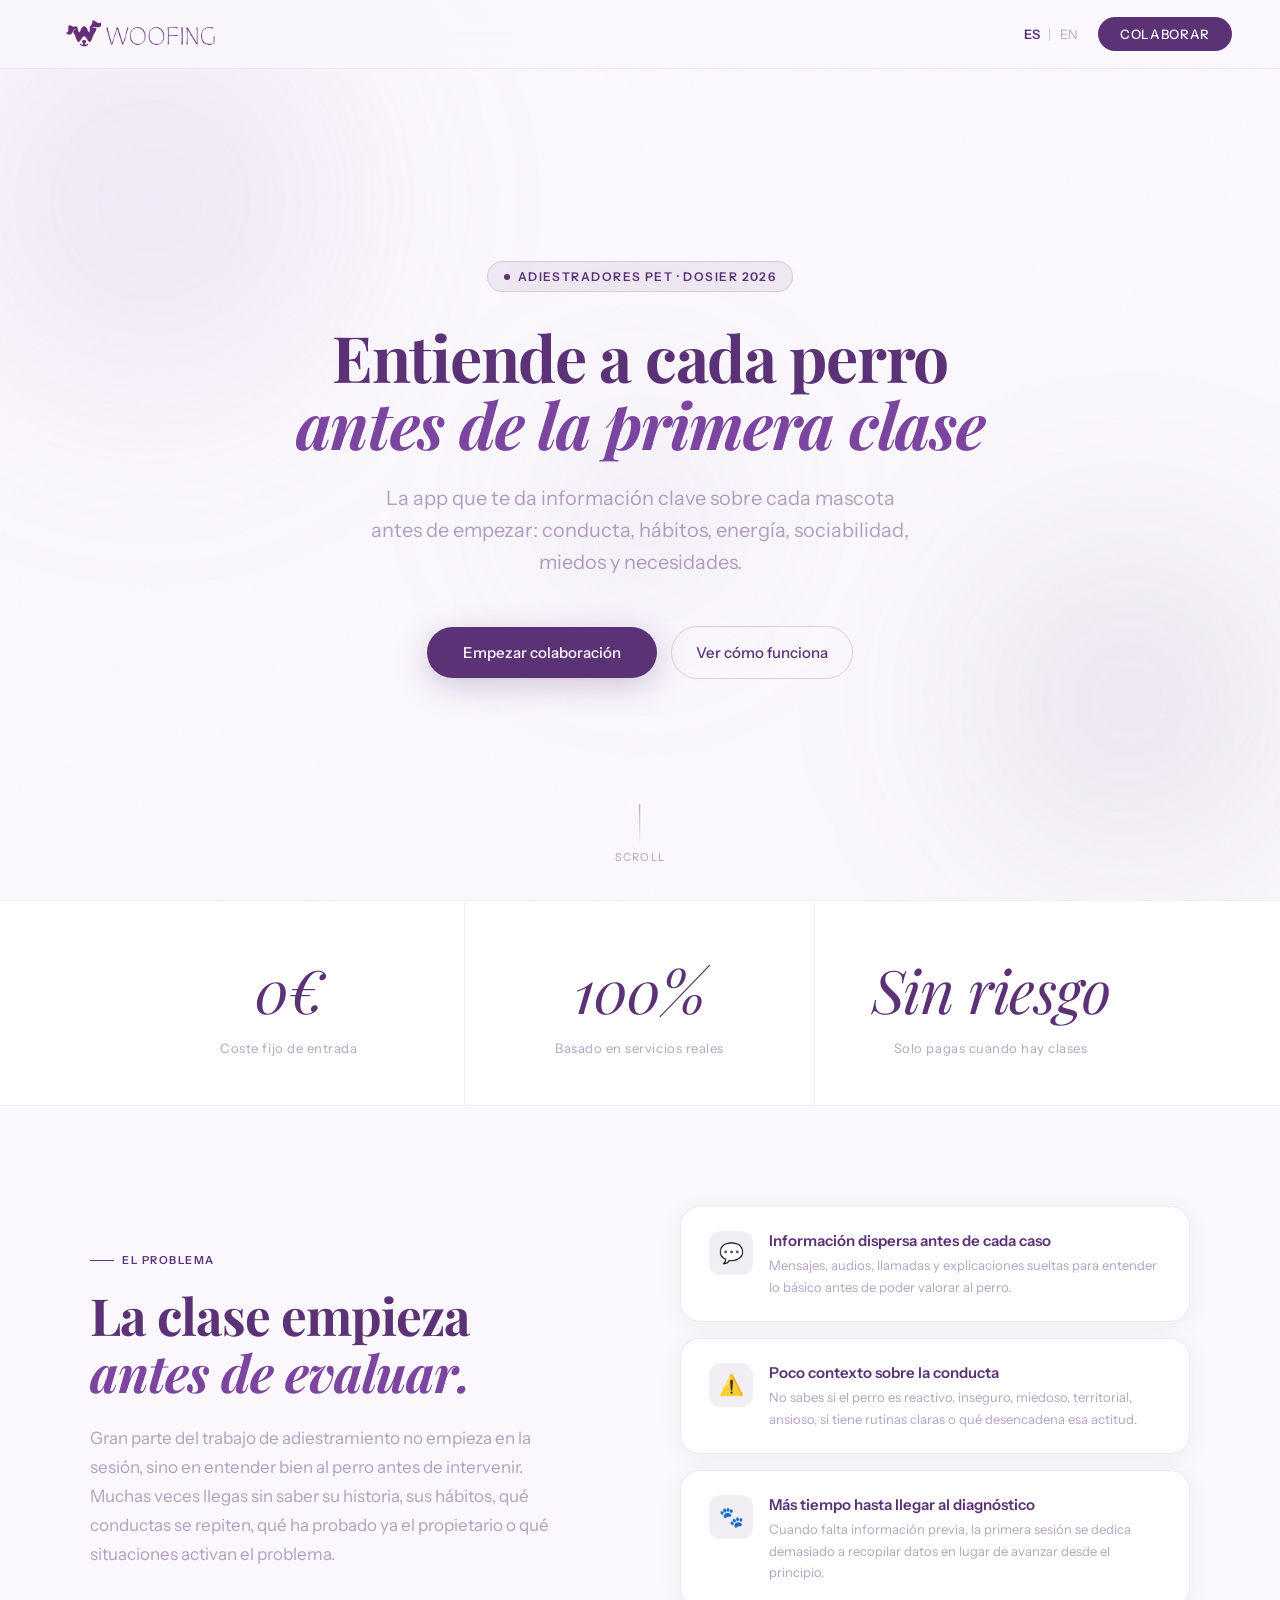
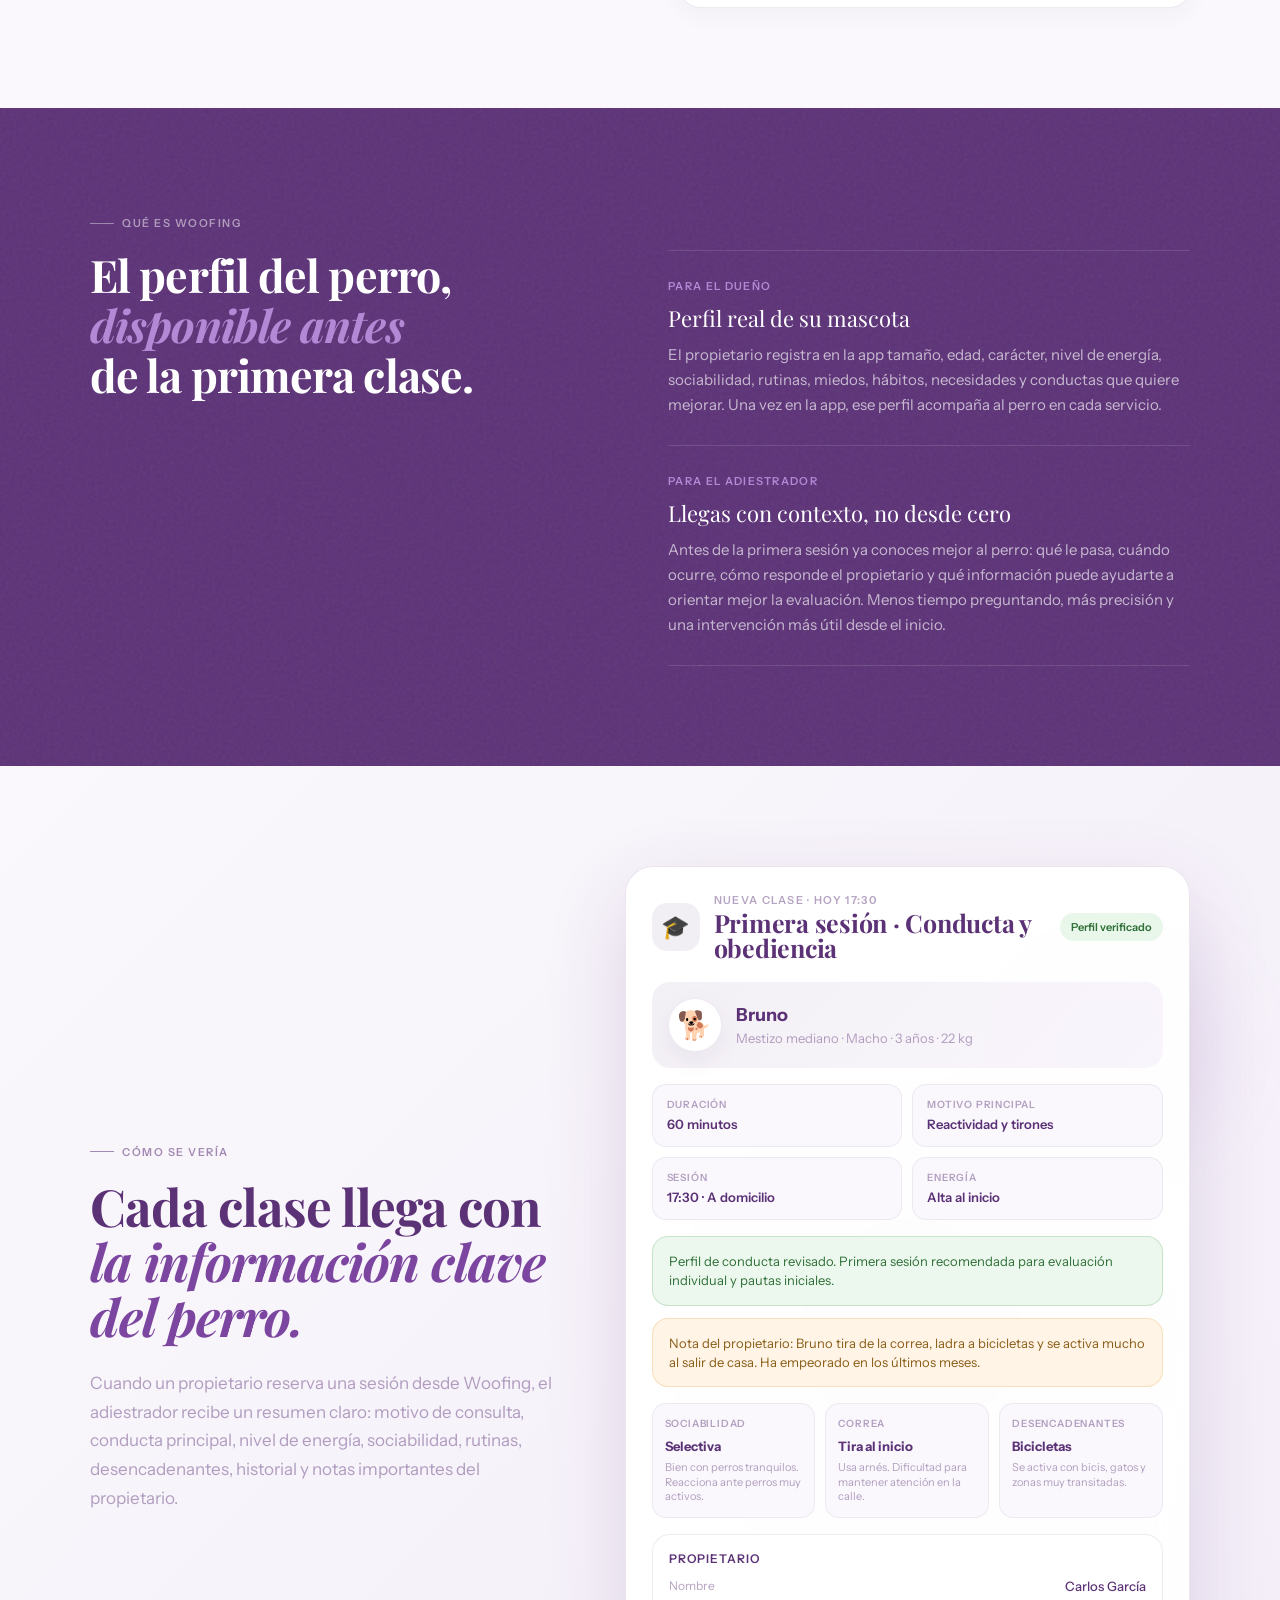
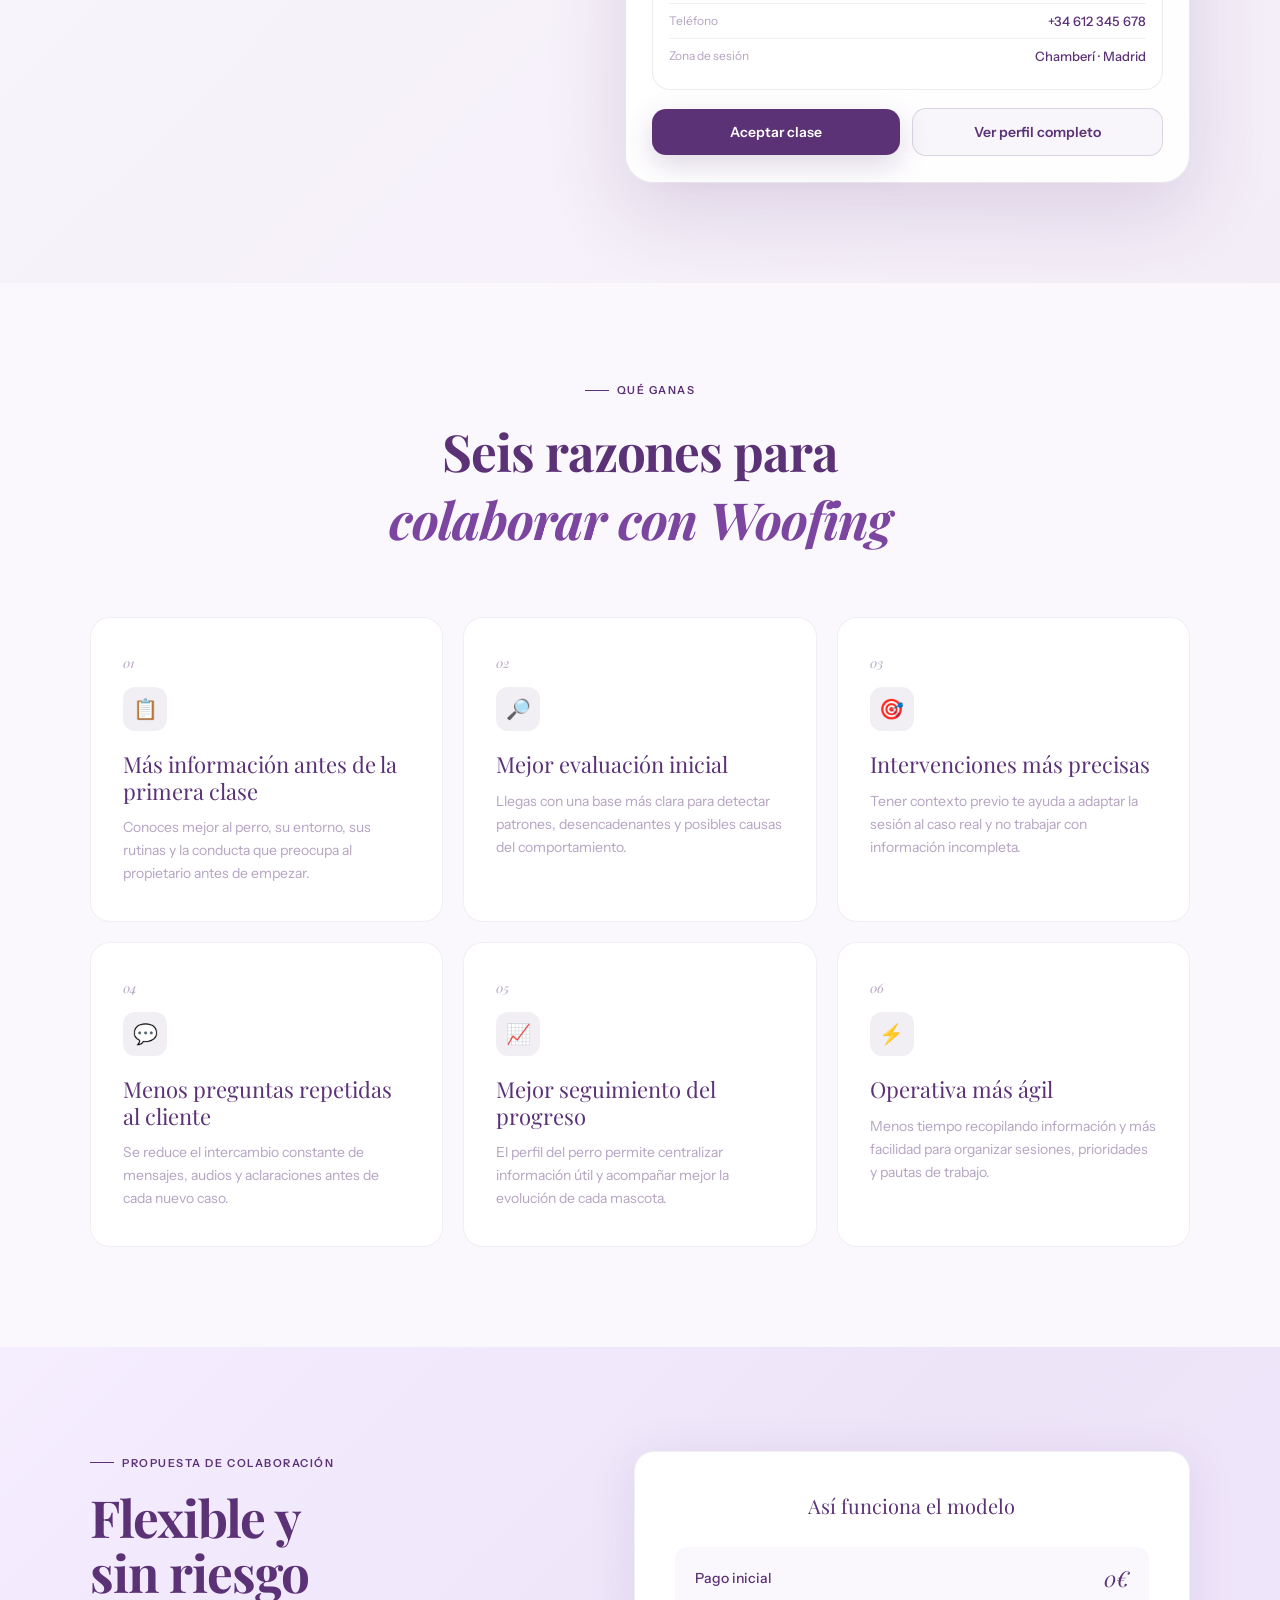
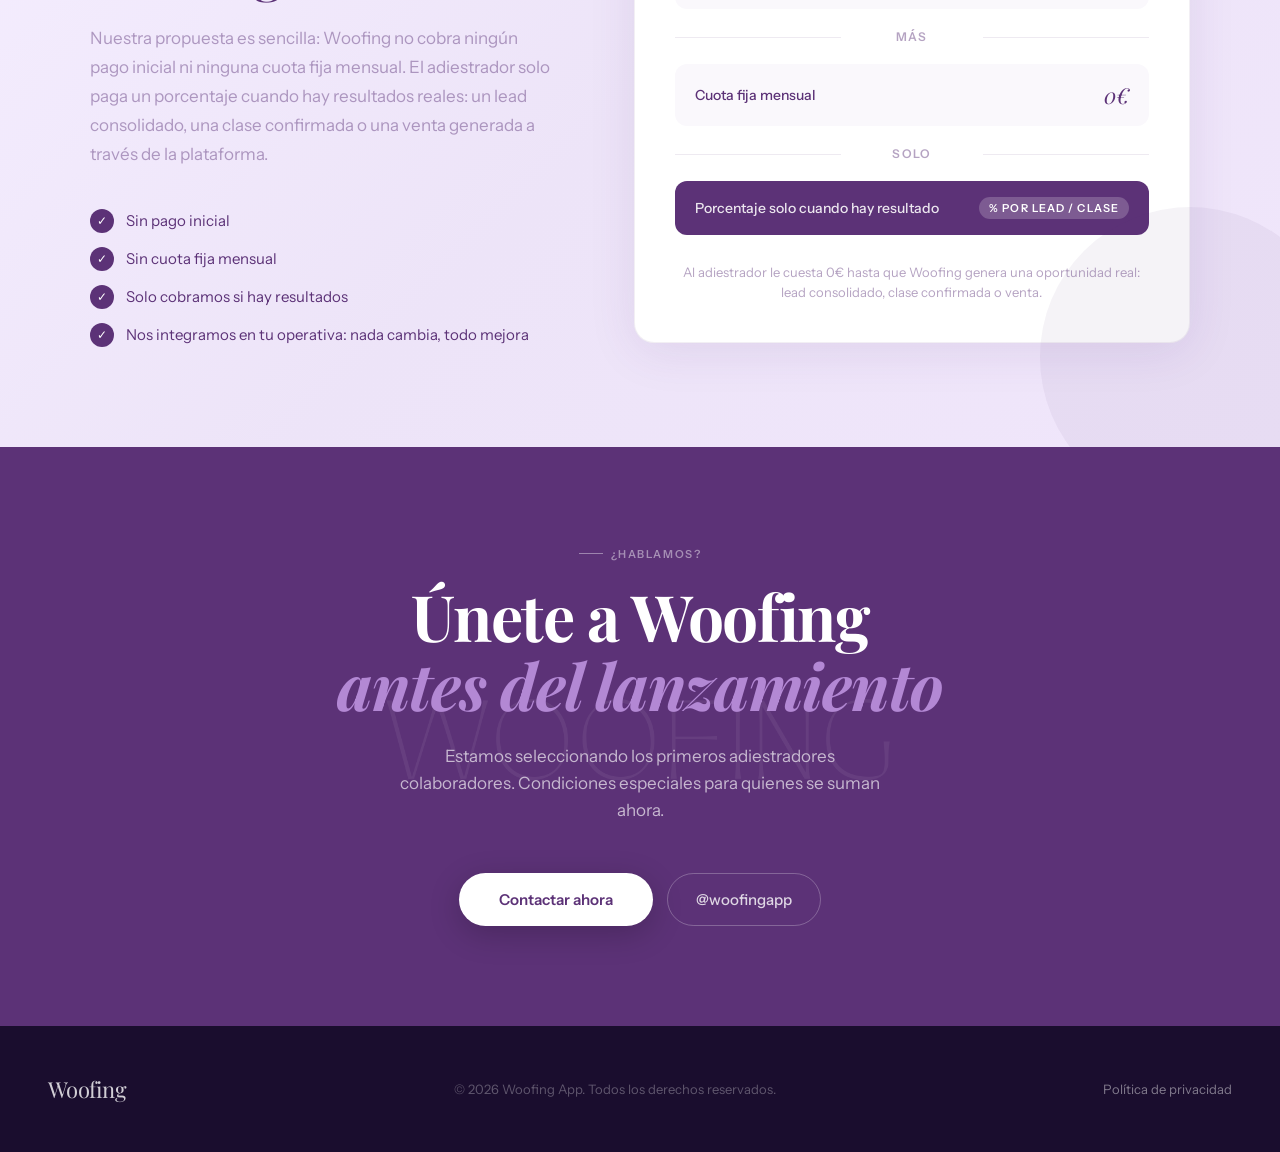
==== adiestradores.html @ 47fae060 "Create adiestradores.html" ====
<!DOCTYPE html>
<html lang="es">
<head>
<meta charset="UTF-8" />
<meta name="viewport" content="width=device-width, initial-scale=1.0" />
<title>Woofing — Adiestradores Pet</title>

<!-- Meta Pixel Code -->
<script>
!function(f,b,e,v,n,t,s)
{if(f.fbq)return;n=f.fbq=function(){n.callMethod?
n.callMethod.apply(n,arguments):n.queue.push(arguments)};
if(!f._fbq)f._fbq=n;n.push=n;n.loaded=!0;n.version='2.0';
n.queue=[];t=b.createElement(e);t.async=!0;
t.src=v;s=b.getElementsByTagName(e)[0];
s.parentNode.insertBefore(t,s)}(window, document,'script',
'https://connect.facebook.net/en_US/fbevents.js');

fbq('init', '2060550988146665');
fbq('track', 'PageView');
</script>

<noscript>
  <img height="1" width="1" style="display:none"
  src="https://www.facebook.com/tr?id=2060550988146665&ev=PageView&noscript=1" />
</noscript>
<!-- End Meta Pixel Code -->

<link rel="icon" type="image/png" href="IMAGES/favicon_circulo.png" />
<link rel="preconnect" href="https://fonts.googleapis.com" />
<link rel="preconnect" href="https://fonts.gstatic.com" crossorigin />
<link href="https://fonts.googleapis.com/css2?family=Instrument+Sans:wght@300;400;500;600;700&family=Playfair+Display:ital,wght@0,400;0,500;1,400;1,500&display=swap" rel="stylesheet" />

<style>
*, *::before, *::after { box-sizing: border-box; margin: 0; padding: 0; }

:root {
  --purple: #5c3277;
  --purple-light: #7b45a0;
  --purple-pale: #f0e8f8;
  --purple-soft: rgba(92,50,119,0.08);
  --accent: #b388d4;
  --bg: #faf8fc;
  --white: #ffffff;
  --ink: #1a0d2e;
  --muted: rgba(92,50,119,0.45);
  --serif: 'Playfair Display', Georgia, serif;
  --sans: 'Instrument Sans', sans-serif;
  --radius: 20px;
  --radius-sm: 12px;
}

html { scroll-behavior: smooth; }

body {
  font-family: var(--sans);
  background: var(--bg);
  color: var(--ink);
  -webkit-font-smoothing: antialiased;
  overflow-x: hidden;
}

body::before {
  content: '';
  position: fixed;
  inset: 0;
  background-image: url("data:image/svg+xml,%3Csvg viewBox='0 0 256 256' xmlns='http://www.w3.org/2000/svg'%3E%3Cfilter id='n'%3E%3CfeTurbulence type='fractalNoise' baseFrequency='0.9' numOctaves='4' stitchTiles='stitch'/%3E%3C/filter%3E%3Crect width='100%25' height='100%25' filter='url(%23n)' opacity='0.04'/%3E%3C/svg%3E");
  pointer-events: none;
  z-index: 0;
  opacity: 0.4;
}

/* ── NAV ── */
.nav {
  position: fixed;
  top: 0;
  left: 0;
  right: 0;
  z-index: 100;
  padding: 14px 48px;
  display: flex;
  align-items: center;
  justify-content: space-between;
  background: rgba(250,248,252,0.88);
  backdrop-filter: blur(16px);
  border-bottom: 1px solid rgba(92,50,119,0.08);
  transition: all 0.3s ease;
}

.nav__logo img {
  height: 40px;
  width: auto;
  object-fit: contain;
  display: block;
}

.nav__right {
  display: flex;
  align-items: center;
  gap: 20px;
}

.lang-switch {
  display: flex;
  align-items: center;
  gap: 8px;
  font-family: var(--sans);
  font-size: 13px;
  letter-spacing: 0.08em;
  text-transform: uppercase;
}

.lang-switch__btn {
  background: none;
  border: none;
  color: var(--purple);
  cursor: pointer;
  font: inherit;
  opacity: 0.4;
  transition: opacity 0.2s;
}

.lang-switch__btn.active {
  opacity: 1;
  font-weight: 600;
}

.lang-switch__btn:hover { opacity: 0.75; }

.lang-switch__divider {
  opacity: 0.3;
  color: var(--purple);
}

.nav__pill {
  background: var(--purple);
  color: #fff;
  font-family: var(--sans);
  font-size: 13px;
  font-weight: 500;
  letter-spacing: 0.05em;
  text-transform: uppercase;
  padding: 9px 22px;
  border-radius: 100px;
  border: none;
  cursor: pointer;
  text-decoration: none;
  transition: opacity 0.2s, transform 0.15s;
}

.nav__pill:hover {
  opacity: 0.82;
  transform: translateY(-1px);
}

/* ── HERO ── */
.hero {
  min-height: 100vh;
  display: flex;
  flex-direction: column;
  align-items: center;
  justify-content: center;
  text-align: center;
  padding: 120px 24px 80px;
  position: relative;
  overflow: hidden;
}

.hero__bg-blob {
  position: absolute;
  border-radius: 50%;
  filter: blur(80px);
  pointer-events: none;
  z-index: 0;
}

.hero__bg-blob--1 {
  width: 600px;
  height: 600px;
  background: radial-gradient(circle, rgba(180,130,210,0.18) 0%, transparent 70%);
  top: -100px;
  left: -150px;
  animation: blobFloat1 12s ease-in-out infinite;
}

.hero__bg-blob--2 {
  width: 500px;
  height: 500px;
  background: radial-gradient(circle, rgba(92,50,119,0.12) 0%, transparent 70%);
  bottom: -50px;
  right: -100px;
  animation: blobFloat2 14s ease-in-out infinite;
}

.hero__bg-blob--3 {
  width: 300px;
  height: 300px;
  background: radial-gradient(circle, rgba(179,136,212,0.15) 0%, transparent 70%);
  top: 40%;
  left: 50%;
  transform: translateX(-50%);
  animation: blobFloat3 10s ease-in-out infinite;
}

@keyframes blobFloat1 {
  0%,100% { transform: translate(0,0) scale(1); }
  50% { transform: translate(40px,30px) scale(1.05); }
}

@keyframes blobFloat2 {
  0%,100% { transform: translate(0,0) scale(1); }
  50% { transform: translate(-30px,-40px) scale(1.08); }
}

@keyframes blobFloat3 {
  0%,100% { transform: translateX(-50%) scale(1); }
  50% { transform: translateX(-50%) scale(1.12); }
}

.hero__eyebrow {
  position: relative;
  z-index: 1;
  display: inline-flex;
  align-items: center;
  gap: 8px;
  background: var(--purple-soft);
  border: 1px solid rgba(92,50,119,0.15);
  color: var(--purple);
  font-size: 12px;
  font-weight: 600;
  letter-spacing: 0.12em;
  text-transform: uppercase;
  padding: 7px 16px;
  border-radius: 100px;
  margin-bottom: 32px;
  opacity: 0;
  animation: fadeUp 0.7s 0.2s ease forwards;
}

.hero__eyebrow-dot {
  width: 6px;
  height: 6px;
  border-radius: 50%;
  background: var(--purple);
  animation: pulse 2s ease-in-out infinite;
}

@keyframes pulse {
  0%,100% { opacity: 1; transform: scale(1); }
  50% { opacity: 0.5; transform: scale(1.3); }
}

.hero__title {
  position: relative;
  z-index: 1;
  font-family: var(--serif);
  font-size: clamp(32px,5vw,68px);
  line-height: 1.04;
  color: var(--purple);
  letter-spacing: -0.02em;
  max-width: 800px;
  margin-bottom: 24px;
  opacity: 0;
  animation: fadeUp 0.8s 0.35s ease forwards;
}

.hero__title em {
  font-style: italic;
  color: var(--purple-light);
}

.hero__subtitle {
  position: relative;
  z-index: 1;
  font-size: clamp(16px,2vw,20px);
  font-weight: 300;
  color: var(--muted);
  max-width: 560px;
  line-height: 1.6;
  margin-bottom: 48px;
  opacity: 0;
  animation: fadeUp 0.8s 0.5s ease forwards;
}

.hero__cta-group {
  position: relative;
  z-index: 1;
  display: flex;
  gap: 14px;
  align-items: center;
  flex-wrap: wrap;
  justify-content: center;
  opacity: 0;
  animation: fadeUp 0.8s 0.65s ease forwards;
}

.btn-primary {
  background: var(--purple);
  color: #fff;
  font-family: var(--sans);
  font-weight: 500;
  font-size: 15px;
  padding: 16px 36px;
  border-radius: 100px;
  border: none;
  cursor: pointer;
  text-decoration: none;
  transition: opacity 0.2s, transform 0.2s, box-shadow 0.2s;
  box-shadow: 0 8px 32px rgba(92,50,119,0.25);
  display: inline-block;
}

.btn-primary:hover {
  opacity: 0.88;
  transform: translateY(-2px);
  box-shadow: 0 16px 40px rgba(92,50,119,0.3);
}

.btn-secondary {
  color: var(--purple);
  font-family: var(--sans);
  font-weight: 500;
  font-size: 15px;
  padding: 16px 24px;
  border-radius: 100px;
  border: 1.5px solid rgba(92,50,119,0.2);
  background: transparent;
  cursor: pointer;
  text-decoration: none;
  transition: border-color 0.2s, background 0.2s;
  display: inline-block;
}

.btn-secondary:hover {
  border-color: var(--purple);
  background: var(--purple-soft);
}

.hero__scroll-hint {
  position: absolute;
  bottom: 36px;
  left: 50%;
  transform: translateX(-50%);
  z-index: 1;
  display: flex;
  flex-direction: column;
  align-items: center;
  gap: 6px;
  color: var(--muted);
  font-size: 11px;
  letter-spacing: 0.1em;
  text-transform: uppercase;
  animation: fadeIn 1s 1.2s ease forwards;
  opacity: 0;
}

.hero__scroll-line {
  width: 1px;
  height: 40px;
  background: linear-gradient(to bottom,var(--accent),transparent);
  animation: scrollLine 1.8s ease-in-out infinite;
}

@keyframes scrollLine {
  0%,100% { opacity: 0.4; transform: scaleY(1); }
  50% { opacity: 1; transform: scaleY(1.2); }
}

@keyframes fadeUp {
  from { opacity: 0; transform: translateY(24px); }
  to { opacity: 1; transform: translateY(0); }
}

@keyframes fadeIn {
  from { opacity: 0; }
  to { opacity: 1; }
}

/* ── GENERAL ── */
.section {
  padding: 100px 24px;
  position: relative;
  z-index: 1;
}

.section-inner {
  max-width: 1100px;
  margin: 0 auto;
}

.section__label {
  display: inline-flex;
  align-items: center;
  gap: 8px;
  font-size: 11px;
  font-weight: 600;
  letter-spacing: 0.14em;
  text-transform: uppercase;
  color: var(--purple);
  opacity: 0.55;
  margin-bottom: 20px;
}

.section__label::before {
  content: '';
  width: 24px;
  height: 1px;
  background: currentColor;
  display: inline-block;
}

/* ── PROBLEM ── */
.problem-layout {
  display: grid;
  grid-template-columns: 1fr 1fr;
  gap: 80px;
  align-items: center;
}

.problem__heading {
  font-family: var(--serif);
  font-size: clamp(32px,4vw,54px);
  line-height: 1.1;
  color: var(--purple);
  letter-spacing: -0.02em;
  margin-bottom: 24px;
}

.problem__heading em {
  font-style: italic;
  color: var(--purple-light);
}

.problem__body {
  font-size: 17px;
  font-weight: 300;
  line-height: 1.7;
  color: var(--muted);
  max-width: 460px;
}

.problem__visual {
  position: relative;
  display: flex;
  flex-direction: column;
  gap: 16px;
}

.problem-card {
  background: var(--white);
  border: 1px solid rgba(92,50,119,0.1);
  border-radius: var(--radius);
  padding: 24px 28px;
  display: flex;
  align-items: flex-start;
  gap: 16px;
  box-shadow: 0 4px 24px rgba(92,50,119,0.06);
  transition: transform 0.3s ease, box-shadow 0.3s ease;
  opacity: 0;
  transform: translateX(30px);
}

.problem-card:hover {
  transform: translateX(4px) !important;
  box-shadow: 0 8px 32px rgba(92,50,119,0.12);
}

.problem-card.visible {
  opacity: 1;
  transform: translateX(0);
  transition: opacity 0.6s ease, transform 0.6s ease, box-shadow 0.3s ease;
}

.problem-card:nth-child(2) { transition-delay: 0.12s !important; }
.problem-card:nth-child(3) { transition-delay: 0.24s !important; }

.problem-card__icon {
  width: 44px;
  height: 44px;
  min-width: 44px;
  border-radius: 12px;
  background: var(--purple-soft);
  display: flex;
  align-items: center;
  justify-content: center;
  font-size: 20px;
}

.problem-card__text strong {
  display: block;
  font-size: 15px;
  font-weight: 600;
  color: var(--purple);
  margin-bottom: 4px;
}

.problem-card__text span {
  font-size: 13px;
  font-weight: 300;
  color: var(--muted);
  line-height: 1.5;
}

/* ── SOLUTION ── */
.solution-section {
  background: var(--purple);
  color: #fff;
  position: relative;
  overflow: hidden;
}

.solution-section::before {
  content: '';
  position: absolute;
  inset: 0;
  background: url("data:image/svg+xml,%3Csvg viewBox='0 0 256 256' xmlns='http://www.w3.org/2000/svg'%3E%3Cfilter id='n'%3E%3CfeTurbulence type='fractalNoise' baseFrequency='0.75' numOctaves='4' stitchTiles='stitch'/%3E%3C/filter%3E%3Crect width='100%25' height='100%25' filter='url(%23n)' opacity='0.07'/%3E%3C/svg%3E");
  pointer-events: none;
}

.solution-section .section__label {
  color: rgba(255,255,255,0.5);
}

.solution-section .section__label::before {
  background: rgba(255,255,255,0.4);
}

.solution__grid {
  display: grid;
  grid-template-columns: 1fr 1fr;
  gap: 56px;
  align-items: start;
}

.solution__col-title {
  font-family: var(--serif);
  font-size: clamp(28px,3.5vw,48px);
  line-height: 1.12;
  letter-spacing: -0.02em;
  color: #fff;
  margin-bottom: 40px;
}

.solution__col-title em {
  font-style: italic;
  color: var(--accent);
}

.solution-block {
  padding: 28px 0;
  border-top: 1px solid rgba(255,255,255,0.12);
}

.solution-block:last-child {
  border-bottom: 1px solid rgba(255,255,255,0.12);
}

.solution-block__eyebrow {
  font-size: 11px;
  font-weight: 600;
  letter-spacing: 0.12em;
  text-transform: uppercase;
  color: var(--accent);
  margin-bottom: 10px;
}

.solution-block__title {
  font-family: var(--serif);
  font-size: 22px;
  color: #fff;
  margin-bottom: 10px;
}

.solution-block__body {
  font-size: 15px;
  font-weight: 300;
  line-height: 1.65;
  color: rgba(255,255,255,0.65);
}

/* ── DEMO ADIESTRAMIENTO ── */
.walk-demo-section {
  background: linear-gradient(135deg, #faf8fc 0%, #f3edf8 100%);
  overflow: hidden;
}

.walk-demo-layout {
  display: grid;
  grid-template-columns: 0.9fr 1.1fr;
  gap: 72px;
  align-items: center;
}

.walk-demo-title {
  font-family: var(--serif);
  font-size: clamp(32px, 4vw, 54px);
  line-height: 1.08;
  color: var(--purple);
  letter-spacing: -0.02em;
  margin-bottom: 24px;
}

.walk-demo-title em {
  font-style: italic;
  color: var(--purple-light);
}

.walk-demo-text {
  font-size: 17px;
  font-weight: 300;
  line-height: 1.7;
  color: var(--muted);
  max-width: 480px;
}

.walk-demo-visual {
  position: relative;
  min-height: 650px;
  display: flex;
  align-items: center;
  justify-content: center;
}

.walk-demo-visual::before {
  content: '';
  position: absolute;
  width: 540px;
  height: 540px;
  border-radius: 50%;
  background: radial-gradient(circle, rgba(92,50,119,0.16) 0%, transparent 68%);
  filter: blur(20px);
  animation: demoGlow 7s ease-in-out infinite;
}

.walk-demo-visual::after {
  content: '';
  position: absolute;
  width: 300px;
  height: 300px;
  right: -70px;
  top: 30px;
  border-radius: 50%;
  background: radial-gradient(circle, rgba(179,136,212,0.18) 0%, transparent 70%);
  filter: blur(28px);
  animation: demoGlowSmall 8s ease-in-out infinite;
}

@keyframes demoGlow {
  0%, 100% { transform: scale(1); opacity: 0.65; }
  50% { transform: scale(1.08); opacity: 1; }
}

@keyframes demoGlowSmall {
  0%, 100% { transform: translate(0,0) scale(1); opacity: 0.5; }
  50% { transform: translate(-20px,18px) scale(1.1); opacity: 0.85; }
}

.walk-notification-card {
  position: relative;
  z-index: 1;
  width: 100%;
  max-width: 620px;
  background: rgba(255,255,255,0.94);
  border: 1px solid rgba(92,50,119,0.12);
  border-radius: 28px;
  padding: 26px;
  box-shadow: 0 28px 80px rgba(92,50,119,0.16);
  backdrop-filter: blur(18px);
  animation: notificationFloat 5.5s ease-in-out infinite;
}

@keyframes notificationFloat {
  0%, 100% { transform: translateY(0); }
  50% { transform: translateY(-12px); }
}

.walk-notification-top {
  display: grid;
  grid-template-columns: auto 1fr auto;
  gap: 14px;
  align-items: center;
  margin-bottom: 22px;
}

.walk-notification-icon {
  width: 48px;
  height: 48px;
  border-radius: 15px;
  background: var(--purple-soft);
  color: var(--purple);
  display: flex;
  align-items: center;
  justify-content: center;
  font-size: 23px;
}

.walk-notification-kicker {
  font-size: 11px;
  font-weight: 600;
  color: var(--muted);
  letter-spacing: 0.12em;
  text-transform: uppercase;
  margin-bottom: 3px;
}

.walk-notification-title {
  font-family: var(--serif);
  font-size: 25px;
  line-height: 1;
  color: var(--purple);
  letter-spacing: -0.01em;
}

.walk-notification-status {
  font-size: 11px;
  font-weight: 600;
  color: #2f6f38;
  background: #e8f7ea;
  padding: 7px 11px;
  border-radius: 100px;
  white-space: nowrap;
}

.walk-notification-patient {
  display: flex;
  align-items: center;
  gap: 14px;
  padding: 16px;
  border-radius: 18px;
  background: linear-gradient(135deg, rgba(92,50,119,0.07), rgba(179,136,212,0.08));
  margin-bottom: 16px;
}

.walk-avatar {
  width: 54px;
  height: 54px;
  min-width: 54px;
  border-radius: 50%;
  background: #fff;
  border: 1px solid rgba(92,50,119,0.1);
  display: flex;
  align-items: center;
  justify-content: center;
  font-size: 28px;
  box-shadow: 0 8px 24px rgba(92,50,119,0.08);
}

.walk-notification-patient strong {
  display: block;
  font-size: 18px;
  color: var(--purple);
  margin-bottom: 4px;
}

.walk-notification-patient span {
  display: block;
  font-size: 13px;
  color: var(--muted);
}

.walk-service-grid {
  display: grid;
  grid-template-columns: repeat(2, 1fr);
  gap: 10px;
  margin-bottom: 16px;
}

.walk-service-grid div {
  background: var(--bg);
  border: 1px solid rgba(92,50,119,0.08);
  border-radius: 14px;
  padding: 13px 14px;
}

.walk-service-grid span {
  display: block;
  font-size: 10px;
  font-weight: 600;
  color: var(--muted);
  letter-spacing: 0.08em;
  text-transform: uppercase;
  margin-bottom: 5px;
}

.walk-service-grid strong {
  display: block;
  font-size: 13px;
  font-weight: 600;
  color: var(--purple);
  line-height: 1.3;
}

.walk-confirmation {
  border-radius: 16px;
  background: #ecf8ed;
  border: 1px solid rgba(98,169,106,0.28);
  padding: 15px 16px;
  margin-bottom: 12px;
  color: #2f6f38;
  font-size: 13px;
  line-height: 1.45;
}

.walk-note {
  border-radius: 16px;
  background: #fff4e6;
  border: 1px solid rgba(217,154,48,0.24);
  padding: 15px 16px;
  margin-bottom: 16px;
  color: #8a5d17;
  font-size: 13px;
  line-height: 1.45;
}

.walk-alerts {
  display: grid;
  grid-template-columns: repeat(3, 1fr);
  gap: 10px;
  margin-bottom: 16px;
}

.walk-alert {
  border-radius: 14px;
  padding: 13px 12px;
  min-height: 112px;
  background: var(--bg);
  border: 1px solid rgba(92,50,119,0.08);
}

.walk-alert span {
  display: block;
  font-size: 10px;
  font-weight: 600;
  color: var(--muted);
  letter-spacing: 0.08em;
  text-transform: uppercase;
  margin-bottom: 8px;
}

.walk-alert strong {
  display: block;
  font-size: 13px;
  color: var(--purple);
  line-height: 1.25;
  margin-bottom: 5px;
}

.walk-alert small {
  display: block;
  font-size: 11px;
  color: var(--muted);
  line-height: 1.35;
}

.walk-owner-card {
  border: 1px solid rgba(92,50,119,0.1);
  border-radius: 18px;
  padding: 16px;
  background: #fff;
  margin-bottom: 18px;
}

.walk-owner-card p {
  font-size: 12px;
  font-weight: 600;
  color: var(--purple);
  letter-spacing: 0.08em;
  text-transform: uppercase;
  margin-bottom: 12px;
}

.walk-owner-row {
  display: grid;
  grid-template-columns: 1fr auto;
  gap: 12px;
  padding: 9px 0;
  border-top: 1px solid rgba(92,50,119,0.07);
}

.walk-owner-row:first-of-type {
  border-top: none;
  padding-top: 0;
}

.walk-owner-row span {
  font-size: 12px;
  color: var(--muted);
}

.walk-owner-row strong {
  font-size: 13px;
  font-weight: 500;
  color: var(--purple);
  text-align: right;
}

.walk-notification-actions {
  display: flex;
  align-items: center;
  gap: 12px;
}

.walk-notification-actions button {
  flex: 1;
  background: var(--purple);
  color: #fff;
  border: none;
  border-radius: 14px;
  padding: 14px 18px;
  font-family: var(--sans);
  font-size: 14px;
  font-weight: 600;
  cursor: pointer;
  box-shadow: 0 10px 30px rgba(92,50,119,0.2);
  transition: opacity 0.2s, transform 0.2s;
}

.walk-notification-actions button:hover {
  opacity: 0.88;
  transform: translateY(-1px);
}

.walk-notification-actions a {
  flex: 1;
  border: 1px solid rgba(92,50,119,0.18);
  color: var(--purple);
  background: rgba(92,50,119,0.04);
  border-radius: 14px;
  padding: 14px 18px;
  font-size: 14px;
  font-weight: 600;
  text-align: center;
  text-decoration: none;
  transition: background 0.2s, border-color 0.2s;
}

.walk-notification-actions a:hover {
  background: rgba(92,50,119,0.08);
  border-color: rgba(92,50,119,0.28);
}

/* ── BENEFITS ── */
.benefits-section { background: var(--bg); }

.benefits__title {
  font-family: var(--serif);
  font-size: clamp(32px,4vw,56px);
  color: var(--purple);
  text-align: center;
  margin-bottom: 64px;
  letter-spacing: -0.02em;
}

.benefits__title em {
  font-style: italic;
  color: var(--purple-light);
}

.benefits-grid {
  display: grid;
  grid-template-columns: repeat(3,1fr);
  gap: 20px;
}

.benefit-card {
  background: var(--white);
  border: 1px solid rgba(92,50,119,0.08);
  border-radius: var(--radius);
  padding: 36px 32px;
  position: relative;
  overflow: hidden;
  transition: transform 0.3s ease, box-shadow 0.3s ease, border-color 0.3s ease;
  opacity: 0;
  transform: translateY(20px);
  cursor: default;
}

.benefit-card.visible {
  opacity: 1;
  transform: translateY(0);
  transition: opacity 0.6s ease, transform 0.6s ease, box-shadow 0.3s ease, border-color 0.3s ease;
}

.benefit-card:hover {
  transform: translateY(-4px) !important;
  box-shadow: 0 16px 48px rgba(92,50,119,0.12);
  border-color: rgba(92,50,119,0.2);
}

.benefit-card__num {
  font-family: var(--serif);
  font-size: 13px;
  color: var(--muted);
  margin-bottom: 16px;
  font-style: italic;
  display: block;
}

.benefit-card__icon {
  width: 44px;
  height: 44px;
  border-radius: 12px;
  background: var(--purple-soft);
  display: flex;
  align-items: center;
  justify-content: center;
  margin-bottom: 20px;
  font-size: 20px;
}

.benefit-card__title {
  font-family: var(--serif);
  font-size: 22px;
  color: var(--purple);
  margin-bottom: 12px;
  line-height: 1.2;
}

.benefit-card__body {
  font-size: 14px;
  font-weight: 300;
  line-height: 1.65;
  color: var(--muted);
}

/* ── RISK ── */
.risk-section {
  background: linear-gradient(135deg,#f5eeff 0%,#ede4f8 50%,#f0e6fb 100%);
  position: relative;
  overflow: hidden;
}

.risk-section::after {
  content: '';
  position: absolute;
  bottom: -60px;
  right: -60px;
  width: 300px;
  height: 300px;
  border-radius: 50%;
  background: rgba(92,50,119,0.06);
  pointer-events: none;
}

.risk-layout {
  display: grid;
  grid-template-columns: 1fr 1.2fr;
  gap: 80px;
  align-items: center;
}

.risk__heading {
  font-family: var(--serif);
  font-size: clamp(32px,4vw,54px);
  line-height: 1.08;
  color: var(--purple);
  letter-spacing: -0.02em;
  margin-bottom: 24px;
}

.risk__body {
  font-size: 17px;
  font-weight: 300;
  line-height: 1.7;
  color: var(--muted);
  margin-bottom: 40px;
}

.risk__checklist {
  list-style: none;
  display: flex;
  flex-direction: column;
  gap: 14px;
}

.risk__checklist li {
  display: flex;
  align-items: center;
  gap: 12px;
  font-size: 15px;
  font-weight: 400;
  color: var(--purple);
}

.risk__check {
  width: 24px;
  height: 24px;
  min-width: 24px;
  border-radius: 50%;
  background: var(--purple);
  display: flex;
  align-items: center;
  justify-content: center;
  color: #fff;
  font-size: 12px;
}

.risk-visual {
  background: var(--white);
  border-radius: var(--radius);
  padding: 40px;
  box-shadow: 0 8px 48px rgba(92,50,119,0.1);
  border: 1px solid rgba(92,50,119,0.08);
}

.risk-visual__title {
  font-family: var(--serif);
  font-size: 20px;
  color: var(--purple);
  margin-bottom: 28px;
  text-align: center;
}

.commission-visual {
  display: flex;
  flex-direction: column;
  gap: 20px;
}

.commission-row {
  display: flex;
  align-items: center;
  justify-content: space-between;
  padding: 16px 20px;
  border-radius: var(--radius-sm);
  background: var(--bg);
}

.commission-row--highlighted {
  background: var(--purple);
  color: #fff;
}

.commission-row__label {
  font-size: 14px;
  font-weight: 500;
  color: var(--purple);
}

.commission-row--highlighted .commission-row__label {
  color: rgba(255,255,255,0.88);
}

.commission-row__value {
  font-family: var(--serif);
  font-size: 22px;
  color: var(--purple);
  font-style: italic;
}

.commission-row--highlighted .commission-row__value {
  color: #fff;
}

.commission-row__badge {
  font-size: 11px;
  font-weight: 600;
  letter-spacing: 0.1em;
  text-transform: uppercase;
  background: rgba(255,255,255,0.2);
  padding: 4px 10px;
  border-radius: 100px;
  color: #fff;
  white-space: nowrap;
}

.commission-divider {
  text-align: center;
  font-size: 12px;
  font-weight: 600;
  letter-spacing: 0.1em;
  text-transform: uppercase;
  color: var(--muted);
  position: relative;
}

.commission-divider::before,
.commission-divider::after {
  content: '';
  position: absolute;
  top: 50%;
  width: 35%;
  height: 1px;
  background: rgba(92,50,119,0.1);
}

.commission-divider::before { left: 0; }
.commission-divider::after { right: 0; }

/* ── CTA ── */
.cta-section {
  background: var(--purple);
  text-align: center;
  position: relative;
  overflow: hidden;
}

.cta-section__logo-bg {
  position: absolute;
  top: 50%;
  left: 50%;
  transform: translate(-50%,-50%);
  pointer-events: none;
  z-index: 0;
  opacity: 0.06;
  width: min(600px,80vw);
}

.cta-section__logo-bg img {
  width: 100%;
  height: auto;
  filter: brightness(0) invert(1);
}

.cta__label {
  color: rgba(255,255,255,0.45);
}

.cta__label::before {
  background: rgba(255,255,255,0.4);
}

.cta__title {
  font-family: var(--serif);
  font-size: clamp(36px,5vw,68px);
  color: #fff;
  letter-spacing: -0.02em;
  line-height: 1.08;
  margin-bottom: 24px;
  position: relative;
  z-index: 1;
}

.cta__title em {
  font-style: italic;
  color: var(--accent);
}

.cta__subtitle {
  font-size: 17px;
  font-weight: 300;
  color: rgba(255,255,255,0.65);
  max-width: 480px;
  margin: 0 auto 48px;
  line-height: 1.6;
  position: relative;
  z-index: 1;
}

.cta__btns {
  display: flex;
  gap: 14px;
  justify-content: center;
  flex-wrap: wrap;
  position: relative;
  z-index: 1;
}

.btn-white {
  background: #fff;
  color: var(--purple);
  font-family: var(--sans);
  font-weight: 600;
  font-size: 15px;
  padding: 16px 40px;
  border-radius: 100px;
  border: none;
  cursor: pointer;
  text-decoration: none;
  transition: opacity 0.2s, transform 0.2s;
  box-shadow: 0 8px 32px rgba(0,0,0,0.2);
  display: inline-block;
}

.btn-white:hover {
  opacity: 0.9;
  transform: translateY(-2px);
}

.btn-ghost {
  background: transparent;
  color: rgba(255,255,255,0.8);
  font-family: var(--sans);
  font-weight: 500;
  font-size: 15px;
  padding: 16px 28px;
  border-radius: 100px;
  border: 1.5px solid rgba(255,255,255,0.25);
  cursor: pointer;
  text-decoration: none;
  transition: border-color 0.2s, background 0.2s;
  display: inline-block;
}

.btn-ghost:hover {
  border-color: rgba(255,255,255,0.6);
  background: rgba(255,255,255,0.08);
}

/* ── STATS ── */
.stats-strip {
  border-top: 1px solid rgba(92,50,119,0.08);
  border-bottom: 1px solid rgba(92,50,119,0.08);
  background: var(--white);
  overflow: hidden;
}

.stats-inner {
  max-width: 1100px;
  margin: 0 auto;
  padding: 0 24px;
  display: grid;
  grid-template-columns: repeat(3,1fr);
}

.stat-item {
  padding: 48px 32px;
  text-align: center;
  border-right: 1px solid rgba(92,50,119,0.08);
}

.stat-item:last-child {
  border-right: none;
}

.stat-item__num {
  font-family: var(--serif);
  font-size: clamp(36px,5vw,60px);
  color: var(--purple);
  font-style: italic;
  display: block;
  margin-bottom: 8px;
  letter-spacing: -0.02em;
}

.stat-item__label {
  font-size: 13px;
  font-weight: 400;
  color: var(--muted);
  letter-spacing: 0.04em;
}

/* ── FOOTER ── */
.footer {
  background: var(--ink);
  padding: 48px;
  display: flex;
  align-items: center;
  justify-content: space-between;
  gap: 24px;
  flex-wrap: wrap;
}

.footer__brand {
  font-family: var(--serif);
  font-size: 22px;
  color: rgba(255,255,255,0.8);
  letter-spacing: -0.01em;
}

.footer__copy {
  font-size: 13px;
  color: rgba(255,255,255,0.3);
}

.footer__link {
  font-size: 13px;
  color: rgba(255,255,255,0.45);
  text-decoration: none;
  transition: color 0.2s;
}

.footer__link:hover {
  color: rgba(255,255,255,0.8);
}

/* ── REVEAL ── */
.reveal {
  opacity: 0;
  transform: translateY(28px);
  transition: opacity 0.7s ease, transform 0.7s ease;
}

.reveal.visible {
  opacity: 1;
  transform: translateY(0);
}

/* ── MODAL ── */
.modal-overlay {
  position: fixed;
  inset: 0;
  background: rgba(26,13,46,0.55);
  backdrop-filter: blur(6px);
  z-index: 200;
  display: flex;
  align-items: center;
  justify-content: center;
  padding: 24px;
  opacity: 0;
  pointer-events: none;
  transition: opacity 0.3s ease;
}

.modal-overlay.active {
  opacity: 1;
  pointer-events: all;
}

.modal {
  background: var(--white);
  border-radius: 24px;
  padding: 48px 44px 44px;
  width: 100%;
  max-width: 580px;
  max-height: 90vh;
  overflow-y: auto;
  position: relative;
  transform: translateY(24px) scale(0.97);
  transition: transform 0.35s cubic-bezier(0.34,1.56,0.64,1);
  box-shadow: 0 32px 80px rgba(26,13,46,0.2);
}

.modal-overlay.active .modal {
  transform: translateY(0) scale(1);
}

.modal__close {
  position: absolute;
  top: 18px;
  right: 22px;
  background: none;
  border: none;
  font-size: 26px;
  color: var(--purple);
  cursor: pointer;
  opacity: 0.35;
  line-height: 1;
  transition: opacity 0.2s;
}

.modal__close:hover {
  opacity: 0.9;
}

.modal__title {
  font-family: var(--serif);
  font-size: 30px;
  color: var(--purple);
  margin-bottom: 8px;
  letter-spacing: -0.01em;
}

.modal__subtitle {
  font-size: 15px;
  font-weight: 300;
  color: var(--muted);
  line-height: 1.5;
  margin-bottom: 32px;
}

.form__grid {
  display: grid;
  grid-template-columns: 1fr 1fr;
  gap: 14px;
  margin-bottom: 14px;
}

.form__group {
  display: flex;
  flex-direction: column;
  gap: 6px;
}

.form__group--full {
  grid-column: 1/-1;
}

.form__label {
  font-size: 11px;
  font-weight: 600;
  letter-spacing: 0.1em;
  text-transform: uppercase;
  color: var(--purple);
  opacity: 0.6;
}

.form__input,
.form__select,
.form__textarea {
  font-family: var(--sans);
  font-size: 15px;
  color: var(--purple);
  background: var(--bg);
  border: 1.5px solid rgba(92,50,119,0.15);
  border-radius: 10px;
  padding: 13px 16px;
  outline: none;
  transition: border-color 0.2s, box-shadow 0.2s;
  width: 100%;
  appearance: none;
  -webkit-appearance: none;
}

.form__input::placeholder,
.form__textarea::placeholder {
  color: rgba(92,50,119,0.3);
}

.form__input:focus,
.form__select:focus,
.form__textarea:focus {
  border-color: var(--purple);
  box-shadow: 0 0 0 3px rgba(92,50,119,0.08);
}

.form__select {
  cursor: pointer;
  background-image: url("data:image/svg+xml,%3Csvg xmlns='http://www.w3.org/2000/svg' width='12' height='8' viewBox='0 0 12 8'%3E%3Cpath d='M1 1l5 5 5-5' stroke='%235c3277' stroke-width='1.5' fill='none' stroke-linecap='round'/%3E%3C/svg%3E");
  background-repeat: no-repeat;
  background-position: right 16px center;
  background-color: var(--bg);
  padding-right: 40px;
}

.form__textarea {
  resize: vertical;
  min-height: 120px;
  line-height: 1.5;
}

.form__privacy {
  display: flex;
  align-items: flex-start;
  gap: 10px;
  margin: 16px 0;
  cursor: pointer;
}

.form__privacy input[type="checkbox"] {
  appearance: none;
  -webkit-appearance: none;
  width: 18px;
  height: 18px;
  min-width: 18px;
  border: 1.5px solid rgba(92,50,119,0.3);
  border-radius: 5px;
  background: #fff;
  cursor: pointer;
  margin-top: 1px;
  transition: border-color 0.2s, background 0.2s;
  position: relative;
}

.form__privacy input[type="checkbox"]:checked {
  background: var(--purple);
  border-color: var(--purple);
}

.form__privacy input[type="checkbox"]:checked::after {
  content: '';
  position: absolute;
  left: 4px;
  top: 1px;
  width: 6px;
  height: 10px;
  border: 2px solid #fff;
  border-top: none;
  border-left: none;
  transform: rotate(45deg);
}

.form__privacy-text {
  font-size: 13px;
  color: var(--purple);
  opacity: 0.75;
  line-height: 1.5;
}

.form__privacy-text a {
  text-decoration: underline;
  color: inherit;
}

.form__submit {
  width: 100%;
  background: var(--purple);
  color: #fff;
  font-family: var(--sans);
  font-weight: 500;
  font-size: 15px;
  padding: 16px;
  border-radius: 12px;
  border: none;
  cursor: pointer;
  letter-spacing: 0.02em;
  transition: opacity 0.2s, transform 0.15s;
  margin-top: 4px;
}

.form__submit:hover {
  opacity: 0.85;
  transform: translateY(-1px);
}

.form__submit:disabled {
  opacity: 0.6;
  cursor: not-allowed;
  transform: none;
}

.form__message {
  font-size: 13px;
  font-weight: 500;
  min-height: 20px;
  margin-top: 8px;
  text-align: center;
}

/* ── RESPONSIVE ── */
@media(max-width:900px) {
  .nav { padding: 14px 24px; }

  .problem-layout,
  .solution__grid,
  .risk-layout,
  .walk-demo-layout {
    grid-template-columns: 1fr;
    gap: 48px;
  }

  .walk-demo-visual {
    min-height: auto;
  }

  .benefits-grid {
    grid-template-columns: 1fr 1fr;
  }

  .stats-inner {
    grid-template-columns: 1fr;
  }

  .stat-item {
    border-right: none;
    border-bottom: 1px solid rgba(92,50,119,0.08);
    padding: 32px;
  }

  .stat-item:last-child {
    border-bottom: none;
  }

  .footer {
    padding: 32px 24px;
    flex-direction: column;
    align-items: flex-start;
  }

  .modal {
    padding: 36px 28px 32px;
  }

  .form__grid {
    grid-template-columns: 1fr;
  }

  .form__group--full {
    grid-column: 1;
  }
}

@media(max-width:580px) {
  .benefits-grid {
    grid-template-columns: 1fr;
  }

  .hero__cta-group {
    flex-direction: column;
    width: 100%;
  }

  .btn-primary,
  .btn-secondary {
    width: 100%;
    text-align: center;
  }

  .cta__btns {
    flex-direction: column;
    align-items: center;
  }

  .btn-white,
  .btn-ghost {
    width: 100%;
    max-width: 320px;
    text-align: center;
  }

  .nav__logo img {
    height: 32px;
  }

  .nav__right {
    gap: 12px;
  }

  .nav__pill {
    padding: 8px 14px;
    font-size: 12px;
  }

  .walk-demo-section {
    padding-top: 80px;
    padding-bottom: 80px;
  }

  .walk-notification-card {
    padding: 20px;
    border-radius: 24px;
  }

  .walk-notification-top {
    grid-template-columns: auto 1fr;
  }

  .walk-notification-status {
    grid-column: 1 / -1;
    width: fit-content;
  }

  .walk-service-grid,
  .walk-alerts {
    grid-template-columns: 1fr;
  }

  .walk-owner-row {
    grid-template-columns: 1fr;
    gap: 4px;
  }

  .walk-owner-row strong {
    text-align: left;
  }

  .walk-notification-actions {
    flex-direction: column;
  }

  .walk-notification-actions button,
  .walk-notification-actions a {
    width: 100%;
  }

  .commission-row {
    flex-direction: column;
    align-items: flex-start;
    gap: 8px;
  }
}
</style>
</head>

<body>

<nav class="nav" id="mainNav">
  <a href="index.html" class="nav__logo">
    <img src="IMAGES/LOGO_HORIZONTAL_PNG.png" alt="Woofing" />
  </a>

  <div class="nav__right">
    <div class="lang-switch" aria-label="Selector de idioma">
      <button class="lang-switch__btn active" id="langEs" type="button">ES</button>
      <span class="lang-switch__divider">|</span>
      <button class="lang-switch__btn" id="langEn" type="button">EN</button>
    </div>
    <button class="nav__pill" id="openContactModal" data-i18n="nav_contact">Colaborar</button>
  </div>
</nav>

<section class="hero">
  <div class="hero__bg-blob hero__bg-blob--1"></div>
  <div class="hero__bg-blob hero__bg-blob--2"></div>
  <div class="hero__bg-blob hero__bg-blob--3"></div>

  <div class="hero__eyebrow">
    <span class="hero__eyebrow-dot"></span>
    <span data-i18n="hero_eyebrow">Adiestradores Pet · Dosier 2026</span>
  </div>

  <h1 class="hero__title" data-i18n="hero_title">
    Entiende a cada perro<br />
    <em>antes de la primera clase</em>
  </h1>

  <p class="hero__subtitle" data-i18n="hero_subtitle">
    La app que te da información clave sobre cada mascota antes de empezar: conducta, hábitos, energía, sociabilidad, miedos y necesidades.
  </p>

  <div class="hero__cta-group">
    <button class="btn-primary" id="heroOpenContact" data-i18n="hero_cta_primary">Empezar colaboración</button>
    <a href="#demo-paseo" class="btn-secondary" data-i18n="hero_cta_secondary">Ver cómo funciona</a>
  </div>

  <div class="hero__scroll-hint">
    <div class="hero__scroll-line"></div>
    <span>scroll</span>
  </div>
</section>

<div class="stats-strip">
  <div class="stats-inner">
    <div class="stat-item reveal">
      <span class="stat-item__num">0€</span>
      <span class="stat-item__label" data-i18n="stat1">Coste fijo de entrada</span>
    </div>

    <div class="stat-item reveal" style="transition-delay:0.1s">
      <span class="stat-item__num">100%</span>
      <span class="stat-item__label" data-i18n="stat2">Basado en servicios reales</span>
    </div>

    <div class="stat-item reveal" style="transition-delay:0.2s">
      <span class="stat-item__num" data-i18n="stat3_num">Sin riesgo</span>
      <span class="stat-item__label" data-i18n="stat3">Solo pagas cuando hay clases</span>
    </div>
  </div>
</div>

<section class="section" id="problema">
  <div class="section-inner">
    <div class="problem-layout">
      <div>
        <div class="section__label reveal" data-i18n="problem_label">El problema</div>

        <h2 class="problem__heading reveal" style="transition-delay:0.1s" data-i18n="problem_heading">
          La clase empieza<br />
          <em>antes de evaluar.</em>
        </h2>

        <p class="problem__body reveal" style="transition-delay:0.2s" data-i18n="problem_body">
          Gran parte del trabajo de adiestramiento no empieza en la sesión, sino en entender bien al perro antes de intervenir. Muchas veces llegas sin saber su historia, sus hábitos, qué conductas se repiten, qué ha probado ya el propietario o qué situaciones activan el problema.
        </p>
      </div>

      <div class="problem__visual">
        <div class="problem-card">
          <div class="problem-card__icon">💬</div>
          <div class="problem-card__text">
            <strong data-i18n="prob1_title">Información dispersa antes de cada caso</strong>
            <span data-i18n="prob1_body">Mensajes, audios, llamadas y explicaciones sueltas para entender lo básico antes de poder valorar al perro.</span>
          </div>
        </div>

        <div class="problem-card">
          <div class="problem-card__icon">⚠️</div>
          <div class="problem-card__text">
            <strong data-i18n="prob2_title">Poco contexto sobre la conducta</strong>
            <span data-i18n="prob2_body">No sabes si el perro es reactivo, inseguro, miedoso, territorial, ansioso, si tiene rutinas claras o qué desencadena esa actitud.</span>
          </div>
        </div>

        <div class="problem-card">
          <div class="problem-card__icon">🐾</div>
          <div class="problem-card__text">
            <strong data-i18n="prob3_title">Más tiempo hasta llegar al diagnóstico</strong>
            <span data-i18n="prob3_body">Cuando falta información previa, la primera sesión se dedica demasiado a recopilar datos en lugar de avanzar desde el principio.</span>
          </div>
        </div>
      </div>
    </div>
  </div>
</section>

<section class="section solution-section">
  <div class="section-inner">
    <div class="section__label reveal" data-i18n="solution_label">Qué es Woofing</div>

    <div class="solution__grid">
      <div>
        <h2 class="solution__col-title reveal" data-i18n="solution_title">
          El perfil del perro,<br />
          <em>disponible antes</em><br />
          de la primera clase.
        </h2>
      </div>

      <div>
        <div class="solution-block reveal">
          <div class="solution-block__eyebrow" data-i18n="sol_block1_eyebrow">Para el dueño</div>
          <div class="solution-block__title" data-i18n="sol_block1_title">Perfil real de su mascota</div>
          <p class="solution-block__body" data-i18n="sol_block1_body">
            El propietario registra en la app tamaño, edad, carácter, nivel de energía, sociabilidad, rutinas, miedos, hábitos, necesidades y conductas que quiere mejorar. Una vez en la app, ese perfil acompaña al perro en cada servicio.
          </p>
        </div>

        <div class="solution-block reveal" style="transition-delay:0.15s">
          <div class="solution-block__eyebrow" data-i18n="sol_block2_eyebrow">Para el adiestrador</div>
          <div class="solution-block__title" data-i18n="sol_block2_title">Llegas con contexto, no desde cero</div>
          <p class="solution-block__body" data-i18n="sol_block2_body">
            Antes de la primera sesión ya conoces mejor al perro: qué le pasa, cuándo ocurre, cómo responde el propietario y qué información puede ayudarte a orientar mejor la evaluación. Menos tiempo preguntando, más precisión y una intervención más útil desde el inicio.
          </p>
        </div>
      </div>
    </div>
  </div>
</section>

<section class="section walk-demo-section" id="demo-paseo">
  <div class="section-inner">
    <div class="walk-demo-layout">

      <div class="walk-demo-copy reveal">
        <div class="section__label" data-i18n="demo_label">Cómo se vería</div>

        <h2 class="walk-demo-title" data-i18n="demo_title">
          Cada clase llega con<br />
          <em>la información clave del perro.</em>
        </h2>

        <p class="walk-demo-text" data-i18n="demo_text">
          Cuando un propietario reserva una sesión desde Woofing, el adiestrador recibe un resumen claro: motivo de consulta, conducta principal, nivel de energía, sociabilidad, rutinas, desencadenantes, historial y notas importantes del propietario.
        </p>
      </div>

      <div class="walk-demo-visual reveal" style="transition-delay:0.15s">
        <div class="walk-notification-card">

          <div class="walk-notification-top">
            <div class="walk-notification-icon">🎓</div>

            <div>
              <p class="walk-notification-kicker" data-i18n="demo_popup_kicker">Nueva clase · Hoy 17:30</p>
              <h3 class="walk-notification-title" data-i18n="demo_popup_title">Primera sesión · Conducta y obediencia</h3>
            </div>

            <span class="walk-notification-status" data-i18n="demo_popup_status">Perfil verificado</span>
          </div>

          <div class="walk-notification-patient">
            <div class="walk-avatar">🐕</div>
            <div>
              <strong>Bruno</strong>
              <span data-i18n="demo_popup_pet">Mestizo mediano · Macho · 3 años · 22 kg</span>
            </div>
          </div>

          <div class="walk-service-grid">
            <div>
              <span data-i18n="demo_duration_label">Duración</span>
              <strong data-i18n="demo_duration_value">60 minutos</strong>
            </div>
            <div>
              <span data-i18n="demo_type_label">Motivo principal</span>
              <strong data-i18n="demo_type_value">Reactividad y tirones</strong>
            </div>
            <div>
              <span data-i18n="demo_pickup_label">Sesión</span>
              <strong>17:30 · A domicilio</strong>
            </div>
            <div>
              <span data-i18n="demo_energy_label">Energía</span>
              <strong data-i18n="demo_energy_value">Alta al inicio</strong>
            </div>
          </div>

          <div class="walk-confirmation" data-i18n="demo_safety_ok">
            Perfil de conducta revisado. Primera sesión recomendada para evaluación individual y pautas iniciales.
          </div>

          <div class="walk-note" data-i18n="demo_owner_note">
            Nota del propietario: Bruno tira de la correa, ladra a bicicletas y se activa mucho al salir de casa. Ha empeorado en los últimos meses.
          </div>

          <div class="walk-alerts">
            <div class="walk-alert">
              <span data-i18n="demo_social_label">Sociabilidad</span>
              <strong data-i18n="demo_social_value">Selectiva</strong>
              <small data-i18n="demo_social_text">Bien con perros tranquilos. Reacciona ante perros muy activos.</small>
            </div>

            <div class="walk-alert">
              <span data-i18n="demo_leash_label">Correa</span>
              <strong data-i18n="demo_leash_value">Tira al inicio</strong>
              <small data-i18n="demo_leash_text">Usa arnés. Dificultad para mantener atención en la calle.</small>
            </div>

            <div class="walk-alert">
              <span data-i18n="demo_escape_label">Desencadenantes</span>
              <strong data-i18n="demo_escape_value">Bicicletas</strong>
              <small data-i18n="demo_escape_text">Se activa con bicis, gatos y zonas muy transitadas.</small>
            </div>
          </div>

          <div class="walk-owner-card">
            <p data-i18n="demo_owner_title">Propietario</p>

            <div class="walk-owner-row">
              <span data-i18n="demo_owner_name_label">Nombre</span>
              <strong>Carlos García</strong>
            </div>

            <div class="walk-owner-row">
              <span data-i18n="demo_owner_phone_label">Teléfono</span>
              <strong>+34 612 345 678</strong>
            </div>

            <div class="walk-owner-row">
              <span data-i18n="demo_owner_address_label">Zona de sesión</span>
              <strong>Chamberí · Madrid</strong>
            </div>
          </div>

          <div class="walk-notification-actions">
            <button type="button" data-i18n="demo_confirm">Aceptar clase</button>
            <a href="#contactar" data-i18n="demo_more">Ver perfil completo</a>
          </div>

        </div>
      </div>

    </div>
  </div>
</section>

<section class="section benefits-section" id="beneficios">
  <div class="section-inner">
    <div class="section__label reveal" style="justify-content:center;display:flex;" data-i18n="benefits_label">Qué ganas</div>

    <h2 class="benefits__title reveal" data-i18n="benefits_title">
      Seis razones para<br />
      <em>colaborar con Woofing</em>
    </h2>

    <div class="benefits-grid">
      <div class="benefit-card">
        <span class="benefit-card__num">01</span>
        <div class="benefit-card__icon">📋</div>
        <div class="benefit-card__title" data-i18n="ben1_title">Más información antes de la primera clase</div>
        <p class="benefit-card__body" data-i18n="ben1_body">Conoces mejor al perro, su entorno, sus rutinas y la conducta que preocupa al propietario antes de empezar.</p>
      </div>

      <div class="benefit-card">
        <span class="benefit-card__num">02</span>
        <div class="benefit-card__icon">🔎</div>
        <div class="benefit-card__title" data-i18n="ben2_title">Mejor evaluación inicial</div>
        <p class="benefit-card__body" data-i18n="ben2_body">Llegas con una base más clara para detectar patrones, desencadenantes y posibles causas del comportamiento.</p>
      </div>

      <div class="benefit-card">
        <span class="benefit-card__num">03</span>
        <div class="benefit-card__icon">🎯</div>
        <div class="benefit-card__title" data-i18n="ben3_title">Intervenciones más precisas</div>
        <p class="benefit-card__body" data-i18n="ben3_body">Tener contexto previo te ayuda a adaptar la sesión al caso real y no trabajar con información incompleta.</p>
      </div>

      <div class="benefit-card">
        <span class="benefit-card__num">04</span>
        <div class="benefit-card__icon">💬</div>
        <div class="benefit-card__title" data-i18n="ben4_title">Menos preguntas repetidas al cliente</div>
        <p class="benefit-card__body" data-i18n="ben4_body">Se reduce el intercambio constante de mensajes, audios y aclaraciones antes de cada nuevo caso.</p>
      </div>

      <div class="benefit-card">
        <span class="benefit-card__num">05</span>
        <div class="benefit-card__icon">📈</div>
        <div class="benefit-card__title" data-i18n="ben5_title">Mejor seguimiento del progreso</div>
        <p class="benefit-card__body" data-i18n="ben5_body">El perfil del perro permite centralizar información útil y acompañar mejor la evolución de cada mascota.</p>
      </div>

      <div class="benefit-card">
        <span class="benefit-card__num">06</span>
        <div class="benefit-card__icon">⚡</div>
        <div class="benefit-card__title" data-i18n="ben6_title">Operativa más ágil</div>
        <p class="benefit-card__body" data-i18n="ben6_body">Menos tiempo recopilando información y más facilidad para organizar sesiones, prioridades y pautas de trabajo.</p>
      </div>
    </div>
  </div>
</section>

<section class="section risk-section" id="modelo">
  <div class="section-inner">
    <div class="risk-layout">
      <div>
        <div class="section__label reveal" data-i18n="risk_label">Propuesta de colaboración</div>

        <h2 class="risk__heading reveal" style="transition-delay:0.1s" data-i18n="risk_heading">
          Flexible y<br />sin riesgo
        </h2>

        <p class="risk__body reveal" style="transition-delay:0.2s" data-i18n="risk_body">
          Nuestra propuesta es sencilla: Woofing no cobra ningún pago inicial ni ninguna cuota fija mensual. El adiestrador solo paga un porcentaje cuando hay resultados reales: un lead consolidado, una clase confirmada o una venta generada a través de la plataforma.
        </p>

        <ul class="risk__checklist reveal" style="transition-delay:0.3s">
          <li><span class="risk__check">✓</span><span data-i18n="risk_check1">Sin pago inicial</span></li>
          <li><span class="risk__check">✓</span><span data-i18n="risk_check2">Sin cuota fija mensual</span></li>
          <li><span class="risk__check">✓</span><span data-i18n="risk_check3">Solo cobramos si hay resultados</span></li>
          <li><span class="risk__check">✓</span><span data-i18n="risk_check4">Nos integramos en tu operativa: nada cambia, todo mejora</span></li>
        </ul>
      </div>

      <div class="risk-visual reveal" style="transition-delay:0.2s">
        <div class="risk-visual__title" data-i18n="risk_visual_title">Así funciona el modelo</div>

        <div class="commission-visual">
          <div class="commission-row">
            <span class="commission-row__label" data-i18n="comm1">Pago inicial</span>
            <span class="commission-row__value">0€</span>
          </div>

          <div class="commission-divider" data-i18n="comm_plus">más</div>

          <div class="commission-row">
            <span class="commission-row__label" data-i18n="comm2">Cuota fija mensual</span>
            <span class="commission-row__value">0€</span>
          </div>

          <div class="commission-divider" data-i18n="comm_only">solo</div>

          <div class="commission-row commission-row--highlighted">
            <span class="commission-row__label" data-i18n="comm3">Porcentaje solo cuando hay resultado</span>
            <span class="commission-row__badge" data-i18n="comm3_badge">% por lead / clase</span>
          </div>

          <p style="font-size:13px;color:var(--muted);text-align:center;margin-top:8px;font-weight:400;line-height:1.5;" data-i18n="comm_note">
            Al adiestrador le cuesta 0€ hasta que Woofing genera una oportunidad real: lead consolidado, clase confirmada o venta.
          </p>
        </div>
      </div>
    </div>
  </div>
</section>

<section class="section cta-section" id="contactar">
  <div class="cta-section__logo-bg">
    <img src="IMAGES/LOGO_.png" alt="" aria-hidden="true" />
  </div>

  <div class="section-inner">
    <div class="section__label cta__label reveal" style="justify-content:center;display:flex;" data-i18n="cta_label">¿Hablamos?</div>

    <h2 class="cta__title reveal" style="transition-delay:0.1s" data-i18n="cta_title">
      Únete a Woofing<br />
      <em>antes del lanzamiento</em>
    </h2>

    <p class="cta__subtitle reveal" style="transition-delay:0.2s" data-i18n="cta_subtitle">
      Estamos seleccionando los primeros adiestradores colaboradores. Condiciones especiales para quienes se suman ahora.
    </p>

    <div class="cta__btns reveal" style="transition-delay:0.3s">
      <button class="btn-white" id="ctaOpenContact" data-i18n="cta_btn_primary">Contactar ahora</button>
      <a href="https://www.instagram.com/woofingapp/" target="_blank" rel="noopener" class="btn-ghost">@woofingapp</a>
    </div>
  </div>
</section>

<footer class="footer">
  <div class="footer__brand">Woofing</div>
  <p class="footer__copy" data-i18n="footer_copy">© 2026 Woofing App. Todos los derechos reservados.</p>
  <a href="politica-privacidad.html" class="footer__link" data-i18n="footer_privacy">Política de privacidad</a>
</footer>

<div class="modal-overlay" id="contactModal">
  <div class="modal">
    <button class="modal__close" id="closeModal" type="button">&times;</button>

    <h2 class="modal__title" data-i18n="modal_title">Hablemos</h2>

    <p class="modal__subtitle" data-i18n="modal_subtitle">
      Cuéntanos sobre tu actividad como adiestrador y nos ponemos en contacto contigo pronto.
    </p>

    <form id="contactForm">
      <div class="form__grid">
        <div class="form__group">
          <label class="form__label" for="nombre" data-i18n="form_name">Nombre</label>
          <input class="form__input" type="text" id="nombre" name="nombre" />
        </div>

        <div class="form__group">
          <label class="form__label" for="apellido" data-i18n="form_surname">Apellido</label>
          <input class="form__input" type="text" id="apellido" name="apellido" />
        </div>

        <div class="form__group">
          <label class="form__label" for="email" data-i18n="form_email">Email</label>
          <input class="form__input" type="email" id="email" name="email" />
        </div>

        <div class="form__group">
          <label class="form__label" for="telefono" data-i18n="form_phone">Teléfono</label>
          <input class="form__input" type="tel" id="telefono" name="telefono" />
        </div>

        <div class="form__group form__group--full">
          <label class="form__label" for="asunto" data-i18n="form_subject">Asunto</label>
          <select class="form__select" id="asunto" name="asunto">
            <option value="" disabled selected data-i18n="subject_placeholder">Selecciona un asunto</option>
            <option value="Colaboración adiestrador" data-i18n="subject_collabs">Colaboración adiestrador</option>
            <option value="Información general" data-i18n="subject_general">Información general</option>
            <option value="Prensa y medios" data-i18n="subject_press">Prensa y medios</option>
            <option value="Otro" data-i18n="subject_other">Otro</option>
          </select>
        </div>

        <div class="form__group form__group--full">
          <label class="form__label" for="mensaje" data-i18n="form_message">Mensaje</label>
          <textarea class="form__textarea" id="mensaje" name="mensaje"></textarea>
        </div>
      </div>

      <label class="form__privacy">
        <input type="checkbox" id="privacyCheck" name="privacy" />
        <span class="form__privacy-text" data-i18n="form_privacy">
          Acepto la <a href="politica-privacidad.html" target="_blank">Política de privacidad</a> de Woofing App.
        </span>
      </label>

      <button class="form__submit" id="formSubmit" type="submit" data-i18n="form_submit">Enviar mensaje</button>
      <p class="form__message" id="formMessage"></p>
    </form>
  </div>
</div>

<script>
const FORMSPREE = "https://formspree.io/f/xojkooan";
const LANG_KEY = "woofing_language";

function trackMetaEvent(eventName, params = {}) {
  if (typeof fbq === "function") {
    fbq("track", eventName, params);
  }
}

function trackMetaCustomEvent(eventName, params = {}) {
  if (typeof fbq === "function") {
    fbq("trackCustom", eventName, params);
  }
}

const tr = {
  es: {
    nav_contact:"Colaborar",
    hero_eyebrow:"Adiestradores Pet · Dosier 2026",
    hero_title:"Entiende a cada perro<br /><em>antes de la primera clase</em>",
    hero_subtitle:"La app que te da información clave sobre cada mascota antes de empezar: conducta, hábitos, energía, sociabilidad, miedos y necesidades.",
    hero_cta_primary:"Empezar colaboración",
    hero_cta_secondary:"Ver cómo funciona",

    stat1:"Coste fijo de entrada",
    stat2:"Basado en servicios reales",
    stat3_num:"Sin riesgo",
    stat3:"Solo pagas cuando hay clases",

    problem_label:"El problema",
    problem_heading:"La clase empieza<br /><em>antes de evaluar.</em>",
    problem_body:"Gran parte del trabajo de adiestramiento no empieza en la sesión, sino en entender bien al perro antes de intervenir. Muchas veces llegas sin saber su historia, sus hábitos, qué conductas se repiten, qué ha probado ya el propietario o qué situaciones activan el problema.",
    prob1_title:"Información dispersa antes de cada caso",
    prob1_body:"Mensajes, audios, llamadas y explicaciones sueltas para entender lo básico antes de poder valorar al perro.",
    prob2_title:"Poco contexto sobre la conducta",
    prob2_body:"No sabes si el perro es reactivo, inseguro, miedoso, territorial, ansioso, si tiene rutinas claras o qué desencadena esa actitud.",
    prob3_title:"Más tiempo hasta llegar al diagnóstico",
    prob3_body:"Cuando falta información previa, la primera sesión se dedica demasiado a recopilar datos en lugar de avanzar desde el principio.",

    solution_label:"Qué es Woofing",
    solution_title:"El perfil del perro,<br /><em>disponible antes</em><br />de la primera clase.",
    sol_block1_eyebrow:"Para el dueño",
    sol_block1_title:"Perfil real de su mascota",
    sol_block1_body:"El propietario registra en la app tamaño, edad, carácter, nivel de energía, sociabilidad, rutinas, miedos, hábitos, necesidades y conductas que quiere mejorar. Una vez en la app, ese perfil acompaña al perro en cada servicio.",
    sol_block2_eyebrow:"Para el adiestrador",
    sol_block2_title:"Llegas con contexto, no desde cero",
    sol_block2_body:"Antes de la primera sesión ya conoces mejor al perro: qué le pasa, cuándo ocurre, cómo responde el propietario y qué información puede ayudarte a orientar mejor la evaluación. Menos tiempo preguntando, más precisión y una intervención más útil desde el inicio.",

    demo_label:"Cómo se vería",
    demo_title:"Cada clase llega con<br /><em>la información clave del perro.</em>",
    demo_text:"Cuando un propietario reserva una sesión desde Woofing, el adiestrador recibe un resumen claro: motivo de consulta, conducta principal, nivel de energía, sociabilidad, rutinas, desencadenantes, historial y notas importantes del propietario.",
    demo_popup_kicker:"Nueva clase · Hoy 17:30",
    demo_popup_title:"Primera sesión · Conducta y obediencia",
    demo_popup_status:"Perfil verificado",
    demo_popup_pet:"Mestizo mediano · Macho · 3 años · 22 kg",
    demo_duration_label:"Duración",
    demo_duration_value:"60 minutos",
    demo_type_label:"Motivo principal",
    demo_type_value:"Reactividad y tirones",
    demo_pickup_label:"Sesión",
    demo_energy_label:"Energía",
    demo_energy_value:"Alta al inicio",
    demo_safety_ok:"Perfil de conducta revisado. Primera sesión recomendada para evaluación individual y pautas iniciales.",
    demo_owner_note:"Nota del propietario: Bruno tira de la correa, ladra a bicicletas y se activa mucho al salir de casa. Ha empeorado en los últimos meses.",
    demo_social_label:"Sociabilidad",
    demo_social_value:"Selectiva",
    demo_social_text:"Bien con perros tranquilos. Reacciona ante perros muy activos.",
    demo_leash_label:"Correa",
    demo_leash_value:"Tira al inicio",
    demo_leash_text:"Usa arnés. Dificultad para mantener atención en la calle.",
    demo_escape_label:"Desencadenantes",
    demo_escape_value:"Bicicletas",
    demo_escape_text:"Se activa con bicis, gatos y zonas muy transitadas.",
    demo_owner_title:"Propietario",
    demo_owner_name_label:"Nombre",
    demo_owner_phone_label:"Teléfono",
    demo_owner_address_label:"Zona de sesión",
    demo_confirm:"Aceptar clase",
    demo_more:"Ver perfil completo",

    benefits_label:"Qué ganas",
    benefits_title:"Seis razones para<br /><em>colaborar con Woofing</em>",
    ben1_title:"Más información antes de la primera clase",
    ben1_body:"Conoces mejor al perro, su entorno, sus rutinas y la conducta que preocupa al propietario antes de empezar.",
    ben2_title:"Mejor evaluación inicial",
    ben2_body:"Llegas con una base más clara para detectar patrones, desencadenantes y posibles causas del comportamiento.",
    ben3_title:"Intervenciones más precisas",
    ben3_body:"Tener contexto previo te ayuda a adaptar la sesión al caso real y no trabajar con información incompleta.",
    ben4_title:"Menos preguntas repetidas al cliente",
    ben4_body:"Se reduce el intercambio constante de mensajes, audios y aclaraciones antes de cada nuevo caso.",
    ben5_title:"Mejor seguimiento del progreso",
    ben5_body:"El perfil del perro permite centralizar información útil y acompañar mejor la evolución de cada mascota.",
    ben6_title:"Operativa más ágil",
    ben6_body:"Menos tiempo recopilando información y más facilidad para organizar sesiones, prioridades y pautas de trabajo.",

    risk_label:"Propuesta de colaboración",
    risk_heading:"Flexible y<br />sin riesgo",
    risk_body:"Nuestra propuesta es sencilla: Woofing no cobra ningún pago inicial ni ninguna cuota fija mensual. El adiestrador solo paga un porcentaje cuando hay resultados reales: un lead consolidado, una clase confirmada o una venta generada a través de la plataforma.",
    risk_check1:"Sin pago inicial",
    risk_check2:"Sin cuota fija mensual",
    risk_check3:"Solo cobramos si hay resultados",
    risk_check4:"Nos integramos en tu operativa: nada cambia, todo mejora",
    risk_visual_title:"Así funciona el modelo",
    comm1:"Pago inicial",
    comm_plus:"más",
    comm2:"Cuota fija mensual",
    comm_only:"solo",
    comm3:"Porcentaje solo cuando hay resultado",
    comm3_badge:"% por lead / clase",
    comm_note:"Al adiestrador le cuesta 0€ hasta que Woofing genera una oportunidad real: lead consolidado, clase confirmada o venta.",

    cta_label:"¿Hablamos?",
    cta_title:"Únete a Woofing<br /><em>antes del lanzamiento</em>",
    cta_subtitle:"Estamos seleccionando los primeros adiestradores colaboradores. Condiciones especiales para quienes se suman ahora.",
    cta_btn_primary:"Contactar ahora",
    footer_copy:"© 2026 Woofing App. Todos los derechos reservados.",
    footer_privacy:"Política de privacidad",

    modal_title:"Hablemos",
    modal_subtitle:"Cuéntanos sobre tu actividad como adiestrador y nos ponemos en contacto contigo pronto.",
    form_name:"Nombre",
    form_surname:"Apellido",
    form_email:"Email",
    form_phone:"Teléfono",
    form_subject:"Asunto",
    subject_placeholder:"Selecciona un asunto",
    subject_collabs:"Colaboración adiestrador",
    subject_general:"Información general",
    subject_press:"Prensa y medios",
    subject_other:"Otro",
    form_message:"Mensaje",
    form_privacy:'Acepto la <a href="politica-privacidad.html" target="_blank">Política de privacidad</a> de Woofing App.',
    form_submit:"Enviar mensaje",
    ph_name:"Tu nombre",
    ph_surname:"Tu apellido",
    ph_email:"hola@tuperfil.com",
    ph_phone:"+34 600 000 000",
    ph_message:"Cuéntanos sobre tu actividad como adiestrador y cómo podemos colaborar...",
    err_required:"Por favor, rellena todos los campos obligatorios.",
    err_email:"Por favor, introduce un email válido.",
    err_privacy:"Debes aceptar la Política de privacidad.",
    sending:"Enviando...",
    success:"¡Mensaje enviado! Te respondemos pronto.",
    error:"No se pudo enviar. Inténtalo de nuevo."
  },

  en: {
    nav_contact:"Collaborate",
    hero_eyebrow:"Dog Trainers · Pitch 2026",
    hero_title:"Understand every dog<br /><em>before the first session</em>",
    hero_subtitle:"The app that gives you key information about each pet before you begin: behaviour, habits, energy, sociability, fears and needs.",
    hero_cta_primary:"Start collaboration",
    hero_cta_secondary:"See how it works",

    stat1:"Fixed entry cost",
    stat2:"Based on real services",
    stat3_num:"No risk",
    stat3:"You only pay when there are sessions",

    problem_label:"The problem",
    problem_heading:"The session starts<br /><em>before the assessment.</em>",
    problem_body:"Much of dog training does not start during the session, but in understanding the dog properly before intervening. You often arrive without knowing its history, habits, repeated behaviours, what the owner has already tried or which situations trigger the problem.",
    prob1_title:"Scattered information before each case",
    prob1_body:"Messages, voice notes, calls and loose explanations just to understand the basics before assessing the dog.",
    prob2_title:"Limited context about behaviour",
    prob2_body:"You do not know whether the dog is reactive, insecure, fearful, territorial, anxious, has clear routines or what triggers the attitude.",
    prob3_title:"More time before reaching a diagnosis",
    prob3_body:"When prior information is missing, the first session is often spent collecting data instead of making progress from the beginning.",

    solution_label:"What is Woofing",
    solution_title:"The dog's profile,<br /><em>available before</em><br />the first session.",
    sol_block1_eyebrow:"For the owner",
    sol_block1_title:"Real pet profile",
    sol_block1_body:"The owner registers in the app their dog’s size, age, temperament, energy level, sociability, routines, fears, habits, needs and behaviours they want to improve. Once in the app, that profile accompanies the dog for every service.",
    sol_block2_eyebrow:"For the trainer",
    sol_block2_title:"Arrive with context, not from zero",
    sol_block2_body:"Before the first session, you already understand the dog better: what is happening, when it happens, how the owner responds and what information can help guide the assessment. Less time asking, more precision and a more useful intervention from the start.",

    demo_label:"How it would look",
    demo_title:"Every session arrives with<br /><em>the dog's key information.</em>",
    demo_text:"When an owner books a session through Woofing, the trainer receives a clear summary: reason for consultation, main behaviour, energy level, sociability, routines, triggers, history and important owner notes.",
    demo_popup_kicker:"New session · Today 17:30",
    demo_popup_title:"First session · Behaviour and obedience",
    demo_popup_status:"Profile verified",
    demo_popup_pet:"Medium mixed breed · Male · 3 years · 22 kg",
    demo_duration_label:"Duration",
    demo_duration_value:"60 minutes",
    demo_type_label:"Main issue",
    demo_type_value:"Reactivity and pulling",
    demo_pickup_label:"Session",
    demo_energy_label:"Energy",
    demo_energy_value:"High at the start",
    demo_safety_ok:"Behaviour profile reviewed. First session recommended for individual assessment and initial guidance.",
    demo_owner_note:"Owner note: Bruno pulls on the leash, barks at bicycles and gets very activated when leaving home. It has worsened in recent months.",
    demo_social_label:"Sociability",
    demo_social_value:"Selective",
    demo_social_text:"Good with calm dogs. Reacts to very active dogs.",
    demo_leash_label:"Leash",
    demo_leash_value:"Pulls at first",
    demo_leash_text:"Uses harness. Difficulty keeping focus outdoors.",
    demo_escape_label:"Triggers",
    demo_escape_value:"Bicycles",
    demo_escape_text:"Gets activated by bikes, cats and busy areas.",
    demo_owner_title:"Owner",
    demo_owner_name_label:"Name",
    demo_owner_phone_label:"Phone",
    demo_owner_address_label:"Session area",
    demo_confirm:"Accept session",
    demo_more:"View full profile",

    benefits_label:"What you gain",
    benefits_title:"Six reasons to<br /><em>collaborate with Woofing</em>",
    ben1_title:"More information before the first session",
    ben1_body:"You better understand the dog, its environment, routines and the behaviour that concerns the owner before you begin.",
    ben2_title:"Better initial assessment",
    ben2_body:"You arrive with a clearer foundation to identify patterns, triggers and possible causes of the behaviour.",
    ben3_title:"More precise interventions",
    ben3_body:"Having prior context helps you adapt the session to the real case instead of working with incomplete information.",
    ben4_title:"Fewer repeated questions to the client",
    ben4_body:"The constant back-and-forth of messages, voice notes and prior clarifications before each new case is reduced.",
    ben5_title:"Better progress tracking",
    ben5_body:"The dog’s profile helps centralize useful information and support each pet’s evolution more effectively.",
    ben6_title:"More agile operations",
    ben6_body:"Less time gathering information and more ease in organizing sessions, priorities and training guidance.",

    risk_label:"Collaboration proposal",
    risk_heading:"Flexible and<br />risk-free",
    risk_body:"Our proposal is simple: Woofing charges no upfront payment and no fixed monthly fee. The trainer only pays a percentage when there are real results: a qualified lead, a confirmed session or a sale generated through the platform.",
    risk_check1:"No upfront payment",
    risk_check2:"No fixed monthly fee",
    risk_check3:"We only charge when there are results",
    risk_check4:"We integrate into your workflow: nothing changes, everything improves",
    risk_visual_title:"How the model works",
    comm1:"Upfront payment",
    comm_plus:"plus",
    comm2:"Fixed monthly fee",
    comm_only:"only",
    comm3:"Percentage only when there is a result",
    comm3_badge:"% per lead / session",
    comm_note:"The trainer pays 0€ until Woofing generates a real opportunity: qualified lead, confirmed session or sale.",

    cta_label:"Let's talk?",
    cta_title:"Join Woofing<br /><em>before launch</em>",
    cta_subtitle:"We are selecting the first partner trainers. Special conditions for those who join now.",
    cta_btn_primary:"Contact us now",
    footer_copy:"© 2026 Woofing App. All rights reserved.",
    footer_privacy:"Privacy Policy",

    modal_title:"Let's talk",
    modal_subtitle:"Tell us about your dog training activity and we’ll get in touch with you soon.",
    form_name:"First Name",
    form_surname:"Last Name",
    form_email:"Email",
    form_phone:"Phone",
    form_subject:"Subject",
    subject_placeholder:"Select a subject",
    subject_collabs:"Dog trainer collaboration",
    subject_general:"General information",
    subject_press:"Press & media",
    subject_other:"Other",
    form_message:"Message",
    form_privacy:'I accept the <a href="politica-privacidad.html" target="_blank">Privacy Policy</a> of Woofing App.',
    form_submit:"Send message",
    ph_name:"Your first name",
    ph_surname:"Your last name",
    ph_email:"hello@yourprofile.com",
    ph_phone:"+34 600 000 000",
    ph_message:"Tell us about your dog training activity and how we can collaborate...",
    err_required:"Please fill in all required fields.",
    err_email:"Please enter a valid email.",
    err_privacy:"You must accept the Privacy Policy.",
    sending:"Sending...",
    success:"Message sent! We'll get back to you soon.",
    error:"Could not send. Please try again."
  }
};

let lang = localStorage.getItem(LANG_KEY) || "es";

function applyLang(l) {
  lang = l;
  localStorage.setItem(LANG_KEY, l);
  document.documentElement.lang = l;

  document.querySelectorAll("[data-i18n]").forEach(el => {
    const k = el.getAttribute("data-i18n");
    if (tr[l][k] !== undefined) el.innerHTML = tr[l][k];
  });

  const nombre = document.getElementById("nombre");
  if (nombre) {
    nombre.placeholder = tr[l].ph_name;
    document.getElementById("apellido").placeholder = tr[l].ph_surname;
    document.getElementById("email").placeholder = tr[l].ph_email;
    document.getElementById("telefono").placeholder = tr[l].ph_phone;
    document.getElementById("mensaje").placeholder = tr[l].ph_message;
  }

  const sel = document.getElementById("asunto");
  if (sel) {
    sel.options[0].text = tr[l].subject_placeholder;
    sel.options[1].text = tr[l].subject_collabs;
    sel.options[2].text = tr[l].subject_general;
    sel.options[3].text = tr[l].subject_press;
    sel.options[4].text = tr[l].subject_other;
  }

  document.getElementById("langEs").classList.toggle("active", l === "es");
  document.getElementById("langEn").classList.toggle("active", l === "en");
}

document.getElementById("langEs").addEventListener("click", () => applyLang("es"));
document.getElementById("langEn").addEventListener("click", () => applyLang("en"));

const modalEl = document.getElementById("contactModal");

function openModal() {
  modalEl.classList.add("active");
  document.body.style.overflow = "hidden";

  trackMetaEvent("ViewContent", {
    content_name: "Popup contacto adiestradores",
    content_category: "Adiestradores Pet",
    page_type: "pitch_adiestradores",
    language: lang
  });
}

function closeModalFn() {
  modalEl.classList.remove("active");
  document.body.style.overflow = "";
}

document.getElementById("openContactModal").addEventListener("click", openModal);
document.getElementById("heroOpenContact").addEventListener("click", openModal);
document.getElementById("ctaOpenContact").addEventListener("click", openModal);
document.getElementById("closeModal").addEventListener("click", closeModalFn);

modalEl.addEventListener("click", e => {
  if (e.target === modalEl) closeModalFn();
});

document.addEventListener("keydown", e => {
  if (e.key === "Escape") closeModalFn();
});

const form = document.getElementById("contactForm");
const formMsg = document.getElementById("formMessage");
const submitBtn = document.getElementById("formSubmit");

function isValidEmail(e) {
  return /^[^\s@]+@[^\s@]+\.[^\s@]+$/.test(e);
}

form.addEventListener("submit", async e => {
  e.preventDefault();

  const nombre = document.getElementById("nombre").value.trim();
  const apellido = document.getElementById("apellido").value.trim();
  const email = document.getElementById("email").value.trim();
  const telefono = document.getElementById("telefono").value.trim();
  const asunto = document.getElementById("asunto").value;
  const mensaje = document.getElementById("mensaje").value.trim();
  const privacy = document.getElementById("privacyCheck").checked;

  if (!nombre || !apellido || !email || !asunto || !mensaje) {
    formMsg.textContent = tr[lang].err_required;
    formMsg.style.color = "#c00";
    return;
  }

  if (!isValidEmail(email)) {
    formMsg.textContent = tr[lang].err_email;
    formMsg.style.color = "#c00";
    return;
  }

  if (!privacy) {
    formMsg.textContent = tr[lang].err_privacy;
    formMsg.style.color = "#c00";
    return;
  }

  submitBtn.disabled = true;
  submitBtn.textContent = tr[lang].sending;
  formMsg.textContent = "";

  try {
    const res = await fetch(FORMSPREE, {
      method:"POST",
      headers:{
        "Accept":"application/json",
        "Content-Type":"application/json"
      },
      body: JSON.stringify({
        nombre,
        apellido,
        email,
        telefono,
        asunto,
        mensaje,
        language: lang,
        form_type: "pitch_adiestradores",
        _subject: "Nuevo contacto adiestrador - Woofing Pitch"
      })
    });

    if (res.ok) {
      trackMetaEvent("Lead", {
        content_name: "Contacto adiestrador",
        content_category: "B2B Lead",
        business_type: "adiestrador",
        page_type: "pitch_adiestradores",
        language: lang
      });

      formMsg.textContent = tr[lang].success;
      formMsg.style.color = "#5c3277";
      form.reset();
      setTimeout(closeModalFn, 2200);
    } else {
      formMsg.textContent = tr[lang].error;
      formMsg.style.color = "#c00";
    }
  } catch {
    formMsg.textContent = tr[lang].error;
    formMsg.style.color = "#c00";
  } finally {
    submitBtn.disabled = false;
    submitBtn.textContent = tr[lang].form_submit;
  }
});

const observer = new IntersectionObserver(entries => {
  entries.forEach(e => {
    if (e.isIntersecting) e.target.classList.add("visible");
  });
}, { threshold: 0.12 });

document.querySelectorAll(".reveal, .benefit-card, .problem-card").forEach(el => observer.observe(el));

const navEl = document.getElementById("mainNav");

window.addEventListener("scroll", () => {
  navEl.style.boxShadow = window.scrollY > 40 ? "0 4px 32px rgba(92,50,119,0.08)" : "none";
}, { passive: true });

applyLang(lang);
</script>

</body>
</html>
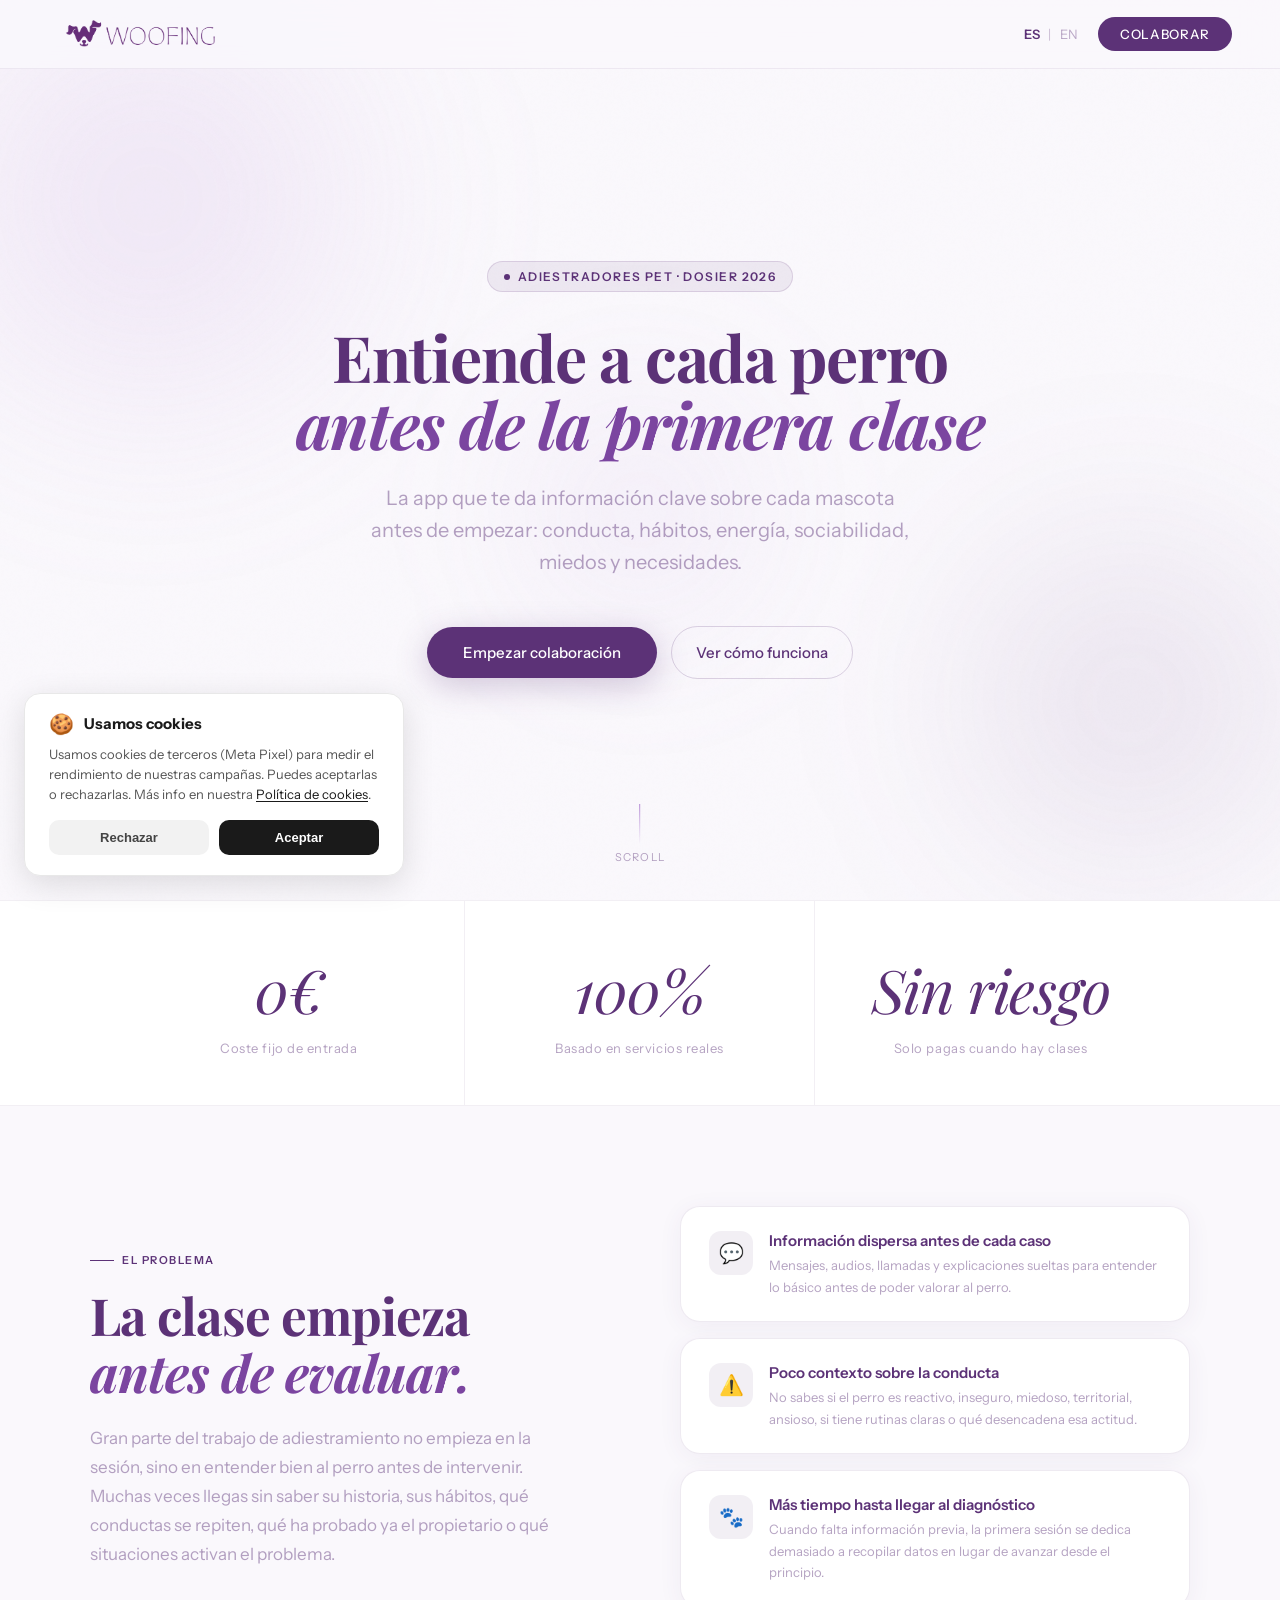
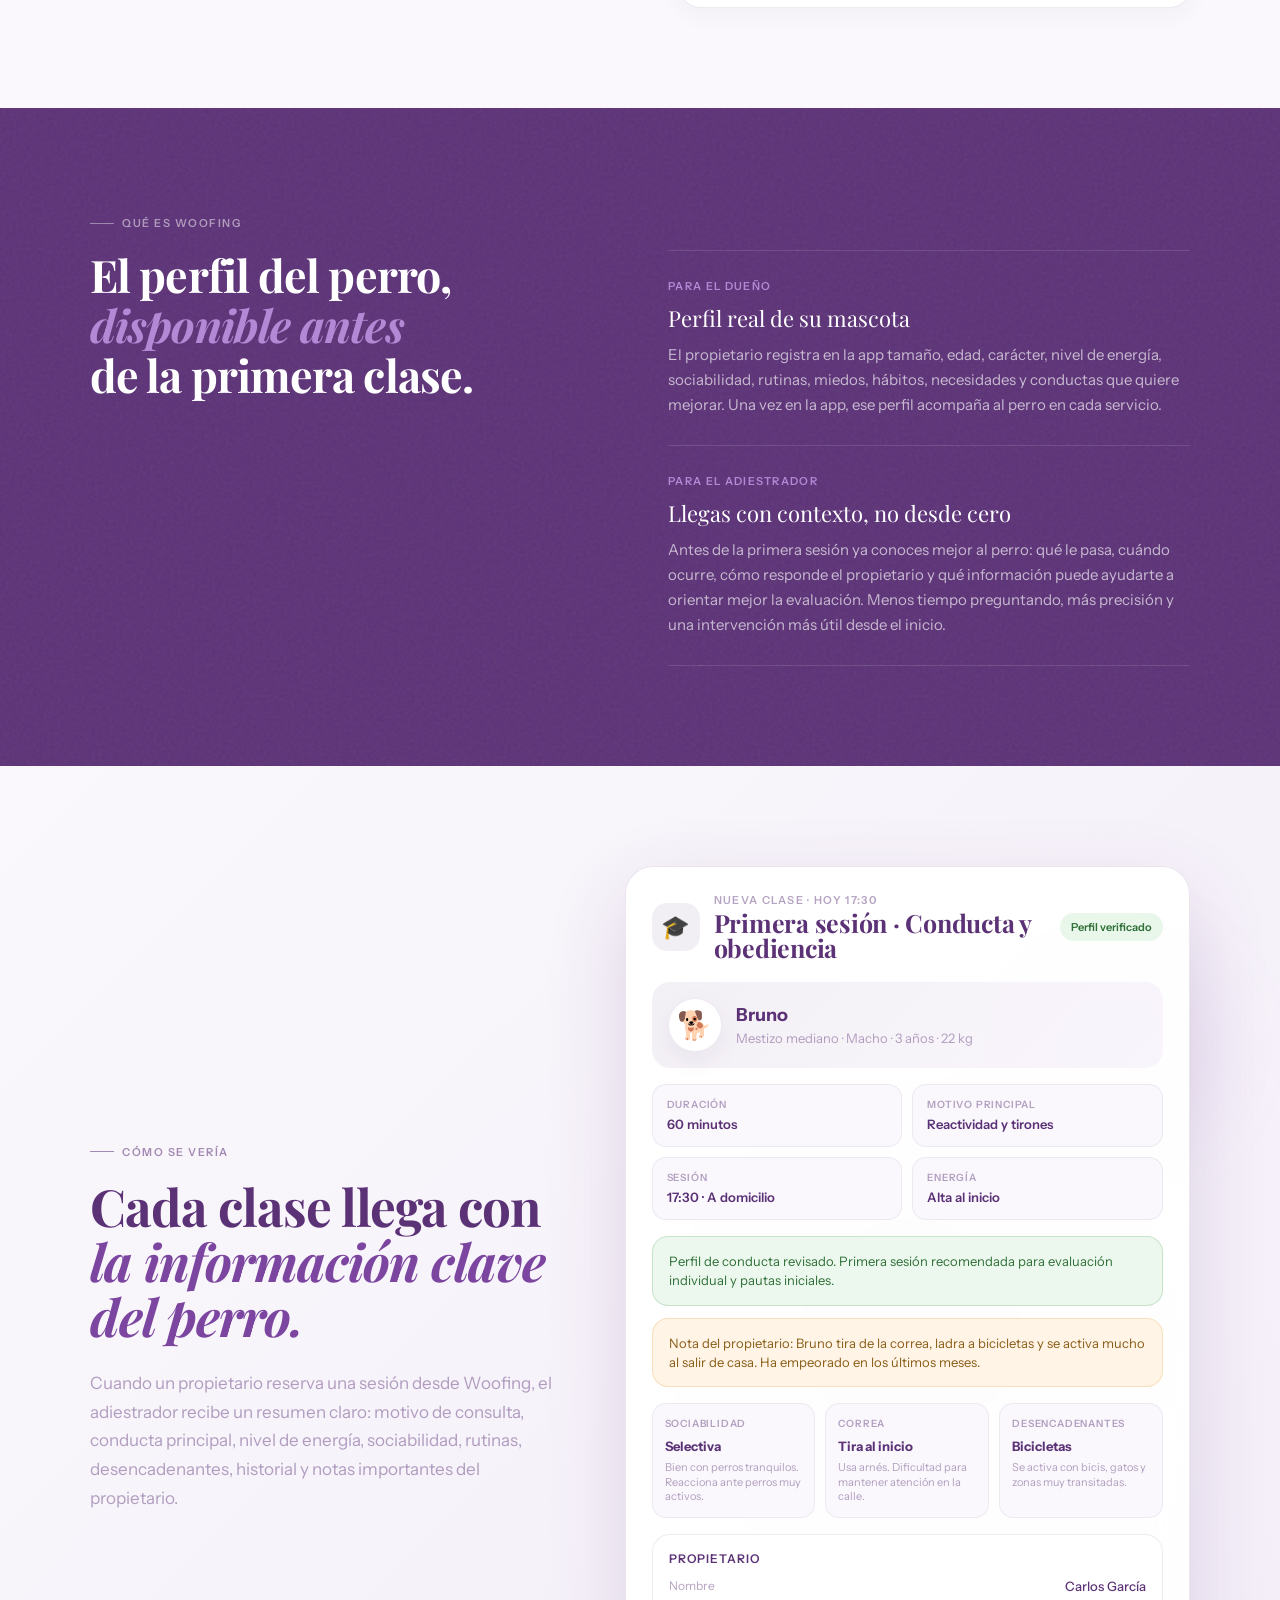
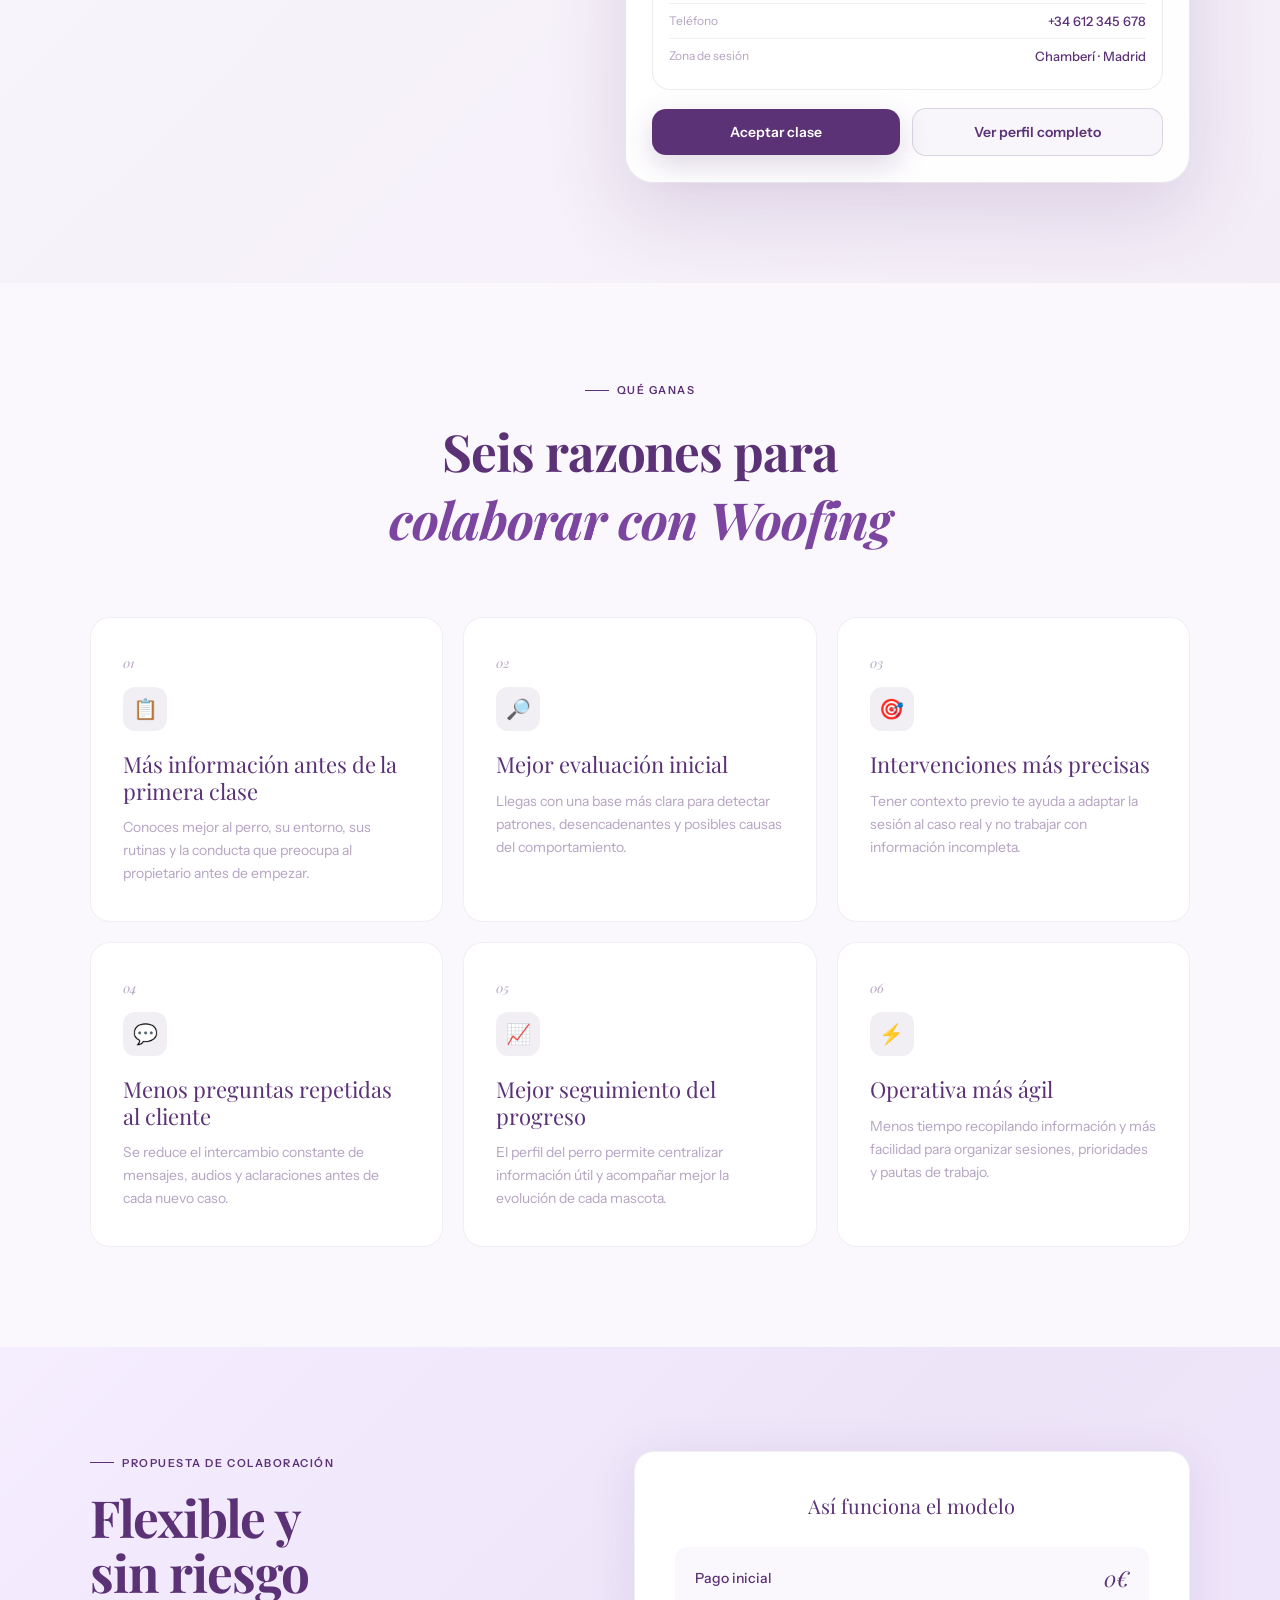
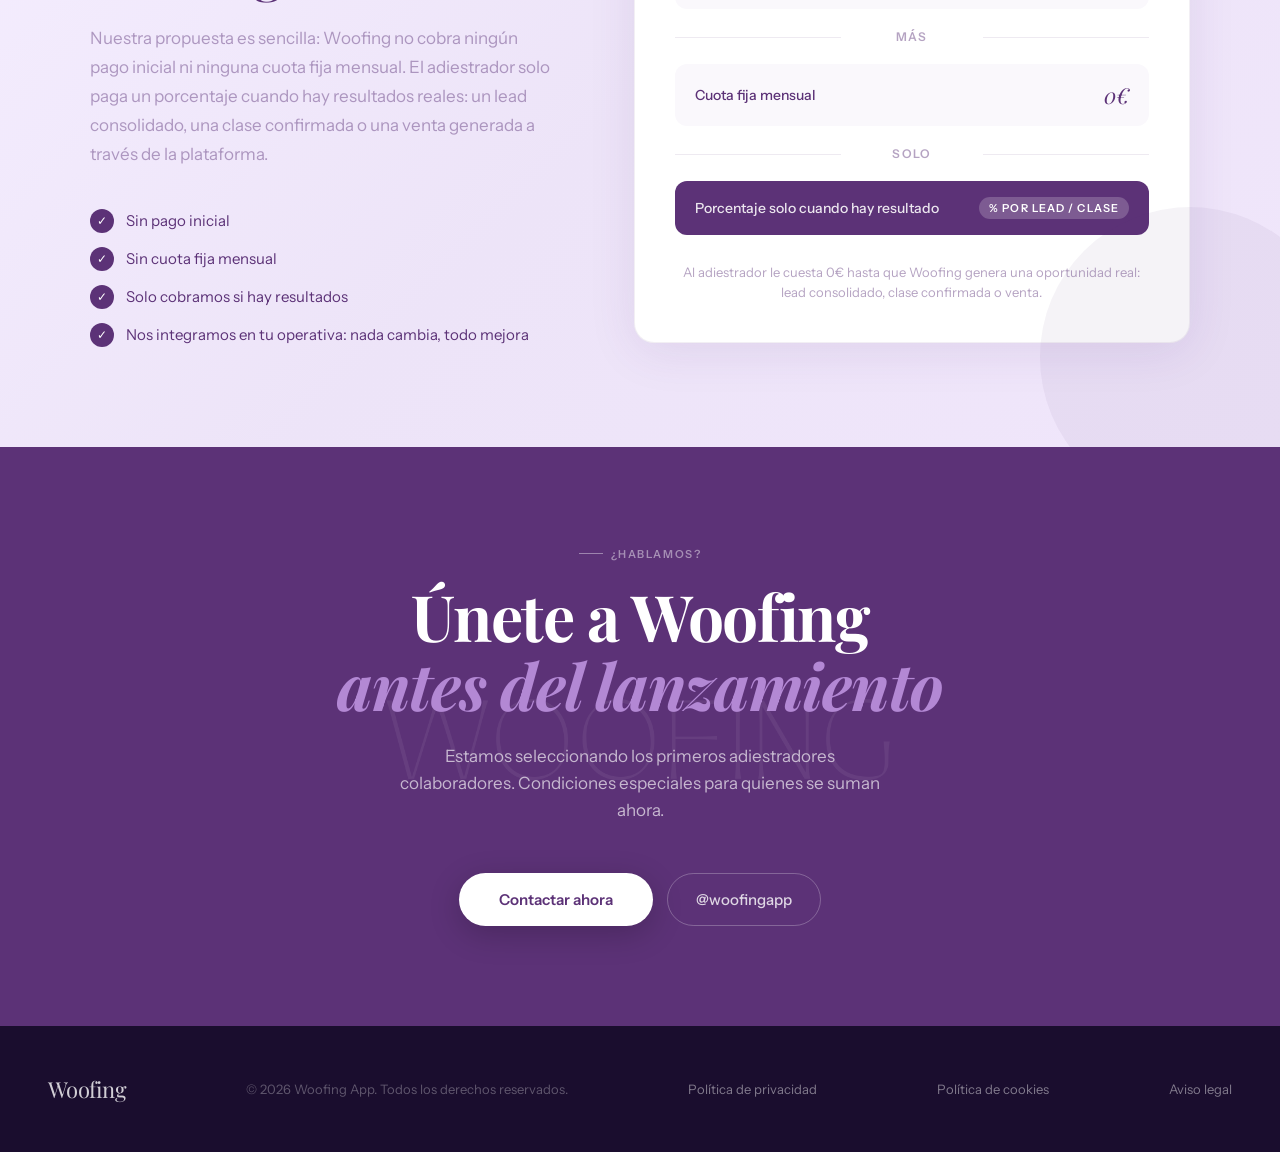
==== commit 27acc44c: "Implement cookie consent banner and scripts Added cookie consent banner and related scripts." ====
--- a/adiestradores.html
+++ b/adiestradores.html
@@ -5,31 +5,14 @@
 <meta name="viewport" content="width=device-width, initial-scale=1.0" />
 <title>Woofing — Adiestradores Pet</title>
 
-<!-- Meta Pixel Code -->
-<script>
-!function(f,b,e,v,n,t,s)
-{if(f.fbq)return;n=f.fbq=function(){n.callMethod?
-n.callMethod.apply(n,arguments):n.queue.push(arguments)};
-if(!f._fbq)f._fbq=n;n.push=n;n.loaded=!0;n.version='2.0';
-n.queue=[];t=b.createElement(e);t.async=!0;
-t.src=v;s=b.getElementsByTagName(e)[0];
-s.parentNode.insertBefore(t,s)}(window, document,'script',
-'https://connect.facebook.net/en_US/fbevents.js');
-
-fbq('init', '2060550988146665');
-fbq('track', 'PageView');
-</script>
-
-<noscript>
-  <img height="1" width="1" style="display:none"
-  src="https://www.facebook.com/tr?id=2060550988146665&ev=PageView&noscript=1" />
-</noscript>
-<!-- End Meta Pixel Code -->
+<!-- Pixel gestionado por cookies.js tras consentimiento -->
 
 <link rel="icon" type="image/png" href="IMAGES/favicon_circulo.png" />
 <link rel="preconnect" href="https://fonts.googleapis.com" />
 <link rel="preconnect" href="https://fonts.gstatic.com" crossorigin />
 <link href="https://fonts.googleapis.com/css2?family=Instrument+Sans:wght@300;400;500;600;700&family=Playfair+Display:ital,wght@0,400;0,500;1,400;1,500&display=swap" rel="stylesheet" />
+
+<link rel="stylesheet" href="cookies.css" />
 
 <style>
 *, *::before, *::after { box-sizing: border-box; margin: 0; padding: 0; }
@@ -2159,8 +2142,22 @@
 
 <footer class="footer">
   <div class="footer__brand">Woofing</div>
-  <p class="footer__copy" data-i18n="footer_copy">© 2026 Woofing App. Todos los derechos reservados.</p>
-  <a href="politica-privacidad.html" class="footer__link" data-i18n="footer_privacy">Política de privacidad</a>
+
+  <p class="footer__copy" data-i18n="footer_copy">
+    © 2026 Woofing App. Todos los derechos reservados.
+  </p>
+
+  <a href="politica-privacidad.html" class="footer__link" data-i18n="footer_privacy">
+    Política de privacidad
+  </a>
+
+  <a href="cookies.html" class="footer__link" data-i18n="footer_cookies">
+    Política de cookies
+  </a>
+
+  <a href="aviso_legal.html" class="footer__link" data-i18n="footer_legal">
+    Aviso legal
+  </a>
 </footer>
 
 <div class="modal-overlay" id="contactModal">
@@ -2224,6 +2221,32 @@
     </form>
   </div>
 </div>
+
+<!-- COOKIE BANNER -->
+<div id="cookie-banner" hidden role="dialog" aria-label="Aviso de cookies">
+  <div class="cookie-banner__header">
+    <span class="cookie-banner__icon">🍪</span>
+    <p class="cookie-banner__title" data-i18n="cookie_banner_title">Usamos cookies</p>
+  </div>
+
+  <p class="cookie-banner__text" data-i18n="cookie_banner_text">
+    Usamos cookies de terceros (Meta Pixel) para medir el rendimiento de nuestras campañas.
+    Puedes aceptarlas o rechazarlas. Más info en nuestra
+    <a href="cookies.html">Política de cookies</a>.
+  </p>
+
+  <div class="cookie-banner__actions">
+    <button class="cookie-btn cookie-btn--reject" onclick="setConsent(false)" data-i18n="cookie_reject">
+      Rechazar
+    </button>
+
+    <button class="cookie-btn cookie-btn--accept" onclick="setConsent(true)" data-i18n="cookie_accept">
+      Aceptar
+    </button>
+  </div>
+</div>
+
+<script src="cookies.js"></script>
 
 <script>
 const FORMSPREE = "https://formspree.io/f/xojkooan";
@@ -2341,8 +2364,16 @@
     cta_title:"Únete a Woofing<br /><em>antes del lanzamiento</em>",
     cta_subtitle:"Estamos seleccionando los primeros adiestradores colaboradores. Condiciones especiales para quienes se suman ahora.",
     cta_btn_primary:"Contactar ahora",
+
     footer_copy:"© 2026 Woofing App. Todos los derechos reservados.",
     footer_privacy:"Política de privacidad",
+    footer_cookies:"Política de cookies",
+    footer_legal:"Aviso legal",
+
+    cookie_banner_title:"Usamos cookies",
+    cookie_banner_text:'Usamos cookies de terceros (Meta Pixel) para medir el rendimiento de nuestras campañas. Puedes aceptarlas o rechazarlas. Más info en nuestra <a href="cookies.html">Política de cookies</a>.',
+    cookie_reject:"Rechazar",
+    cookie_accept:"Aceptar",
 
     modal_title:"Hablemos",
     modal_subtitle:"Cuéntanos sobre tu actividad como adiestrador y nos ponemos en contacto contigo pronto.",
@@ -2471,8 +2502,16 @@
     cta_title:"Join Woofing<br /><em>before launch</em>",
     cta_subtitle:"We are selecting the first partner trainers. Special conditions for those who join now.",
     cta_btn_primary:"Contact us now",
+
     footer_copy:"© 2026 Woofing App. All rights reserved.",
     footer_privacy:"Privacy Policy",
+    footer_cookies:"Cookie Policy",
+    footer_legal:"Legal Notice",
+
+    cookie_banner_title:"We use cookies",
+    cookie_banner_text:'We use third-party cookies (Meta Pixel) to measure the performance of our campaigns. You can accept or reject them. More info in our <a href="cookies.html">Cookie Policy</a>.',
+    cookie_reject:"Reject",
+    cookie_accept:"Accept",
 
     modal_title:"Let's talk",
     modal_subtitle:"Tell us about your dog training activity and we’ll get in touch with you soon.",
--- a/cookies.css
+++ b/cookies.css
@@ -0,0 +1,125 @@
+/* ============================================================
+   Woofing — Cookie Banner Styles
+   Banner bottom-left, limpio y coherente con la marca
+   ============================================================ */
+ 
+#cookie-banner {
+  position: fixed;
+  bottom: 24px;
+  left: 24px;
+  z-index: 9999;
+  max-width: 380px;
+  width: calc(100% - 48px);
+ 
+  background: #ffffff;
+  border: 1px solid #e8e8e8;
+  border-radius: 16px;
+  box-shadow: 0 8px 32px rgba(0, 0, 0, 0.12);
+  padding: 20px 24px;
+ 
+  /* Animación de entrada */
+  opacity: 0;
+  transform: translateY(16px);
+  transition: opacity 0.35s ease, transform 0.35s ease;
+}
+ 
+#cookie-banner[hidden] {
+  display: none !important;
+}
+ 
+#cookie-banner.visible {
+  opacity: 1;
+  transform: translateY(0);
+}
+ 
+#cookie-banner.hiding {
+  opacity: 0;
+  transform: translateY(16px);
+}
+ 
+/* Icono y título */
+.cookie-banner__header {
+  display: flex;
+  align-items: center;
+  gap: 10px;
+  margin-bottom: 10px;
+}
+ 
+.cookie-banner__icon {
+  font-size: 20px;
+  line-height: 1;
+}
+ 
+.cookie-banner__title {
+  font-family: inherit;
+  font-size: 15px;
+  font-weight: 700;
+  color: #1a1a1a;
+  margin: 0;
+}
+ 
+/* Texto */
+.cookie-banner__text {
+  font-size: 13px;
+  line-height: 1.55;
+  color: #555;
+  margin: 0 0 16px 0;
+}
+ 
+.cookie-banner__text a {
+  color: #1a1a1a;
+  text-decoration: underline;
+  text-underline-offset: 2px;
+}
+ 
+.cookie-banner__text a:hover {
+  color: #000;
+}
+ 
+/* Botones */
+.cookie-banner__actions {
+  display: flex;
+  gap: 10px;
+}
+ 
+.cookie-btn {
+  flex: 1;
+  padding: 10px 0;
+  border-radius: 10px;
+  font-size: 13px;
+  font-weight: 600;
+  cursor: pointer;
+  border: none;
+  transition: background 0.2s ease, transform 0.1s ease;
+}
+ 
+.cookie-btn:active {
+  transform: scale(0.97);
+}
+ 
+.cookie-btn--accept {
+  background: #1a1a1a;
+  color: #ffffff;
+}
+ 
+.cookie-btn--accept:hover {
+  background: #333;
+}
+ 
+.cookie-btn--reject {
+  background: #f2f2f2;
+  color: #444;
+}
+ 
+.cookie-btn--reject:hover {
+  background: #e8e8e8;
+}
+ 
+/* Mobile */
+@media (max-width: 480px) {
+  #cookie-banner {
+    bottom: 16px;
+    left: 16px;
+    width: calc(100% - 32px);
+  }
+}
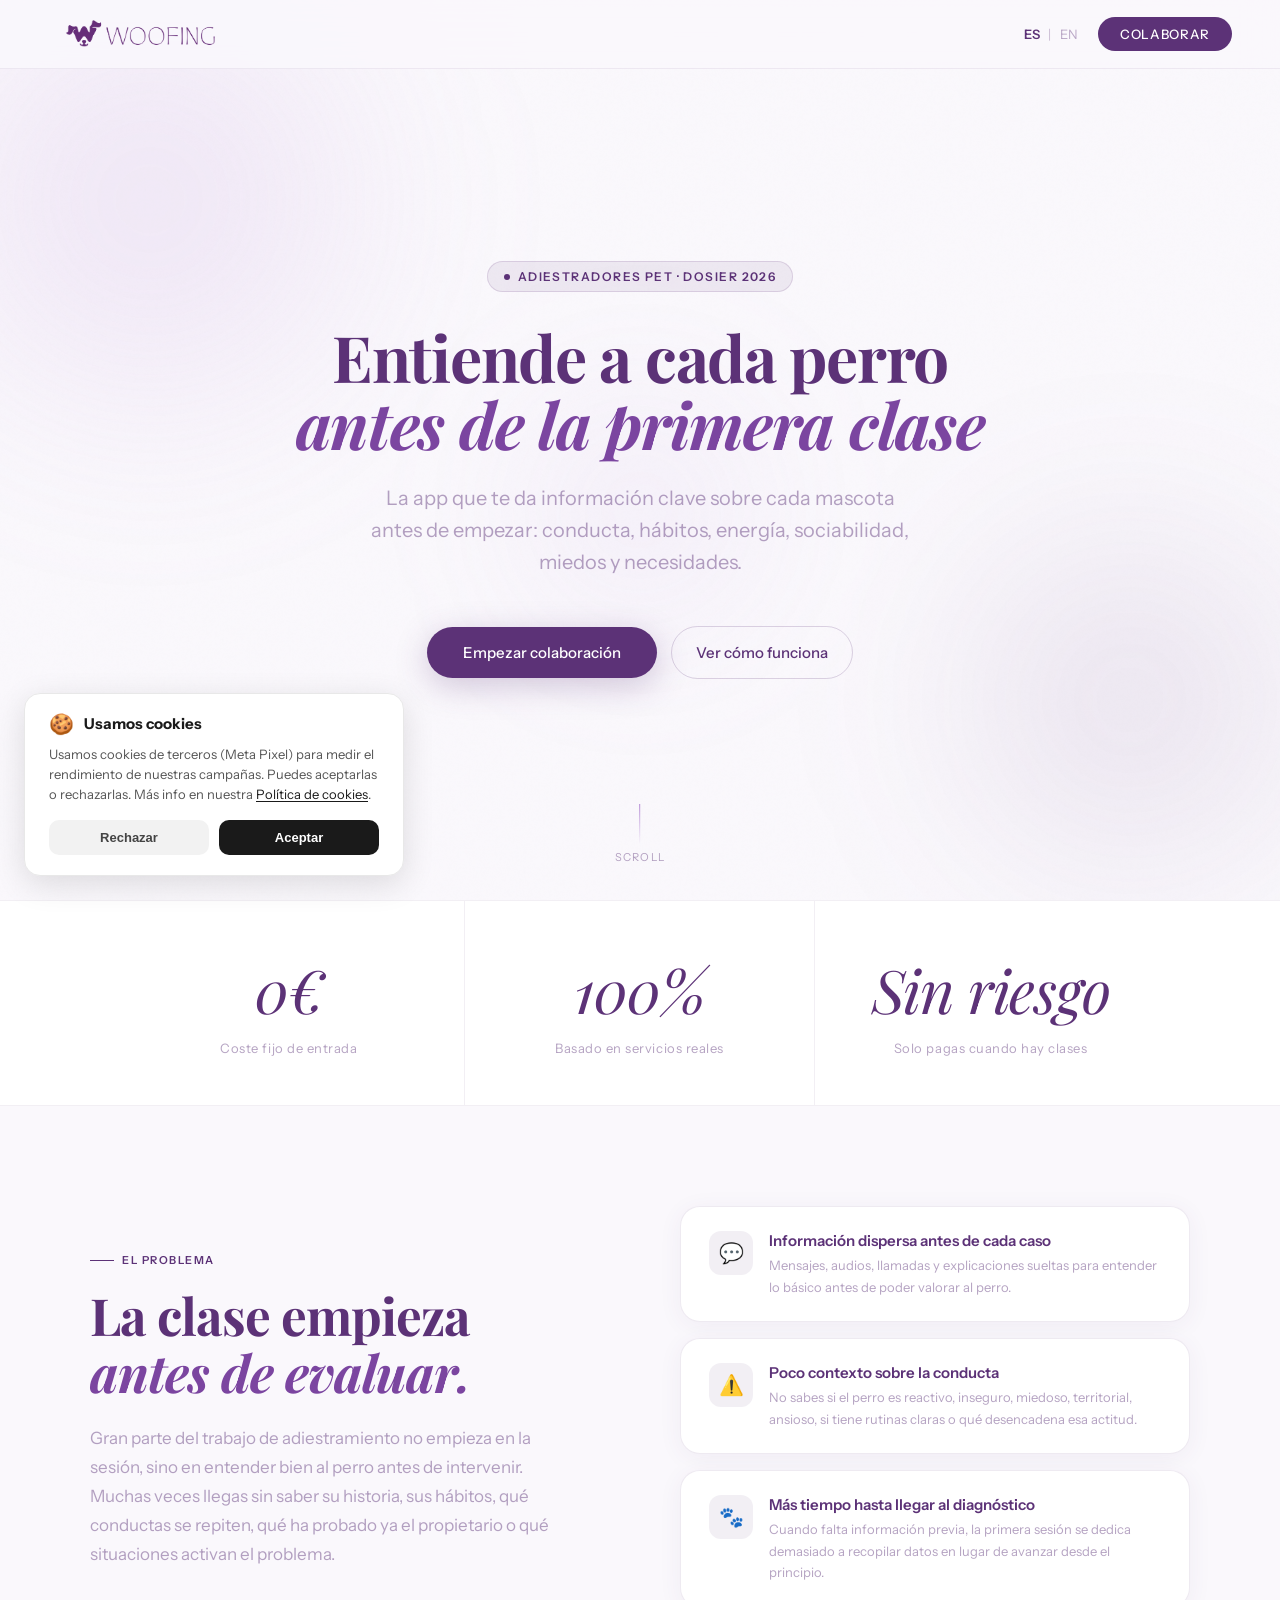
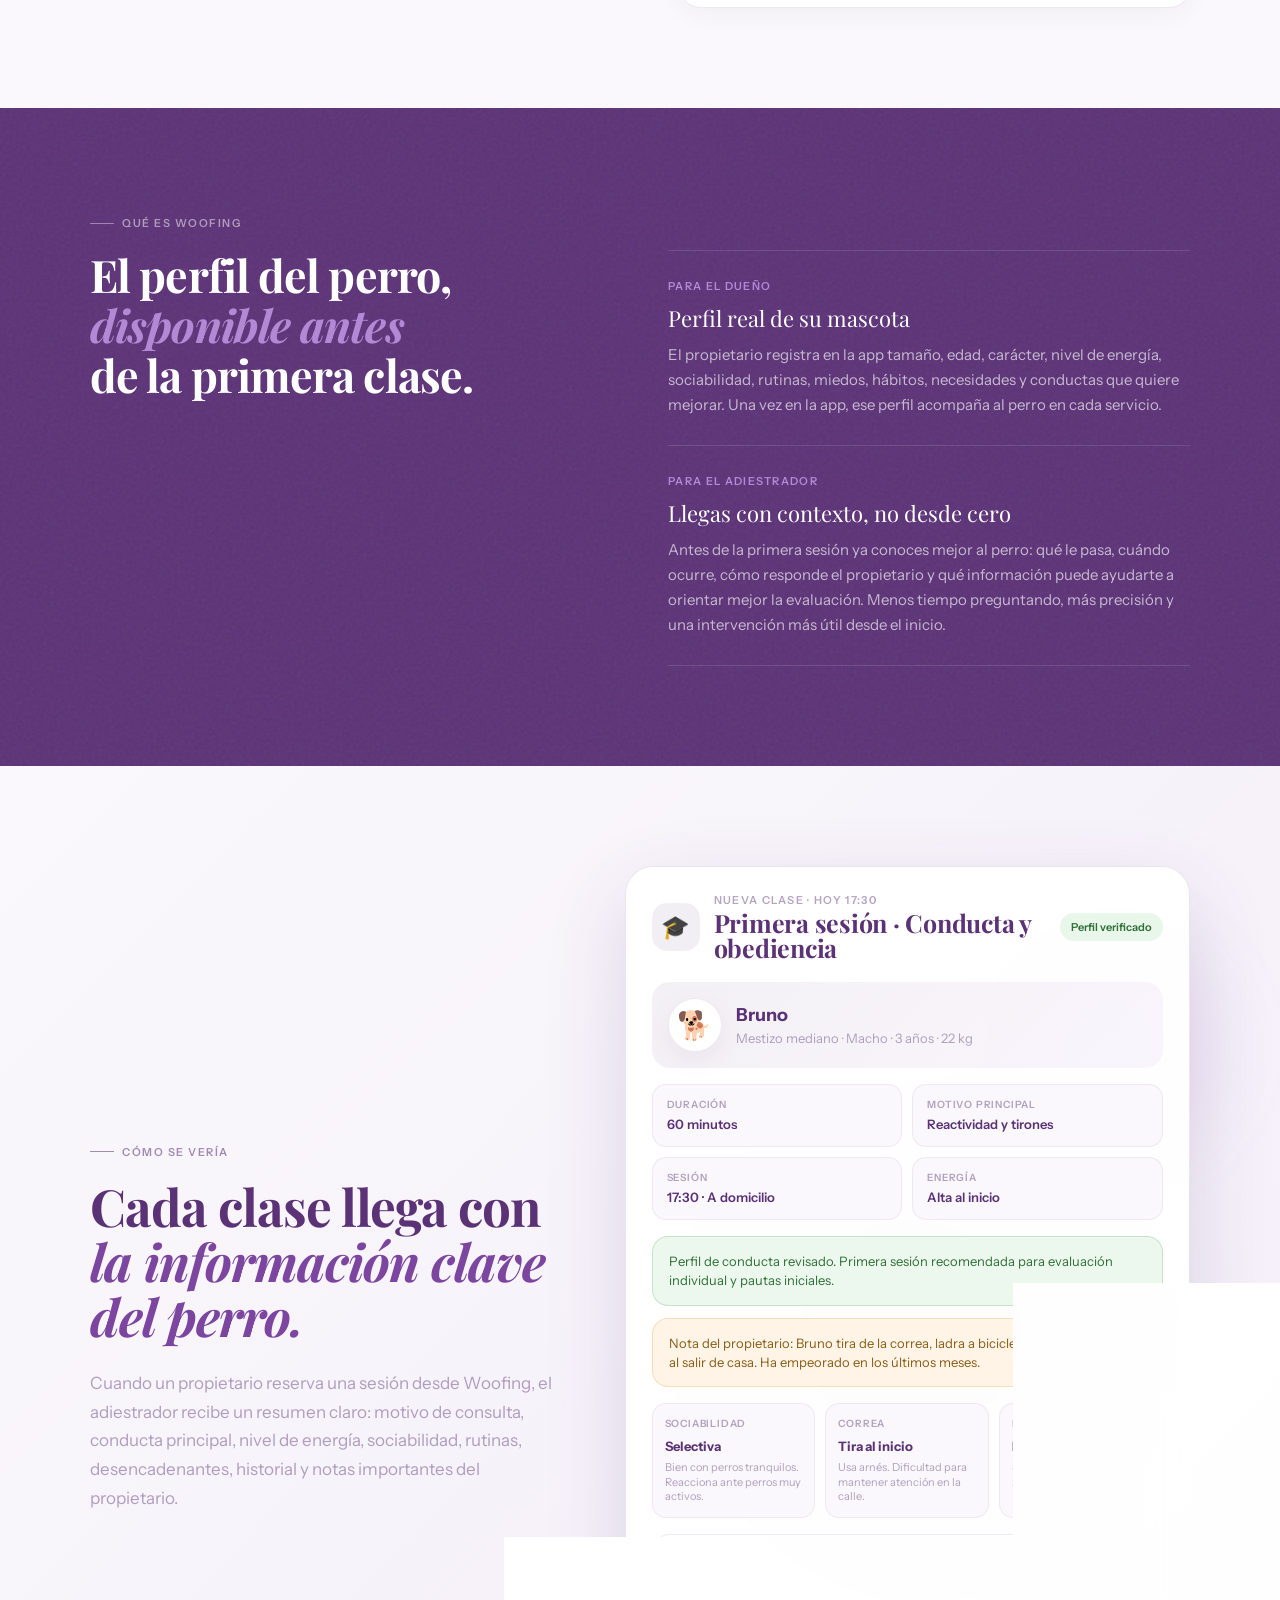
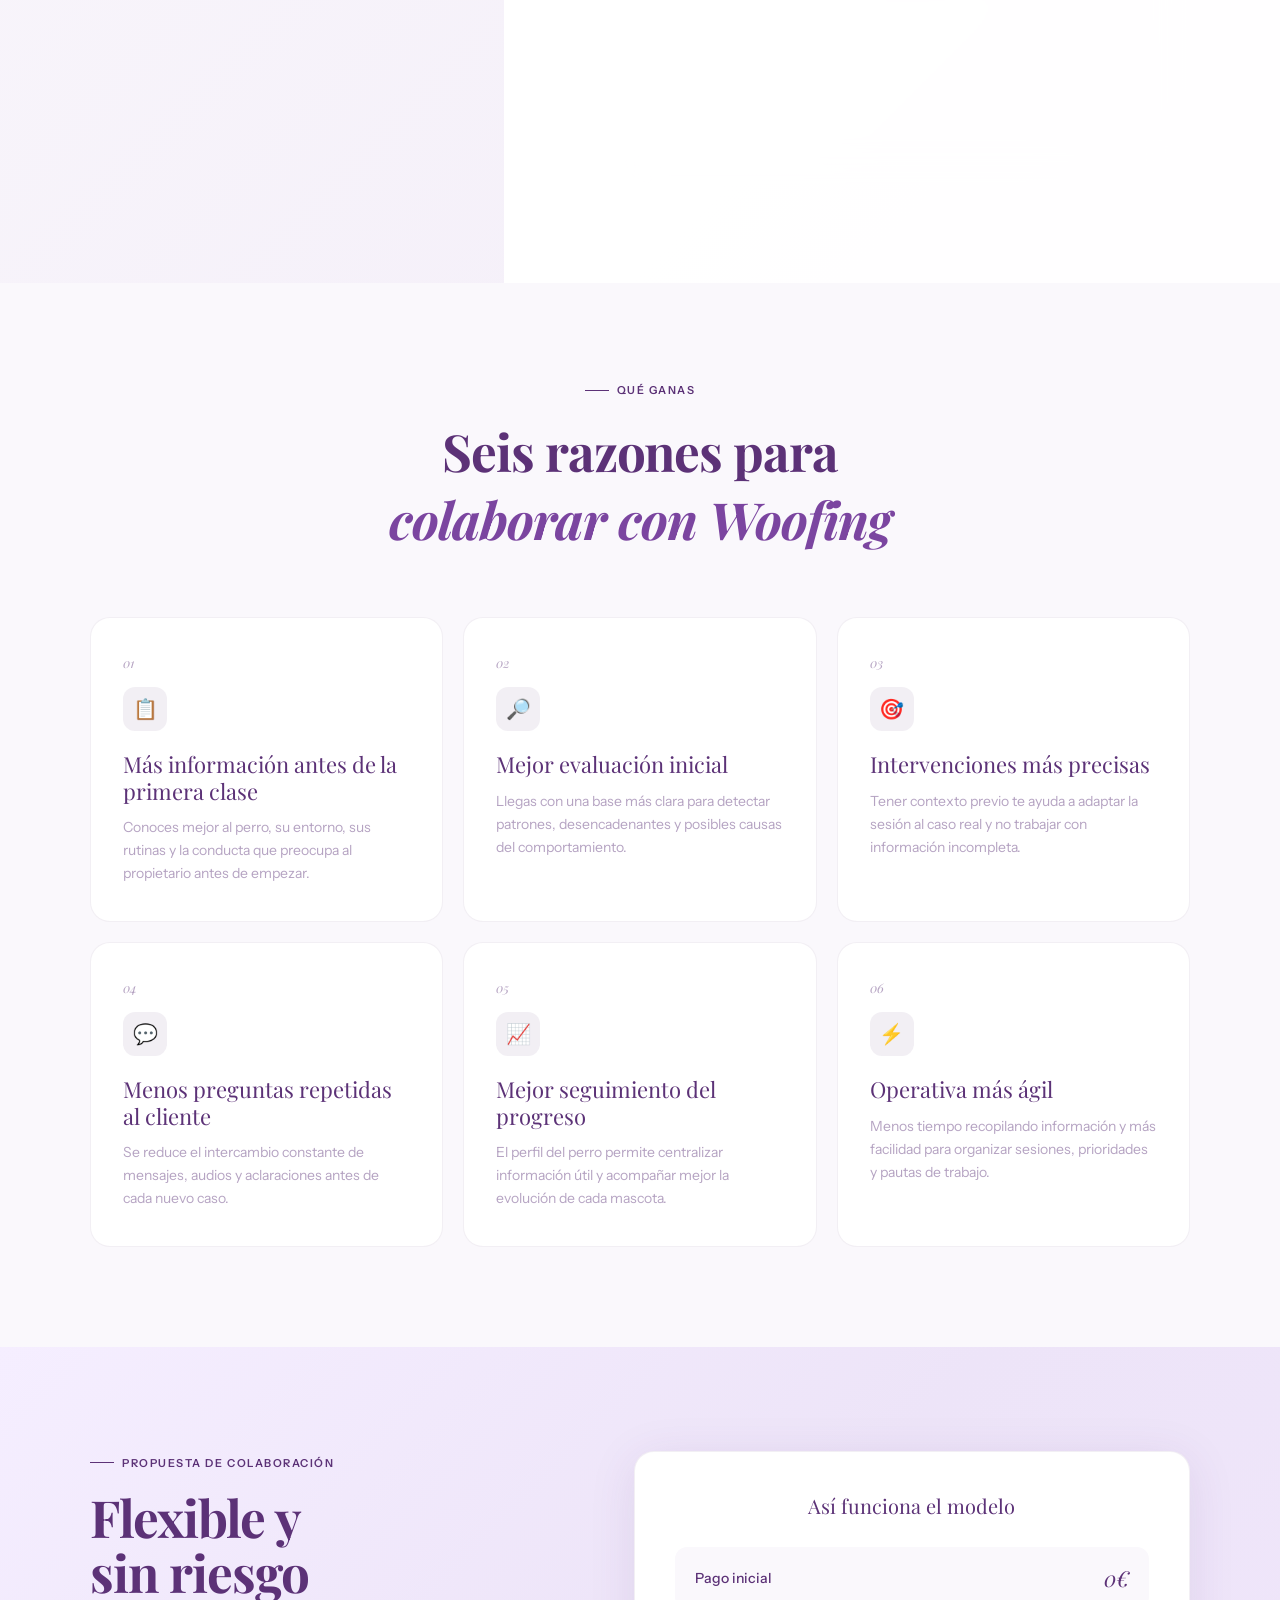
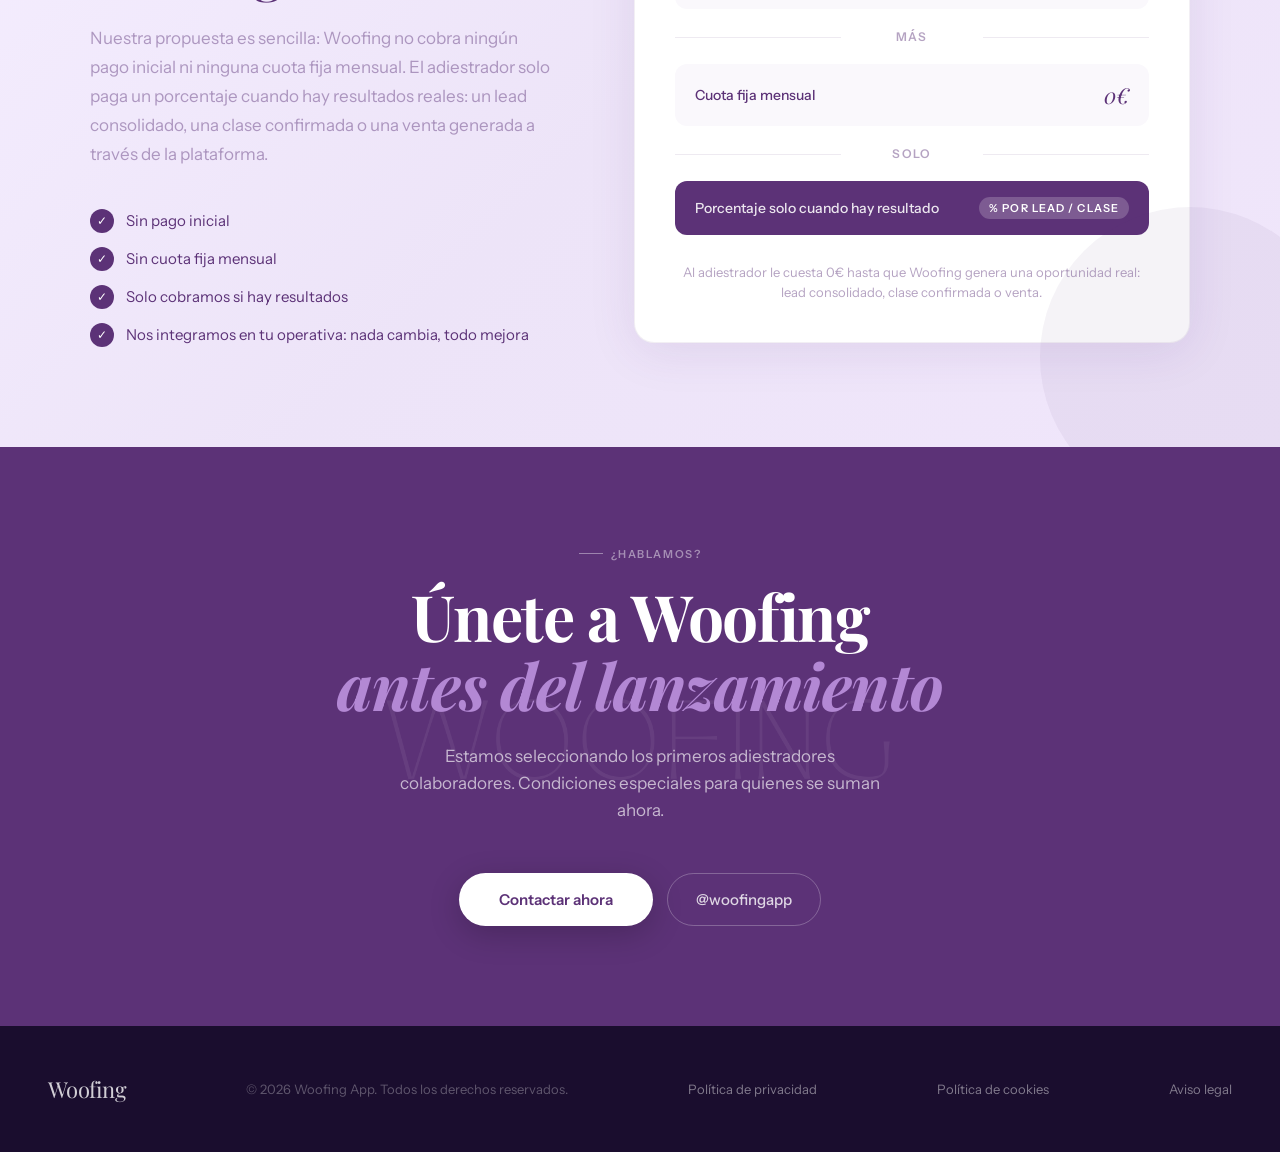
==== commit d4faddef: "Change form submission endpoint to Brevo" ====
--- a/adiestradores.html
+++ b/adiestradores.html
@@ -2249,7 +2249,7 @@
 <script src="cookies.js"></script>
 
 <script>
-const FORMSPREE = "https://formspree.io/f/xojkooan";
+const BREVO_ENDPOINT = "/api/brevo-contact";
 const LANG_KEY = "woofing_language";
 
 function trackMetaEvent(eventName, params = {}) {
@@ -2653,22 +2653,23 @@
   formMsg.textContent = "";
 
   try {
-    const res = await fetch(FORMSPREE, {
+    const res = await fetch(BREVO_ENDPOINT,{
       method:"POST",
       headers:{
         "Accept":"application/json",
         "Content-Type":"application/json"
       },
-      body: JSON.stringify({
+      body:JSON.stringify({
+        form_type:"business",
         nombre,
         apellido,
         email,
         telefono,
         asunto,
         mensaje,
-        language: lang,
-        form_type: "pitch_adiestradores",
-        _subject: "Nuevo contacto adiestrador - Woofing Pitch"
+        tipo_comercio:"Adiestrador",
+        origen_formulario:"Landing adiestradores",
+        language:lang.toUpperCase()
       })
     });
 
@@ -2677,7 +2678,7 @@
         content_name: "Contacto adiestrador",
         content_category: "B2B Lead",
         business_type: "adiestrador",
-        page_type: "pitch_adiestradores",
+        page_type: "landing_adiestradores",
         language: lang
       });
 
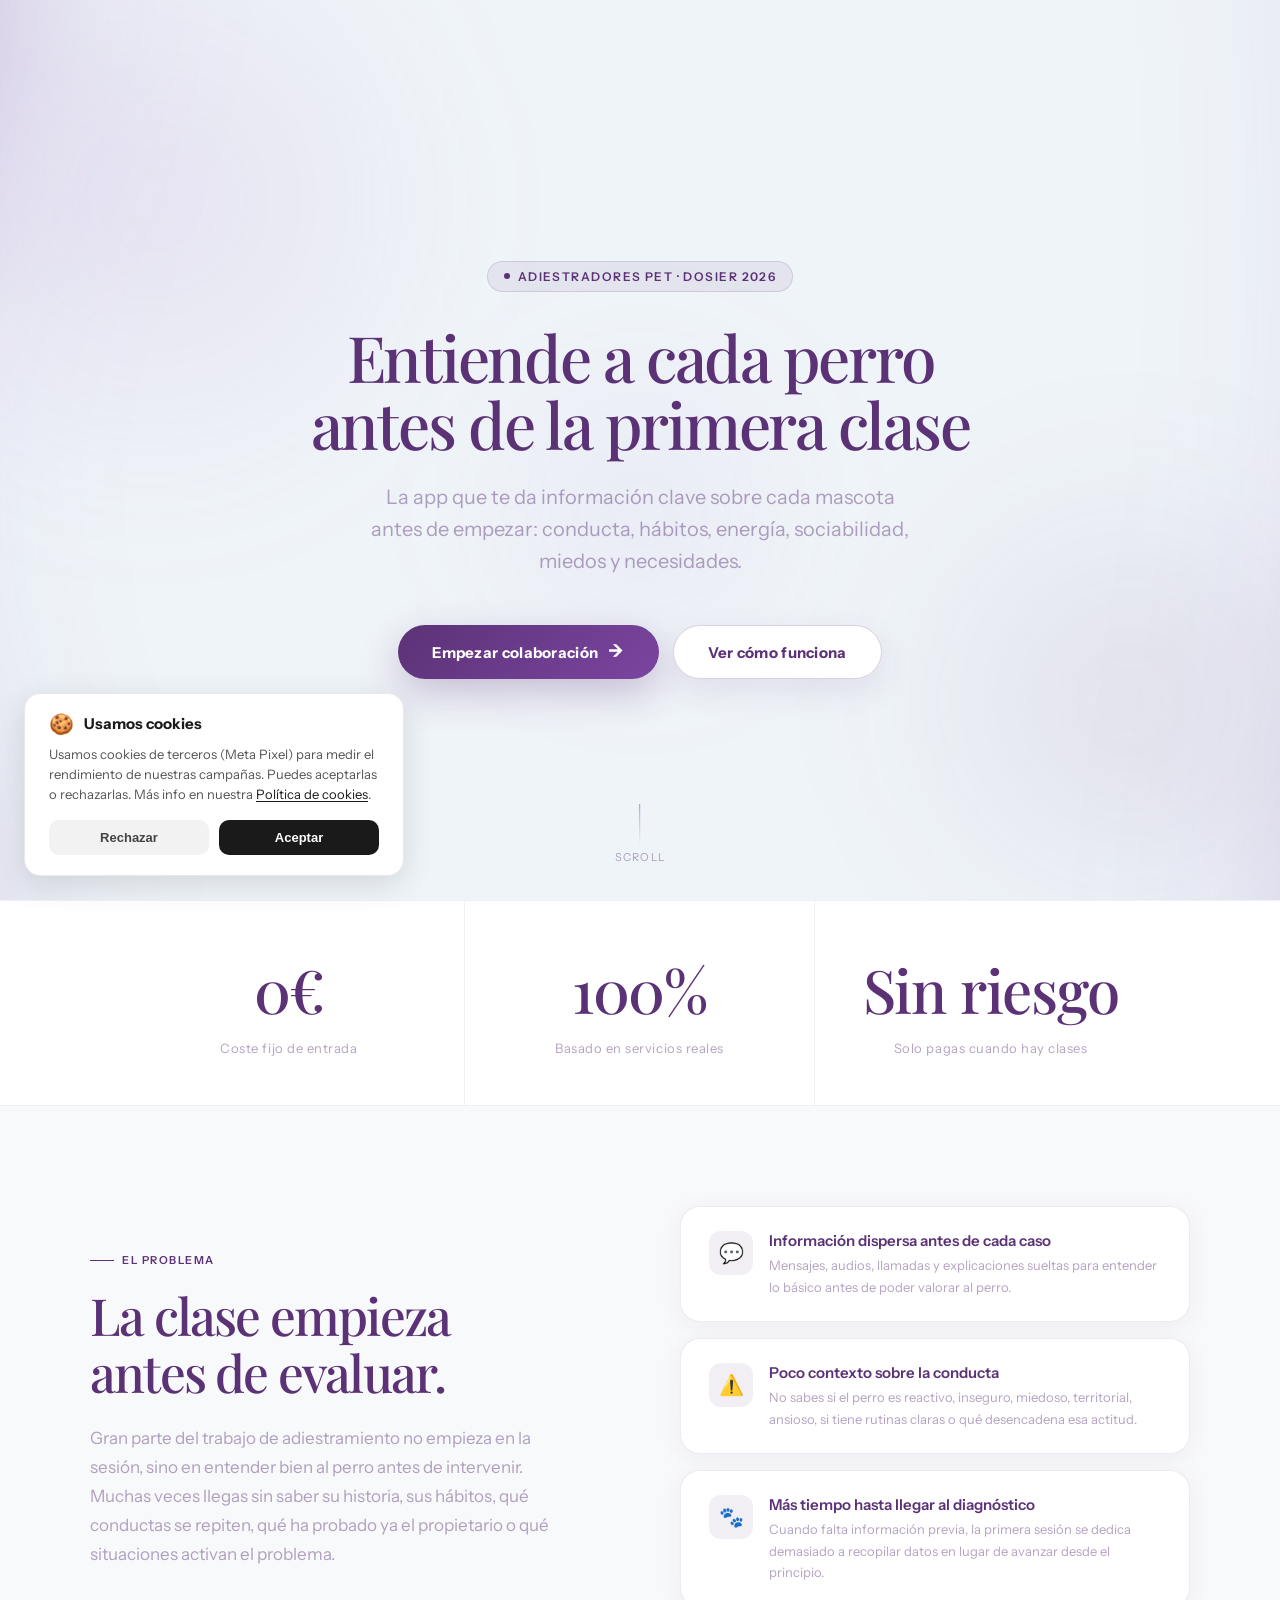
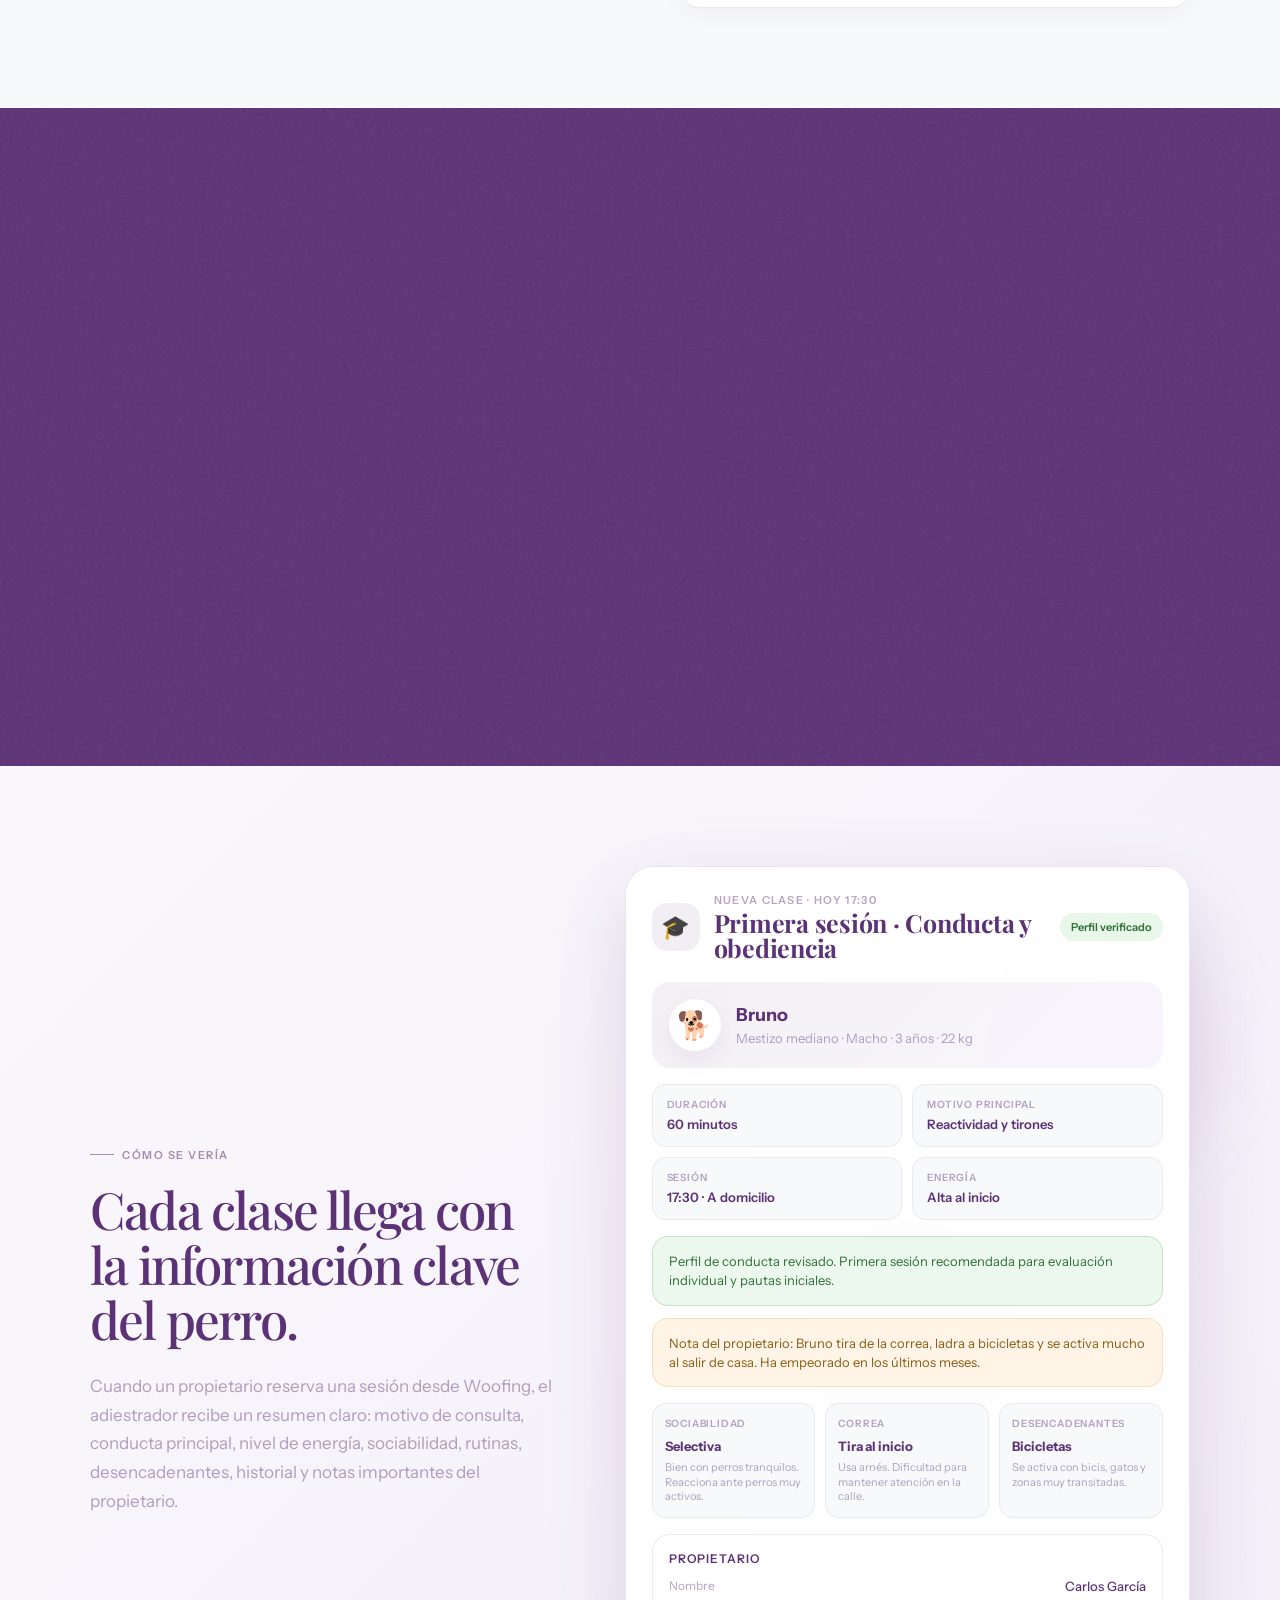
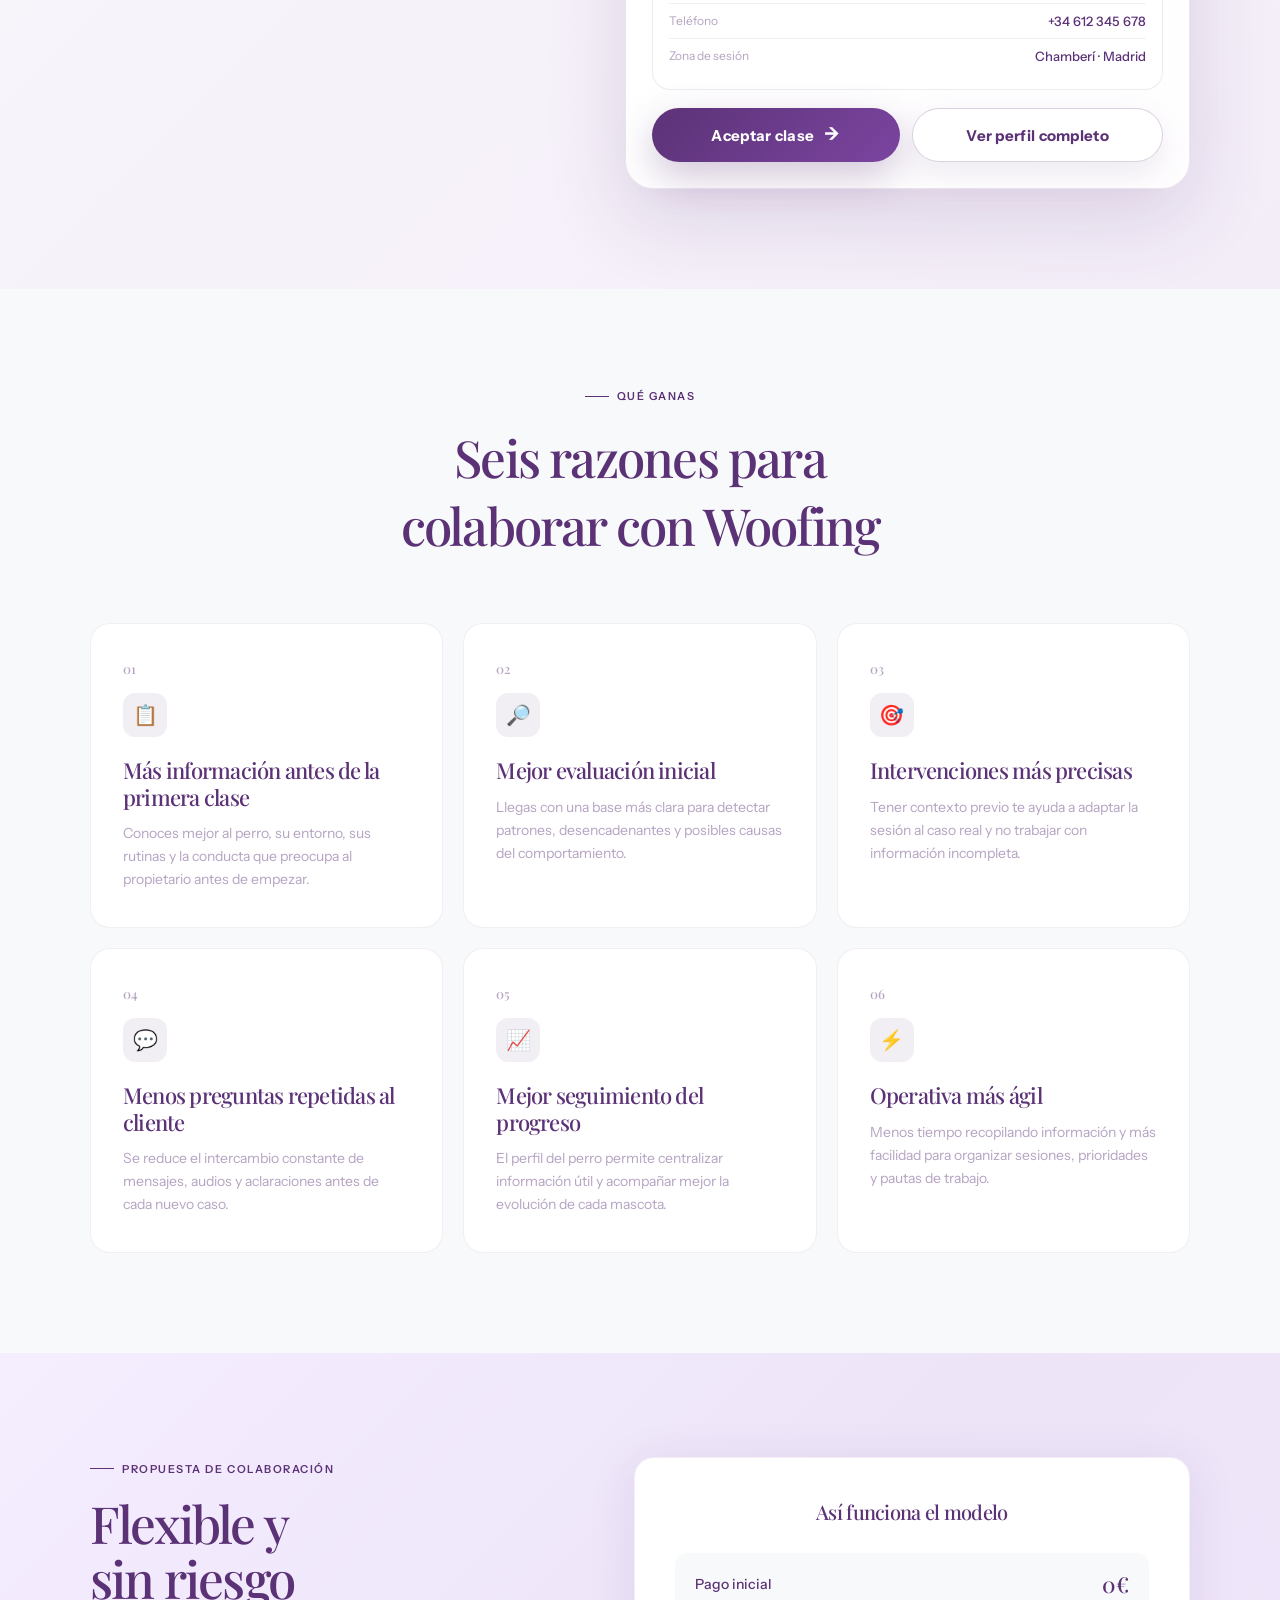
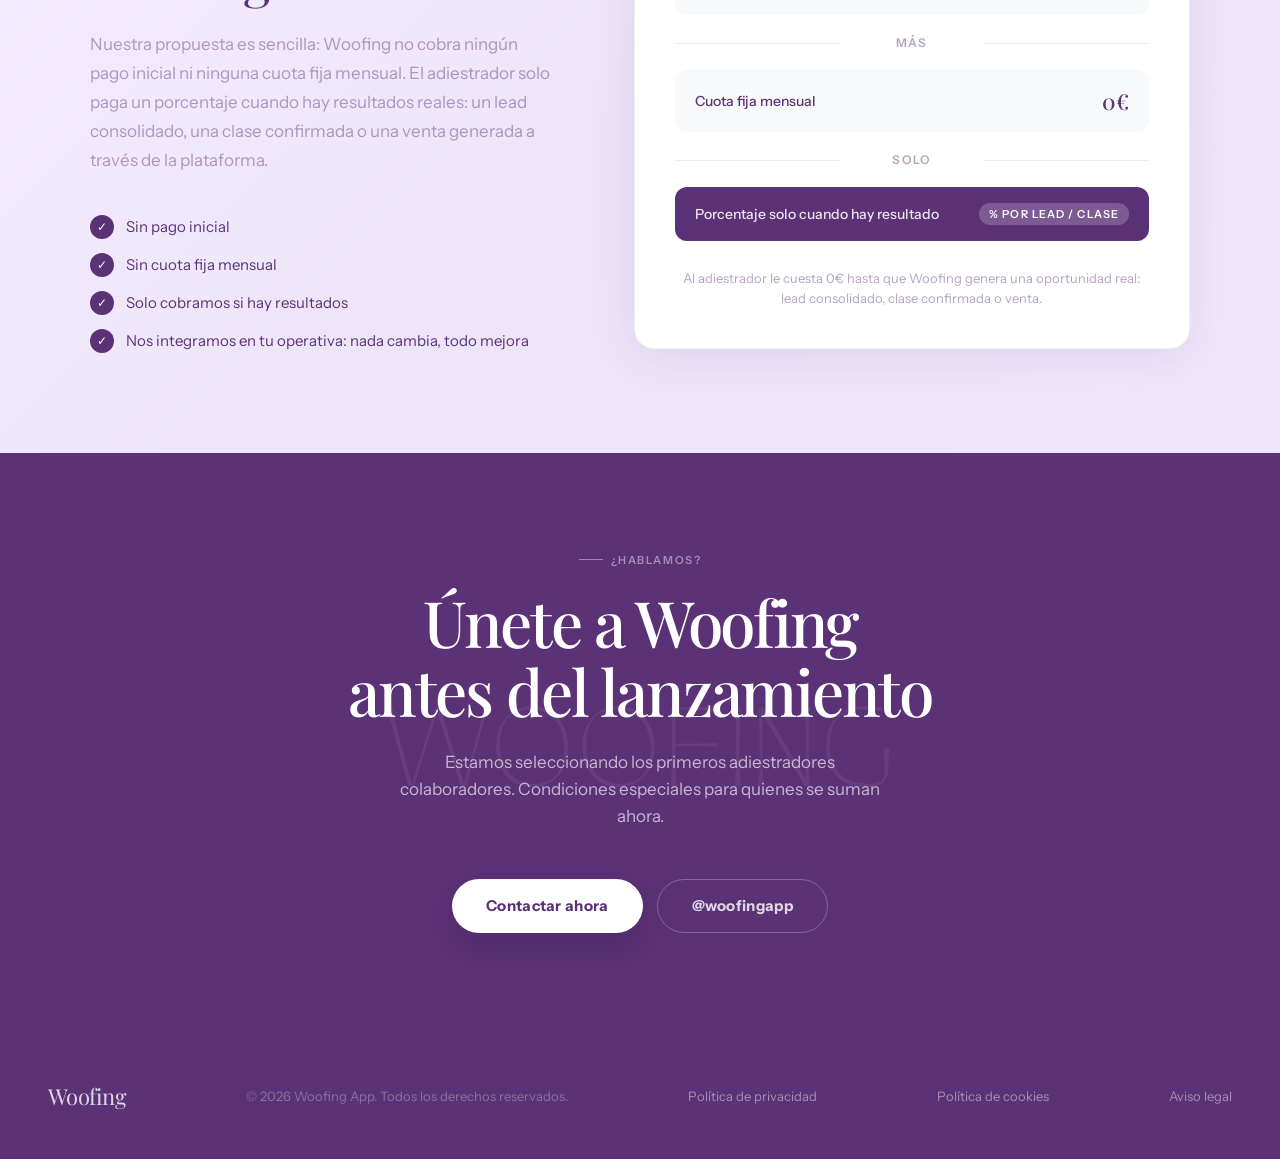
==== commit bc32ba84: "Unify header styles and navigation with index page Updated header styles and navigation structure to" ====
--- a/adiestradores.html
+++ b/adiestradores.html
@@ -1742,25 +1742,121 @@
     gap: 8px;
   }
 }
+/* =========================================================
+   UNIFICACIÓN VISUAL CON EL INDEX DE WOOFING
+   ========================================================= */
+:root{--bg:#F8F9FA;--ink:#5c3277}
+
+/* Header fino del index: oculto en el hero y visible al hacer scroll */
+.header{
+  width:100%;padding:10px 44px;background:#f8f9fa;
+  position:fixed;top:0;left:0;right:0;z-index:100;
+  border-bottom:1px solid rgba(92,50,119,.08);
+  box-shadow:0 10px 30px rgba(92,50,119,.07);
+  opacity:0;transform:translateY(-110%);pointer-events:none;
+  transition:transform .28s ease,opacity .28s ease;
+}
+.header.header--visible{opacity:1;transform:translateY(0);pointer-events:auto}
+.header .nav{
+  width:100%;position:static;padding:0;display:flex;align-items:center;
+  justify-content:space-between;gap:24px;background:transparent;
+  backdrop-filter:none;border:0;box-shadow:none;
+}
+.logo-img{height:46px;width:auto;object-fit:contain;display:block}
+.nav__controls{display:flex;align-items:center;gap:22px}
+.nav__menu{display:flex;align-items:center}
+.nav__link{
+  padding:0;border:0;border-radius:0;background:none;box-shadow:none;
+  font-family:var(--sans);font-size:13px;font-weight:500;line-height:1;
+  letter-spacing:.1em;text-transform:uppercase;color:var(--purple);cursor:pointer;
+  transition:opacity .2s;
+}
+.nav__link:hover{opacity:.55;transform:none}
+.lang-switch__btn.active{font-weight:700}
+
+/* Playfair uniforme, sin cursivas y con el morado de marca */
+.hero__title,.problem__heading,.solution__col-title,.walk-demo-title,
+.benefits__title,.risk__heading,.cta__title,.solution-block__title,
+.benefit-card__title,.risk-visual__title,.modal__title{
+  font-family:var(--serif);font-weight:500;font-style:normal;letter-spacing:-.035em;
+}
+.hero__title,.problem__heading,.walk-demo-title,.benefits__title,
+.risk__heading,.solution-block__title,.benefit-card__title,
+.risk-visual__title,.modal__title{color:var(--purple)}
+.hero__title em,.problem__heading em,.solution__col-title em,
+.walk-demo-title em,.benefits__title em,.cta__title em{font:inherit;color:inherit}
+.stat-item__num,.benefit-card__num,.commission-row__value{font-style:normal;font-weight:500}
+
+/* CTAs compartidos con el index */
+.btn-primary,.walk-notification-actions button,.form__submit{
+  display:inline-flex;align-items:center;justify-content:center;gap:10px;
+  min-height:54px;padding:16px 34px;border:0;border-radius:999px;
+  background:linear-gradient(135deg,var(--purple) 0%,var(--purple-light) 100%);
+  color:#fff;font-family:var(--sans);font-size:15px;font-weight:700;
+  letter-spacing:.02em;box-shadow:0 14px 38px rgba(92,50,119,.28);
+  transition:opacity .2s,transform .18s,box-shadow .18s;
+}
+.btn-primary::after,.walk-notification-actions button::after{
+  content:'→';font-size:18px;line-height:1;transform:translateY(-1px)
+}
+.btn-primary:hover,.walk-notification-actions button:hover,.form__submit:hover{
+  opacity:.92;transform:translateY(-2px);box-shadow:0 20px 48px rgba(92,50,119,.34)
+}
+.btn-secondary,.walk-notification-actions a{
+  display:inline-flex;align-items:center;justify-content:center;min-height:54px;
+  padding:16px 34px;border:1.5px solid rgba(92,50,119,.22);border-radius:999px;
+  background:#fff;color:var(--purple);font-family:var(--sans);font-size:15px;
+  font-weight:700;letter-spacing:.02em;box-shadow:0 12px 32px rgba(92,50,119,.10);
+}
+.btn-secondary:hover,.walk-notification-actions a:hover{
+  background:rgba(255,255,255,.86);box-shadow:0 18px 40px rgba(92,50,119,.16)
+}
+.btn-white,.btn-ghost{
+  min-height:54px;border-radius:999px;font-family:var(--sans);
+  font-size:15px;font-weight:700;letter-spacing:.02em;padding:16px 34px;
+}
+.btn-white{box-shadow:0 14px 38px rgba(26,13,46,.22)}
+
+/* Fondos facilitados y detalles morados del index */
+.hero{
+  min-height:100svh;padding-top:120px;background-color:#f8f9fa;
+  background-image:url('IMAGES/FONDO-WEB-LANDING-NADA.png');
+  background-position:center center;background-size:cover;background-repeat:no-repeat;
+}
+.risk-section::after{display:none}
+
+@media(max-width:900px){.header{padding:9px 24px}.logo-img{height:42px}}
+@media(max-width:580px){
+  .header{padding:8px 18px}.logo-img{height:38px}.nav__controls{gap:14px}
+  .nav__link{font-size:11px;letter-spacing:.07em}
+  .hero{
+    min-height:100svh;padding-top:96px;
+    background-image:url('IMAGES/LANDING-MOVIL-NADA.png');background-position:center center;
+  }
+}
 </style>
 </head>
 
 <body>
 
+<header class="header">
 <nav class="nav" id="mainNav">
-  <a href="index.html" class="nav__logo">
-    <img src="IMAGES/LOGO_HORIZONTAL_PNG.png" alt="Woofing" />
+  <a href="index.html" aria-label="Woofing">
+    <img src="IMAGES/LOGO_HORIZONTAL_PNG.png" alt="Woofing" class="logo-img" />
   </a>
 
-  <div class="nav__right">
+  <div class="nav__controls">
+    <div class="nav__menu">
+      <button class="nav__link" id="openContactModal" data-i18n="nav_contact">Colaborar</button>
+    </div>
     <div class="lang-switch" aria-label="Selector de idioma">
       <button class="lang-switch__btn active" id="langEs" type="button">ES</button>
       <span class="lang-switch__divider">|</span>
       <button class="lang-switch__btn" id="langEn" type="button">EN</button>
     </div>
-    <button class="nav__pill" id="openContactModal" data-i18n="nav_contact">Colaborar</button>
   </div>
 </nav>
+</header>
 
 <section class="hero">
   <div class="hero__bg-blob hero__bg-blob--1"></div>
@@ -2707,11 +2803,15 @@
 
 document.querySelectorAll(".reveal, .benefit-card, .problem-card").forEach(el => observer.observe(el));
 
-const navEl = document.getElementById("mainNav");
-
-window.addEventListener("scroll", () => {
-  navEl.style.boxShadow = window.scrollY > 40 ? "0 4px 32px rgba(92,50,119,0.08)" : "none";
-}, { passive: true });
+// Igual que en el index: oculto sobre el hero y visible al avanzar.
+const pageHeader = document.querySelector(".header");
+
+function updateHeaderVisibility() {
+  pageHeader.classList.toggle("header--visible", window.scrollY > 120);
+}
+
+updateHeaderVisibility();
+window.addEventListener("scroll", updateHeaderVisibility, { passive: true });
 
 applyLang(lang);
 </script>
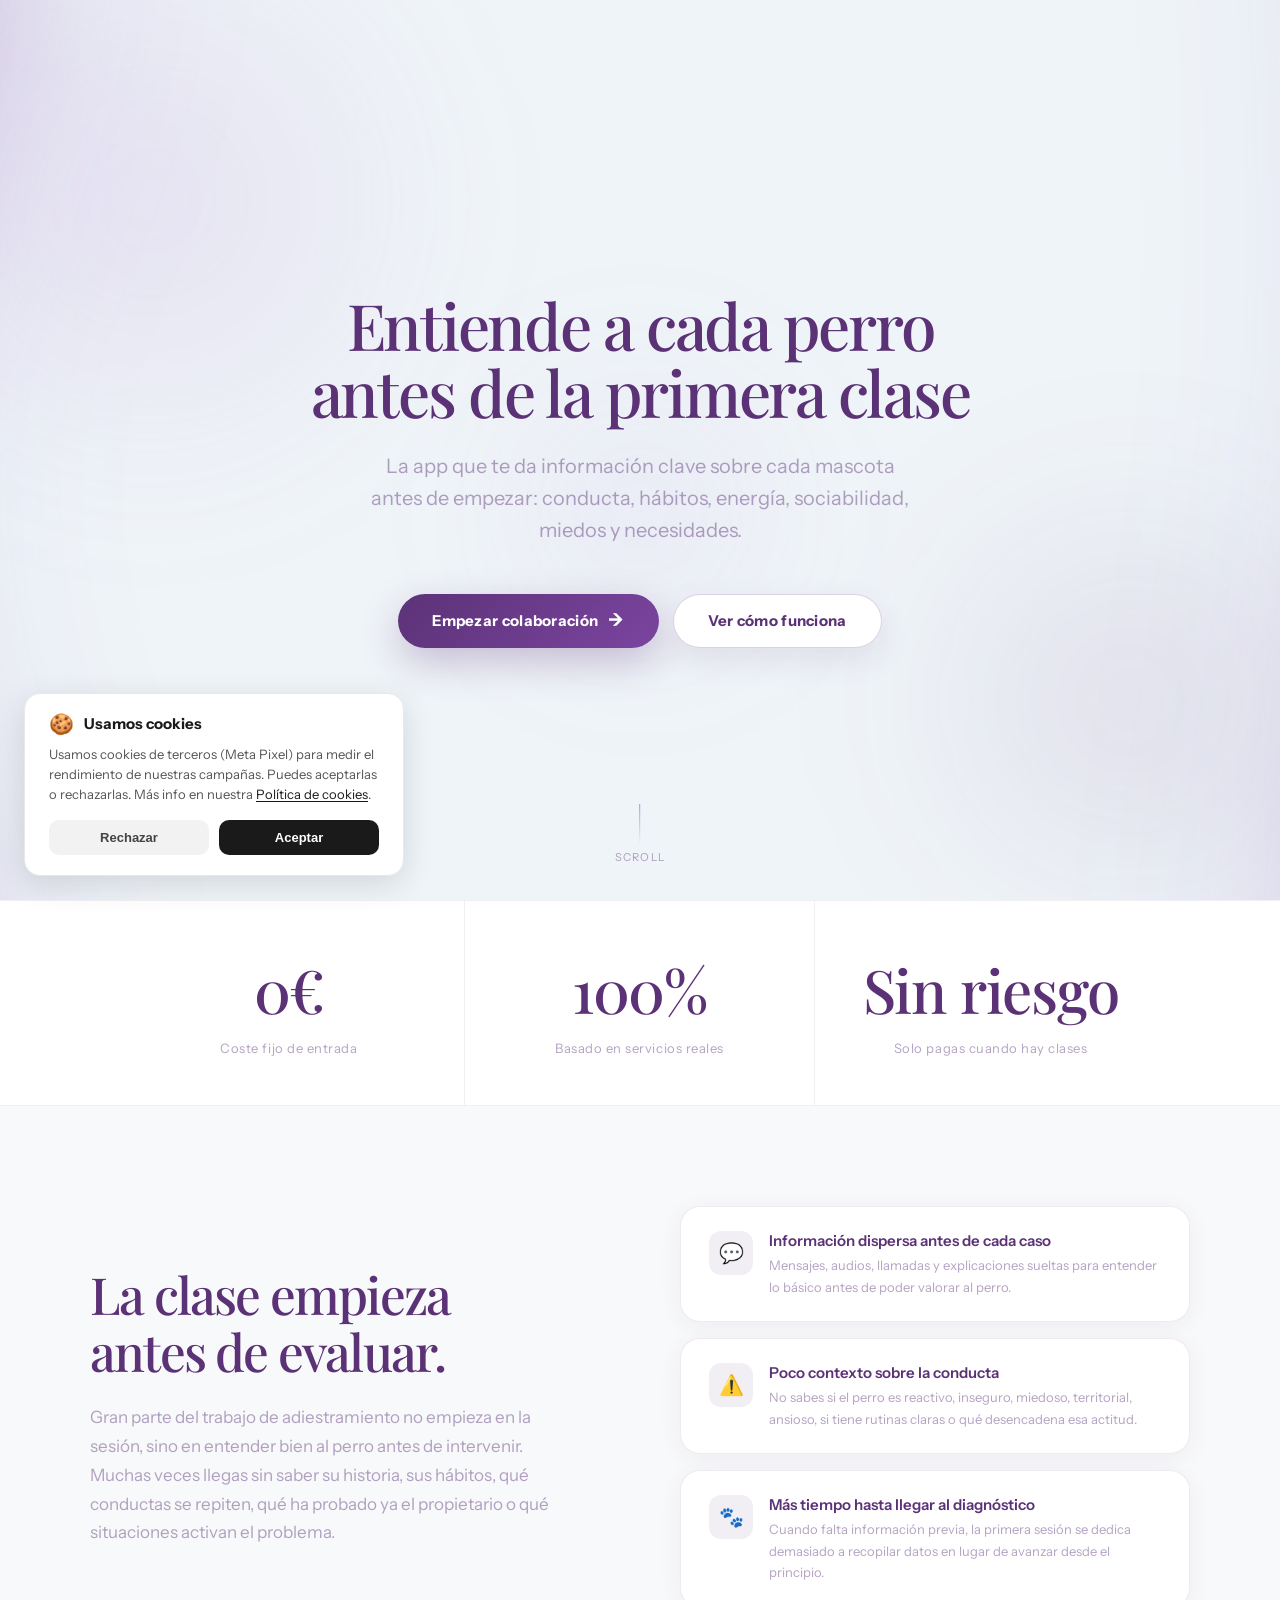
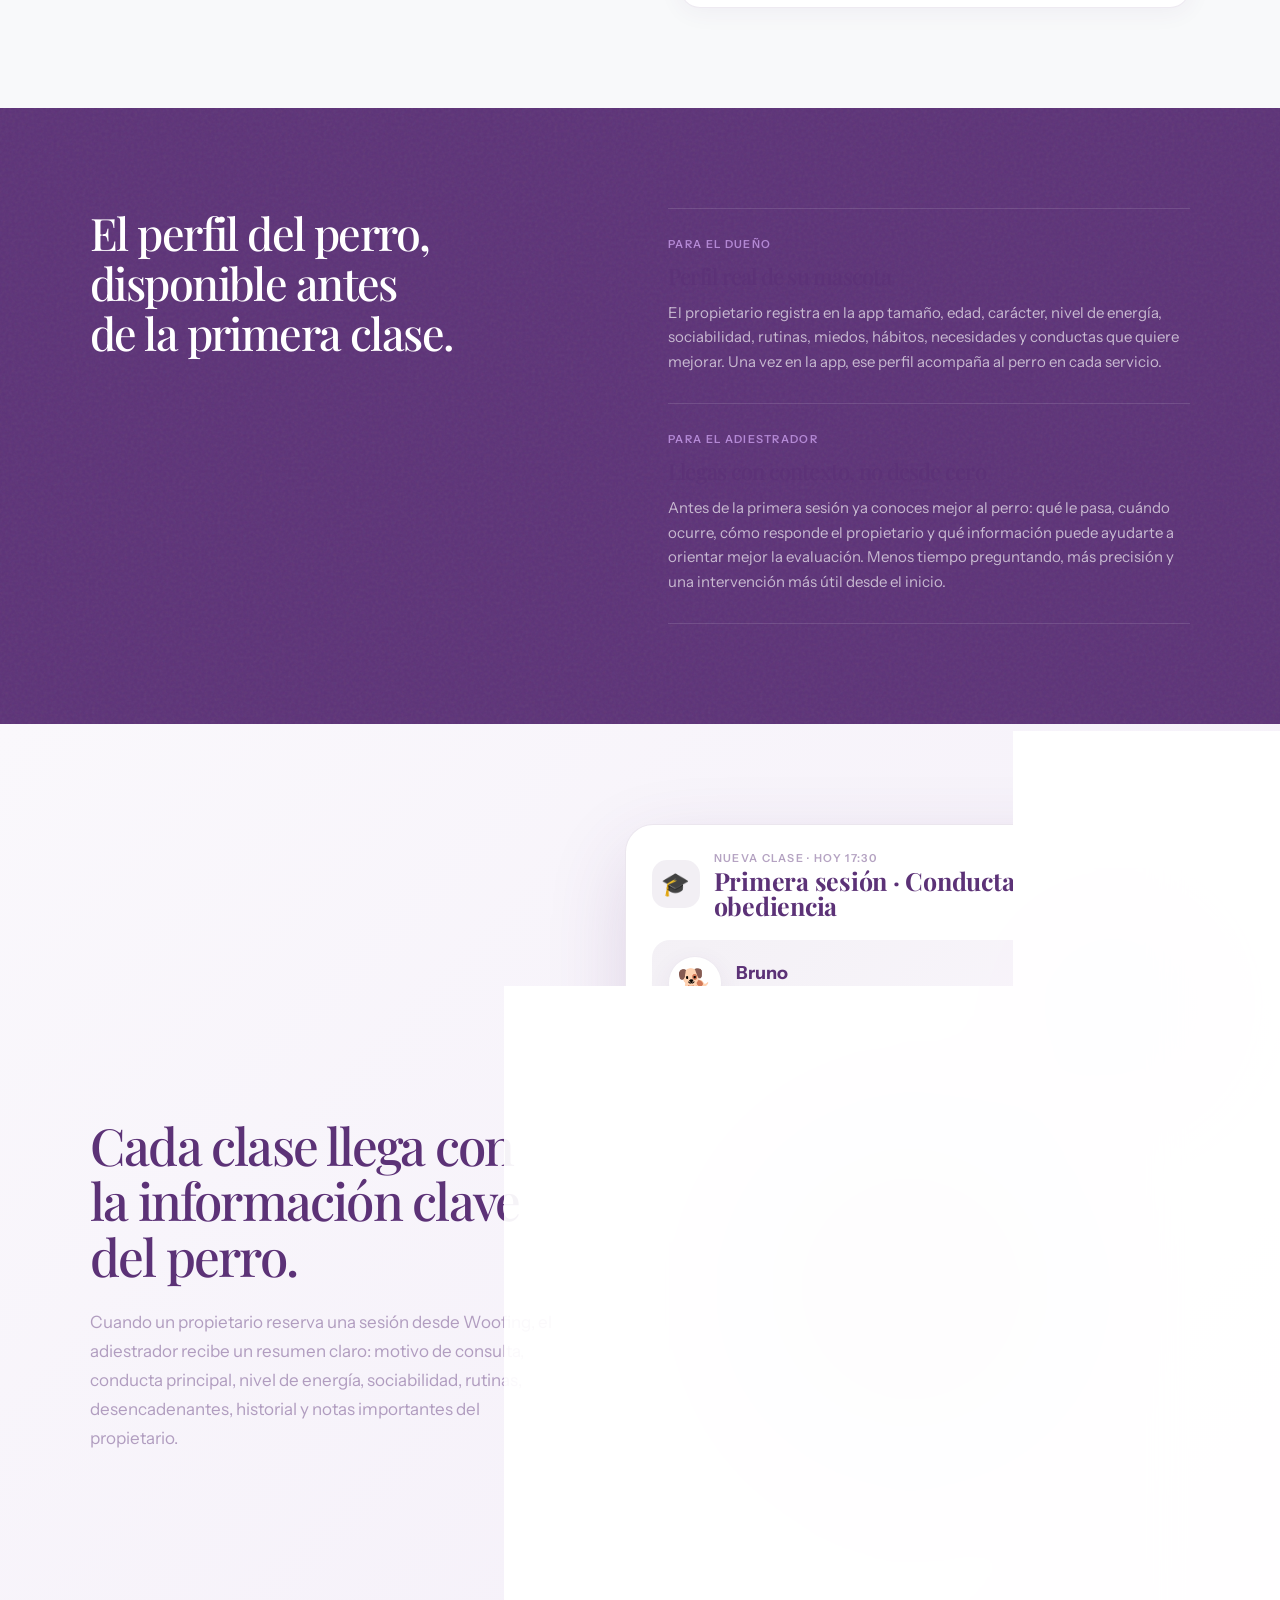
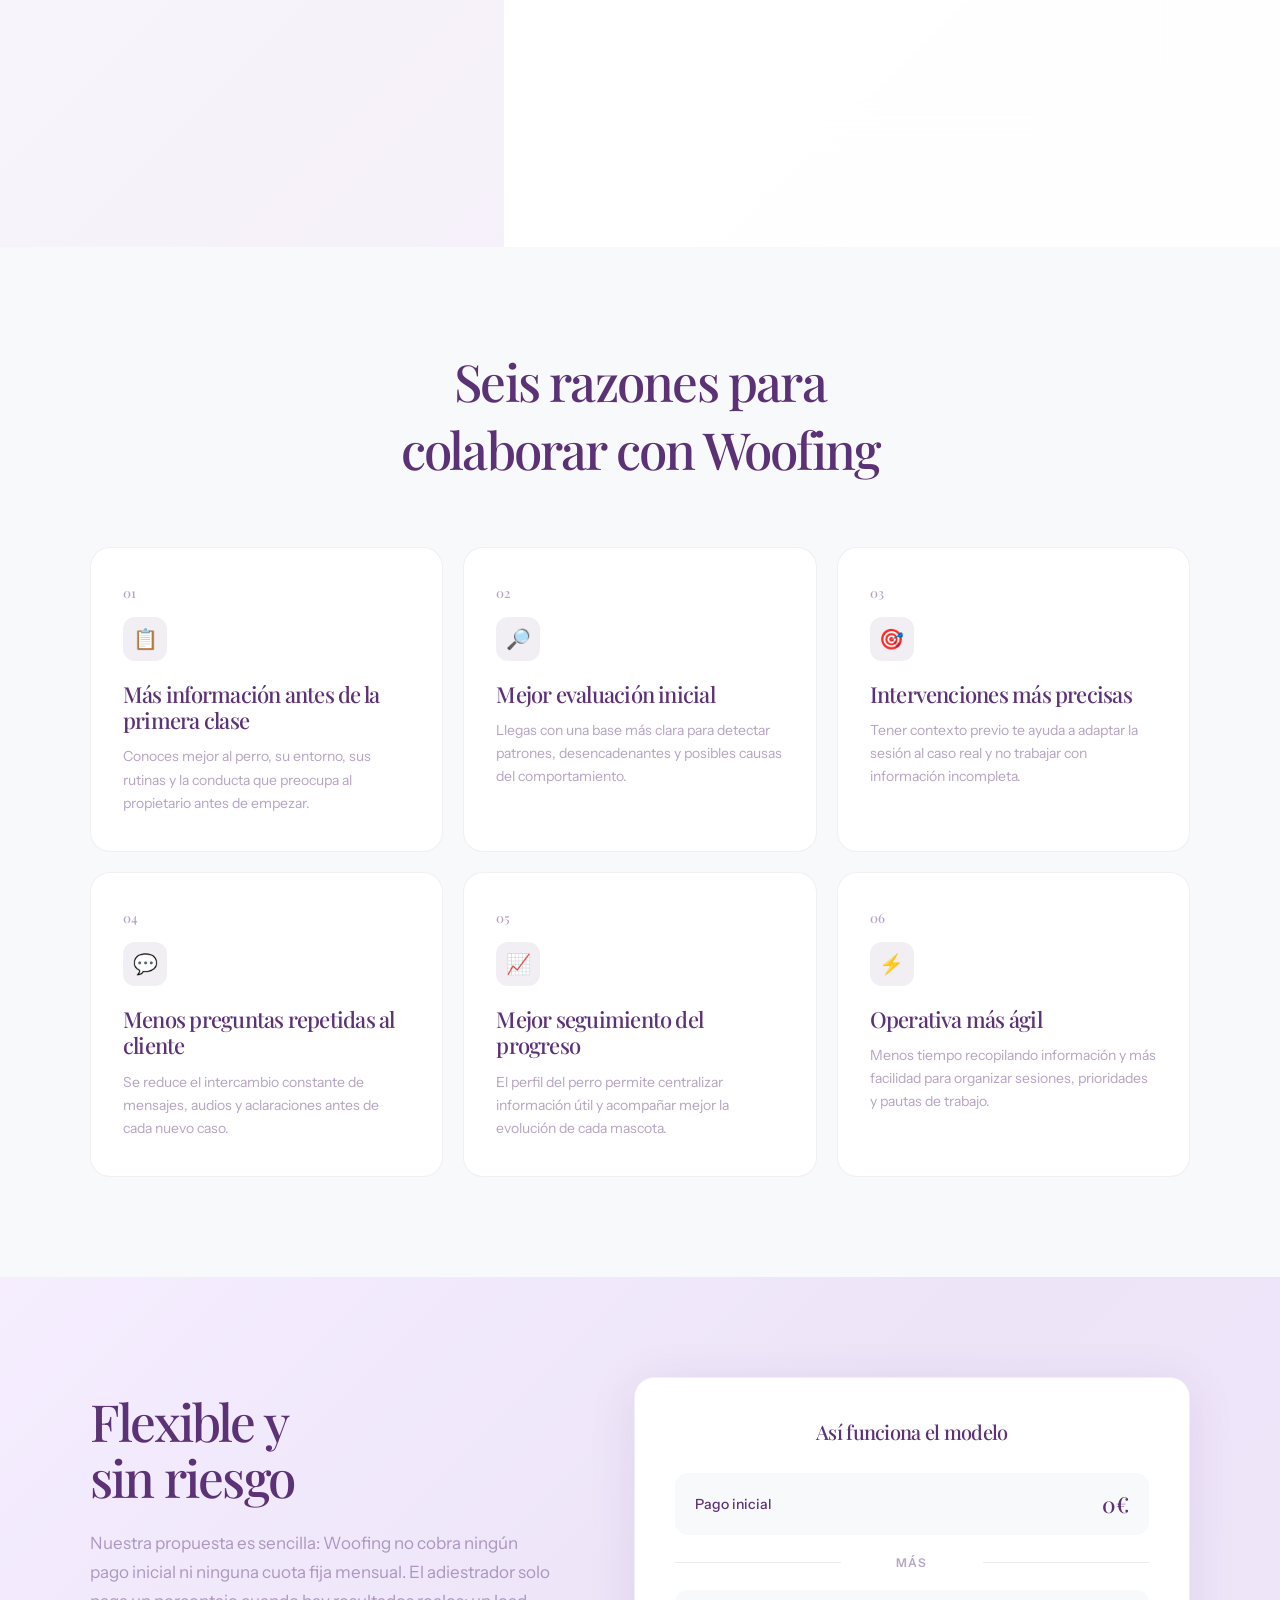
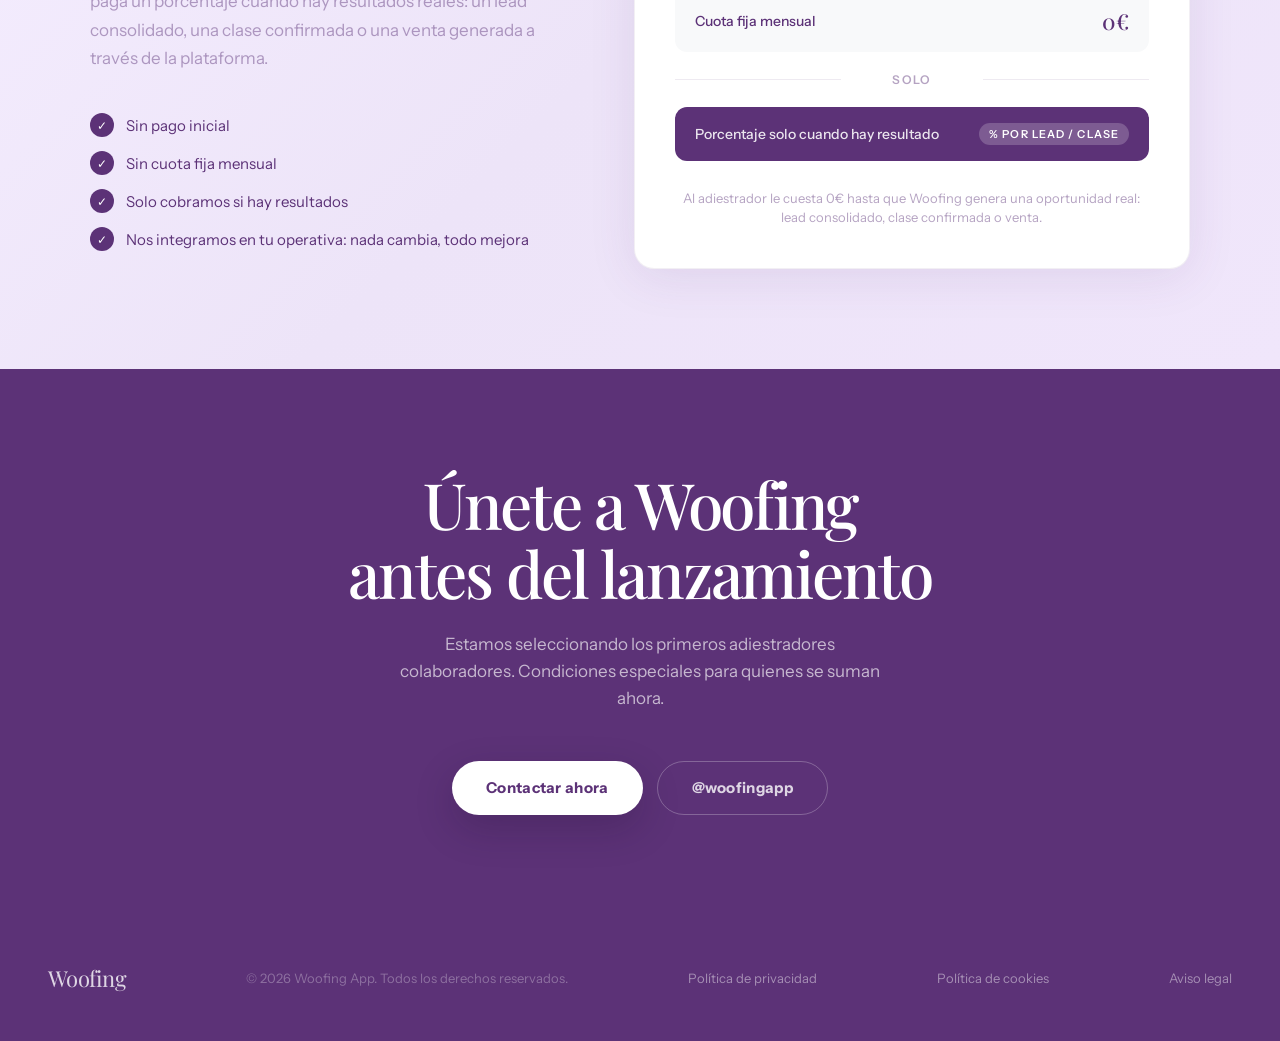
==== commit 8acb0612: "Remove labels and logo from adiestradores.html Removed several labels and a logo from the adiestrado" ====
--- a/adiestradores.html
+++ b/adiestradores.html
@@ -1863,11 +1863,6 @@
   <div class="hero__bg-blob hero__bg-blob--2"></div>
   <div class="hero__bg-blob hero__bg-blob--3"></div>
 
-  <div class="hero__eyebrow">
-    <span class="hero__eyebrow-dot"></span>
-    <span data-i18n="hero_eyebrow">Adiestradores Pet · Dosier 2026</span>
-  </div>
-
   <h1 class="hero__title" data-i18n="hero_title">
     Entiende a cada perro<br />
     <em>antes de la primera clase</em>
@@ -1911,7 +1906,6 @@
   <div class="section-inner">
     <div class="problem-layout">
       <div>
-        <div class="section__label reveal" data-i18n="problem_label">El problema</div>
 
         <h2 class="problem__heading reveal" style="transition-delay:0.1s" data-i18n="problem_heading">
           La clase empieza<br />
@@ -1954,7 +1948,6 @@
 
 <section class="section solution-section">
   <div class="section-inner">
-    <div class="section__label reveal" data-i18n="solution_label">Qué es Woofing</div>
 
     <div class="solution__grid">
       <div>
@@ -1991,7 +1984,6 @@
     <div class="walk-demo-layout">
 
       <div class="walk-demo-copy reveal">
-        <div class="section__label" data-i18n="demo_label">Cómo se vería</div>
 
         <h2 class="walk-demo-title" data-i18n="demo_title">
           Cada clase llega con<br />
@@ -2105,7 +2097,6 @@
 
 <section class="section benefits-section" id="beneficios">
   <div class="section-inner">
-    <div class="section__label reveal" style="justify-content:center;display:flex;" data-i18n="benefits_label">Qué ganas</div>
 
     <h2 class="benefits__title reveal" data-i18n="benefits_title">
       Seis razones para<br />
@@ -2162,7 +2153,6 @@
   <div class="section-inner">
     <div class="risk-layout">
       <div>
-        <div class="section__label reveal" data-i18n="risk_label">Propuesta de colaboración</div>
 
         <h2 class="risk__heading reveal" style="transition-delay:0.1s" data-i18n="risk_heading">
           Flexible y<br />sin riesgo
@@ -2213,13 +2203,7 @@
 </section>
 
 <section class="section cta-section" id="contactar">
-  <div class="cta-section__logo-bg">
-    <img src="IMAGES/LOGO_.png" alt="" aria-hidden="true" />
-  </div>
-
   <div class="section-inner">
-    <div class="section__label cta__label reveal" style="justify-content:center;display:flex;" data-i18n="cta_label">¿Hablamos?</div>
-
     <h2 class="cta__title reveal" style="transition-delay:0.1s" data-i18n="cta_title">
       Únete a Woofing<br />
       <em>antes del lanzamiento</em>
